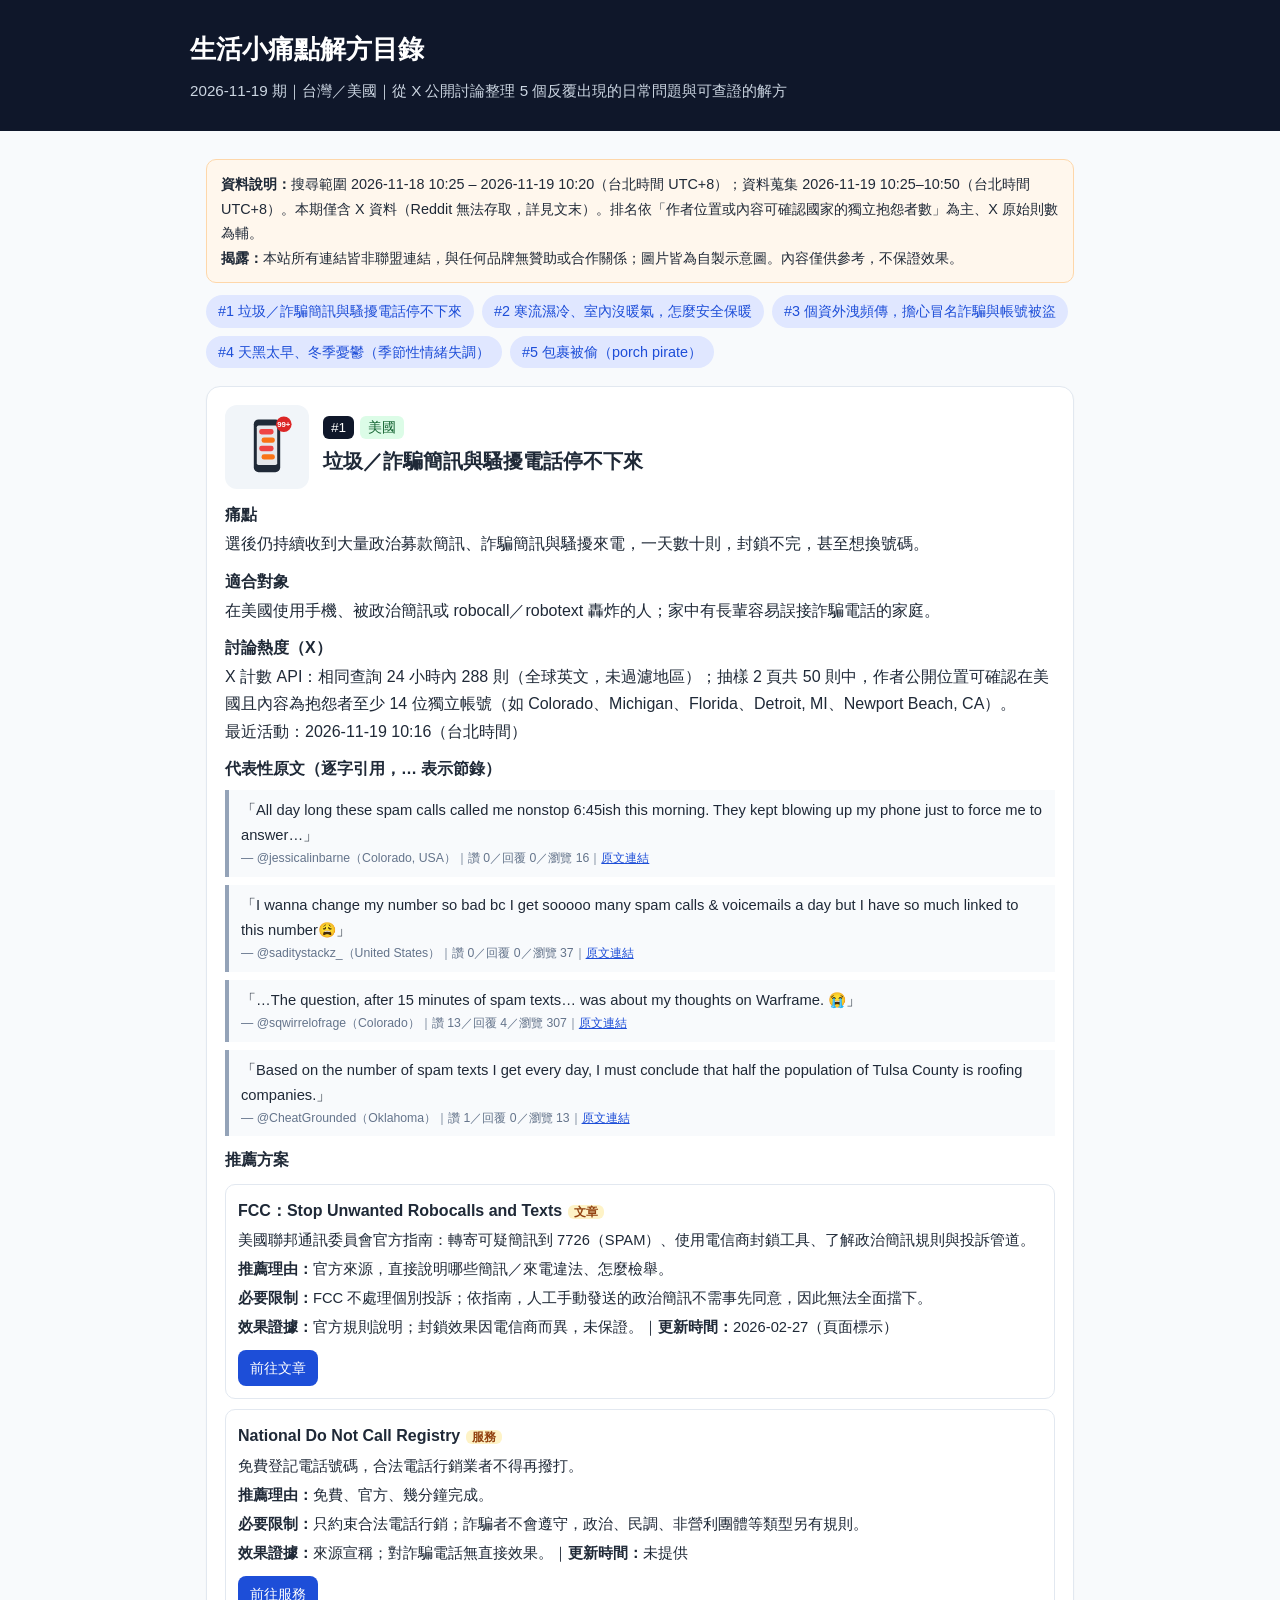
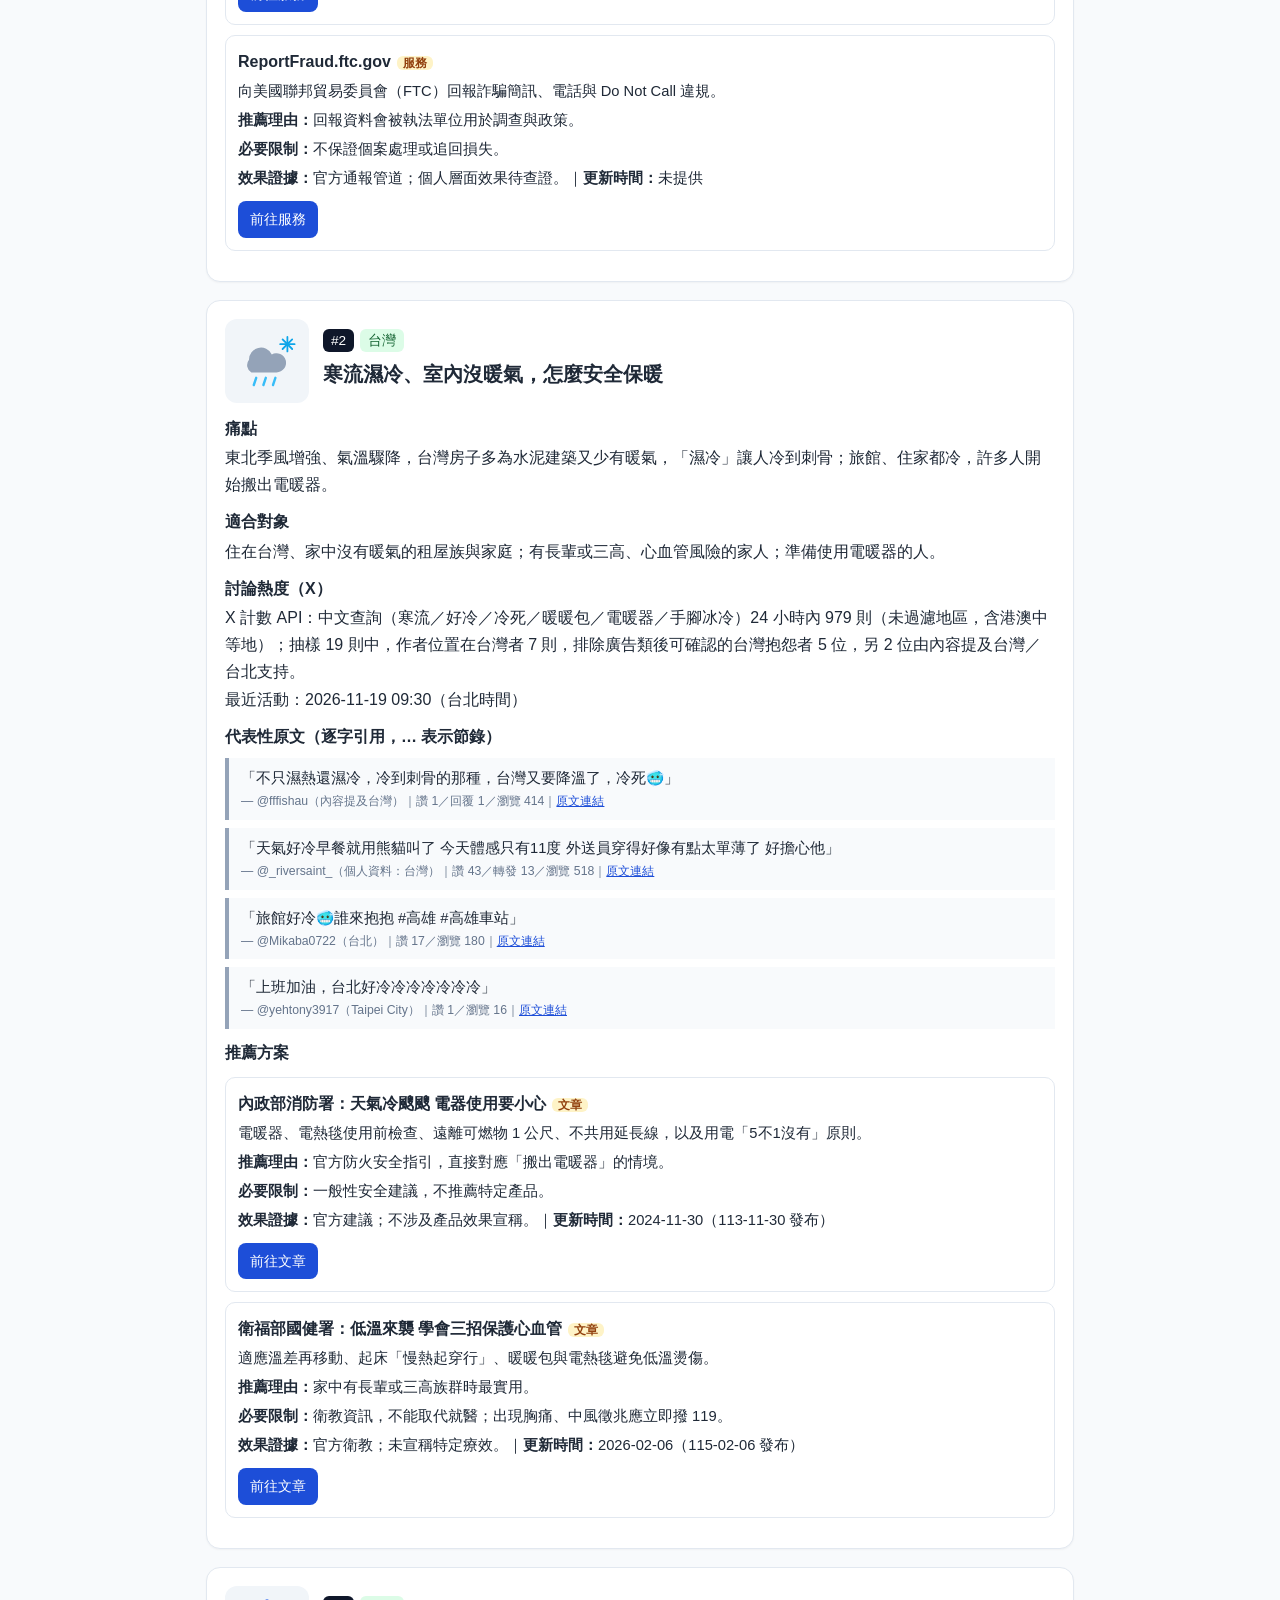
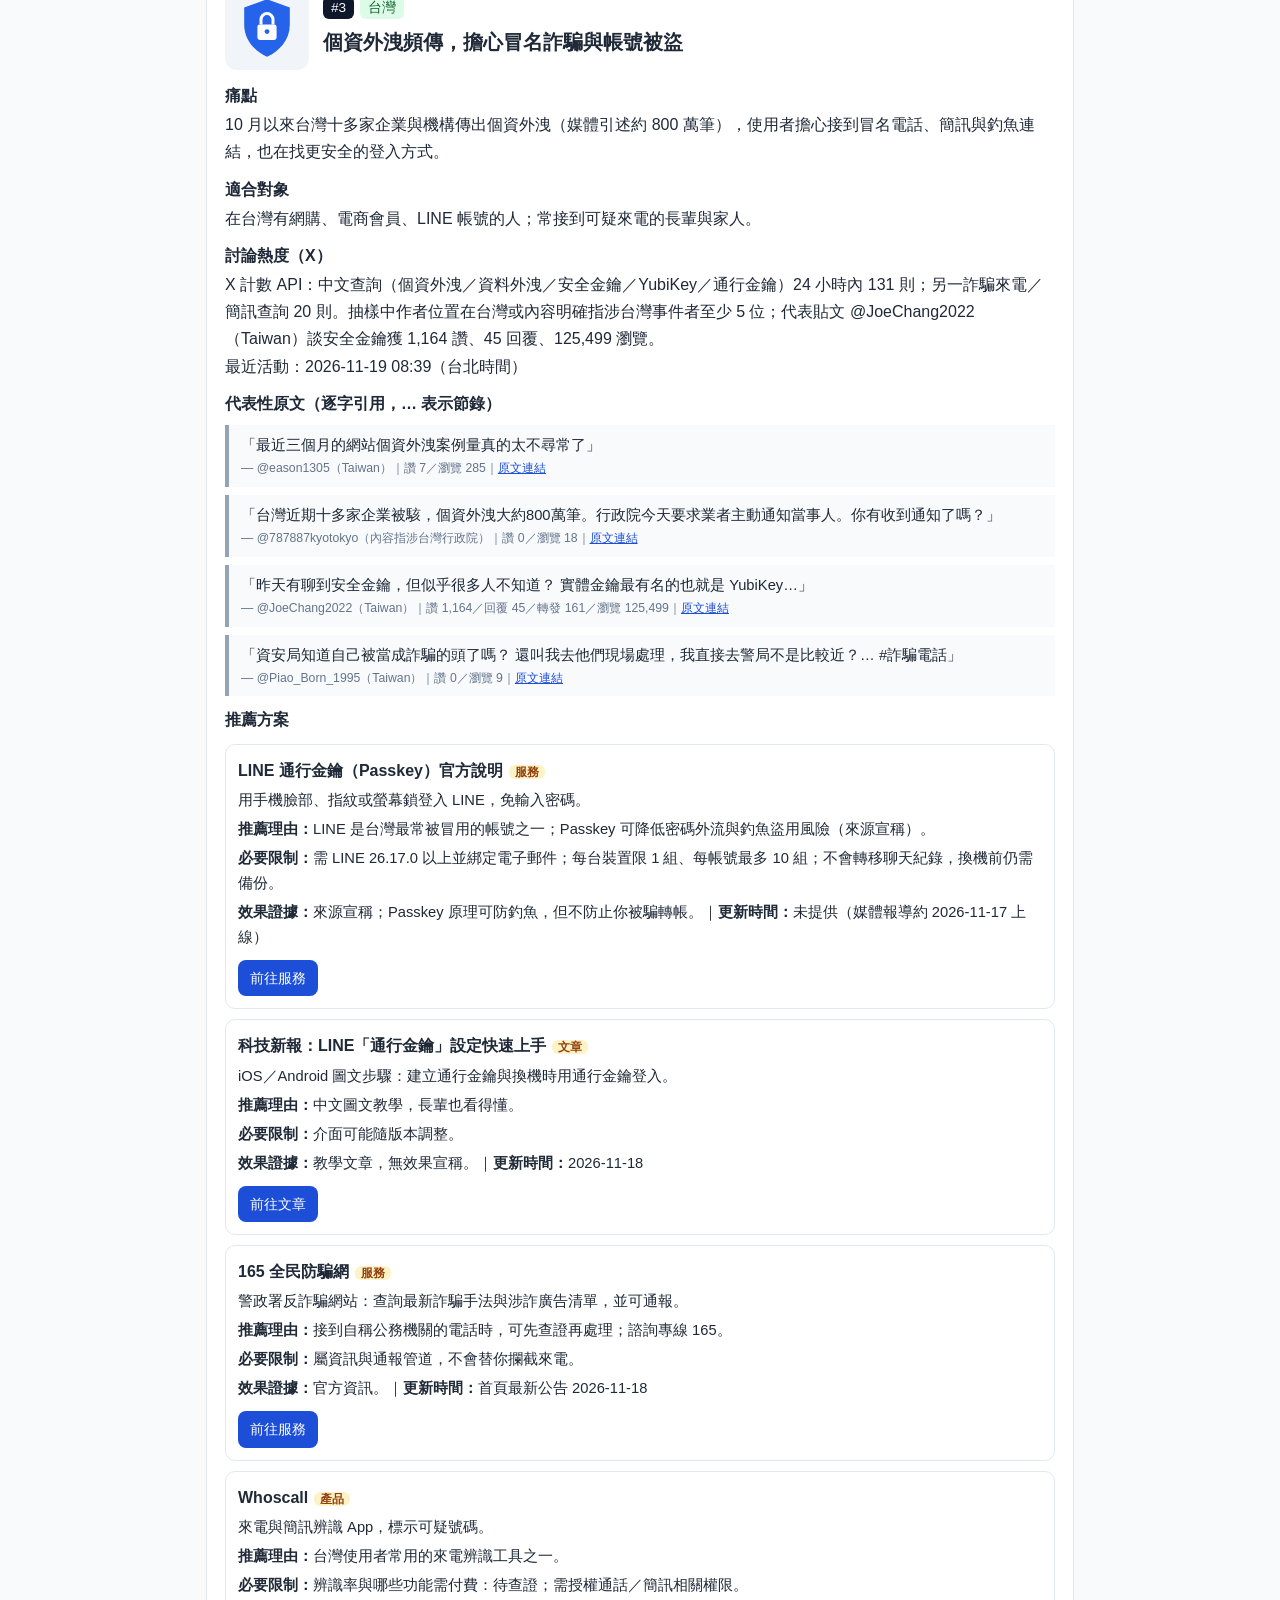
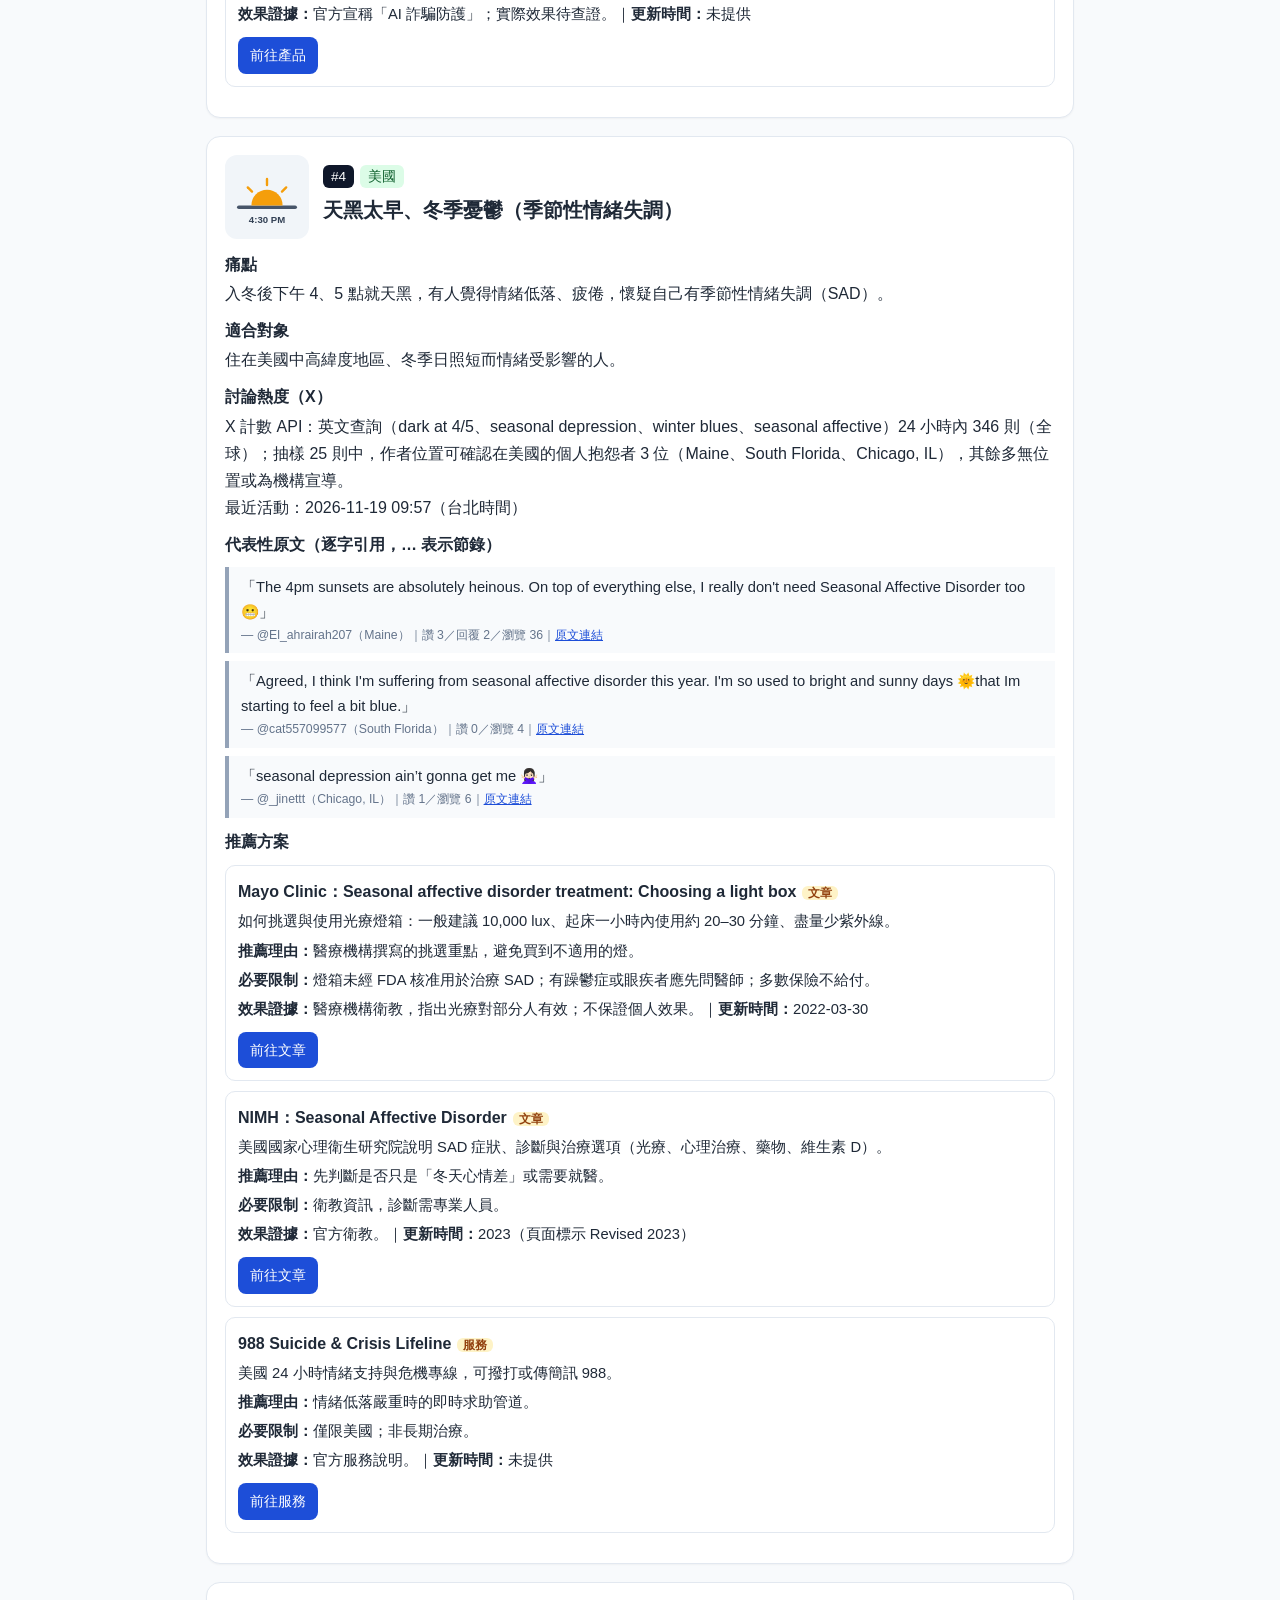
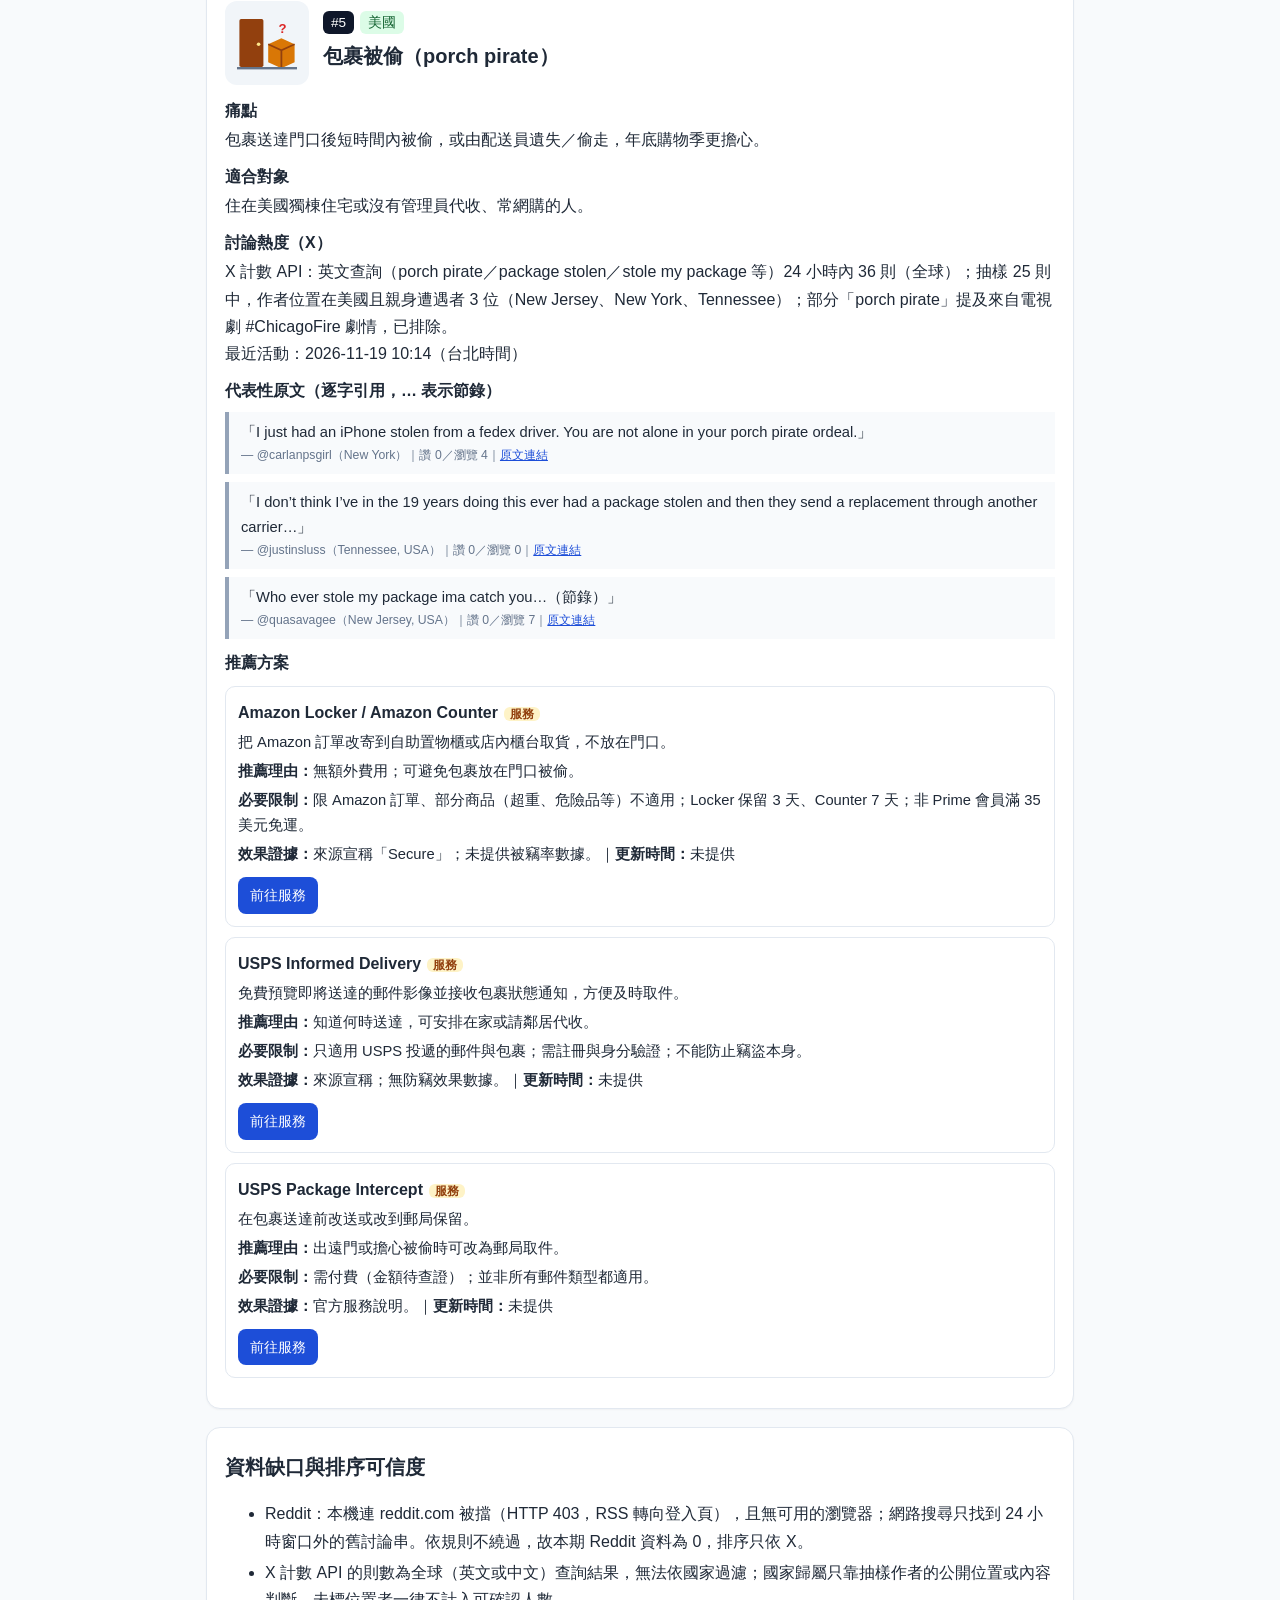
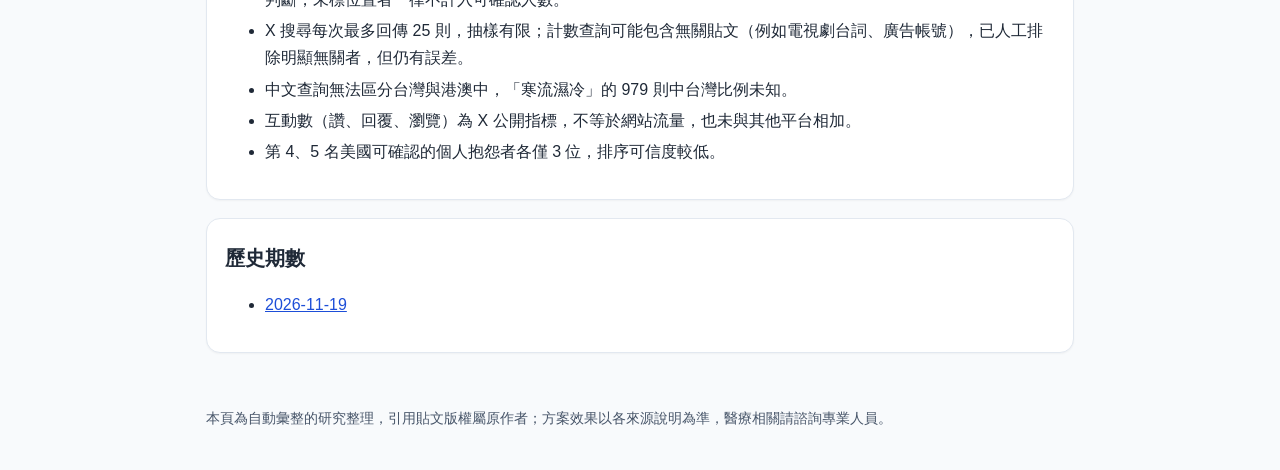
==== issues/2026-11-19.html @ 542825aa "Issue 2026-11-19" ====
<!doctype html><html lang="zh-Hant-TW"><head><meta charset="utf-8"><meta name="viewport" content="width=device-width,initial-scale=1"><title>生活小痛點解方目錄｜2026-11-19</title><meta name="description" content="從 X 討論整理台灣、美國使用者反覆抱怨的生活問題與可查證的解決方案。"><link rel="stylesheet" href="../assets/style.css"></head><body>
<header><div class="w"><h1>生活小痛點解方目錄</h1><p>2026-11-19 期｜台灣／美國｜從 X 公開討論整理 5 個反覆出現的日常問題與可查證的解方</p></div></header><main>
<div class="note"><b>資料說明：</b>搜尋範圍 2026-11-18 10:25 – 2026-11-19 10:20（台北時間 UTC+8）；資料蒐集 2026-11-19 10:25–10:50（台北時間 UTC+8）。本期僅含 X 資料（Reddit 無法存取，詳見文末）。排名依「作者位置或內容可確認國家的獨立抱怨者數」為主、X 原始則數為輔。<br><b>揭露：</b>本站所有連結皆非聯盟連結，與任何品牌無贊助或合作關係；圖片皆為自製示意圖。內容僅供參考，不保證效果。</div>
<nav class="toc"><a href="#spam">#1 垃圾／詐騙簡訊與騷擾電話停不下來</a><a href="#cold">#2 寒流濕冷、室內沒暖氣，怎麼安全保暖</a><a href="#privacy">#3 個資外洩頻傳，擔心冒名詐騙與帳號被盜</a><a href="#sad">#4 天黑太早、冬季憂鬱（季節性情緒失調）</a><a href="#package">#5 包裹被偷（porch pirate）</a></nav>
<section class="card" id="spam"><div class="head"><svg viewBox="0 0 120 120" role="img" aria-label="手機收到大量簡訊示意圖"><rect x="38" y="14" width="44" height="88" rx="8" fill="#1f2937"/><rect x="43" y="24" width="34" height="66" rx="3" fill="#e5e7eb"/><rect x="47" y="30" width="24" height="9" rx="4" fill="#ef4444"/><rect x="51" y="44" width="22" height="9" rx="4" fill="#f97316"/><rect x="47" y="58" width="24" height="9" rx="4" fill="#ef4444"/><rect x="51" y="72" width="22" height="9" rx="4" fill="#f97316"/><circle cx="88" cy="22" r="13" fill="#dc2626"/><text x="88" y="27" font-size="13" text-anchor="middle" fill="#fff" font-family="sans-serif" font-weight="700">99+</text></svg><div><span class="rank">#1</span><span class="tag">美國</span><h2>垃圾／詐騙簡訊與騷擾電話停不下來</h2></div></div><dl>
<dt>痛點</dt><dd>選後仍持續收到大量政治募款簡訊、詐騙簡訊與騷擾來電，一天數十則，封鎖不完，甚至想換號碼。</dd><dt>適合對象</dt><dd>在美國使用手機、被政治簡訊或 robocall／robotext 轟炸的人；家中有長輩容易誤接詐騙電話的家庭。</dd><dt>討論熱度（X）</dt><dd>X 計數 API：相同查詢 24 小時內 288 則（全球英文，未過濾地區）；抽樣 2 頁共 50 則中，作者公開位置可確認在美國且內容為抱怨者至少 14 位獨立帳號（如 Colorado、Michigan、Florida、Detroit, MI、Newport Beach, CA）。<br>最近活動：2026-11-19 10:16（台北時間）</dd><dt>代表性原文（逐字引用，… 表示節錄）</dt><dd>
<blockquote>「All day long these spam calls called me nonstop 6:45ish this morning. They kept blowing up my phone just to force me to answer…」<small>— @jessicalinbarne（Colorado, USA）｜讚 0／回覆 0／瀏覽 16｜<a href="https://x.com/jessicalinbarne/status/2123214141590749269" target="_blank" rel="noopener">原文連結</a></small></blockquote>
<blockquote>「I wanna change my number so bad bc I get sooooo many spam calls &amp; voicemails a day but I have so much linked to this number😩」<small>— @saditystackz_（United States）｜讚 0／回覆 0／瀏覽 37｜<a href="https://x.com/saditystackz_/status/2123210190380253307" target="_blank" rel="noopener">原文連結</a></small></blockquote>
<blockquote>「…The question, after 15 minutes of spam texts… was about my thoughts on Warframe. 😭」<small>— @sqwirrelofrage（Colorado）｜讚 13／回覆 4／瀏覽 307｜<a href="https://x.com/sqwirrelofrage/status/2123141064047632665" target="_blank" rel="noopener">原文連結</a></small></blockquote>
<blockquote>「Based on the number of spam texts I get every day, I must conclude that half the population of Tulsa County is roofing companies.」<small>— @CheatGrounded（Oklahoma）｜讚 1／回覆 0／瀏覽 13｜<a href="https://x.com/CheatGrounded/status/2123092868168335576" target="_blank" rel="noopener">原文連結</a></small></blockquote>
</dd><dt>推薦方案</dt><dd>
<div class="sol"><h4>FCC：Stop Unwanted Robocalls and Texts<span class="cat">文章</span></h4><p>美國聯邦通訊委員會官方指南：轉寄可疑簡訊到 7726（SPAM）、使用電信商封鎖工具、了解政治簡訊規則與投訴管道。</p><p><b>推薦理由：</b>官方來源，直接說明哪些簡訊／來電違法、怎麼檢舉。</p><p><b>必要限制：</b>FCC 不處理個別投訴；依指南，人工手動發送的政治簡訊不需事先同意，因此無法全面擋下。</p><p><b>效果證據：</b>官方規則說明；封鎖效果因電信商而異，未保證。｜<b>更新時間：</b>2026-02-27（頁面標示）</p><a class="btn" href="https://www.fcc.gov/consumers/guides/stop-unwanted-robocalls-and-texts" target="_blank" rel="noopener">前往文章</a></div>
<div class="sol"><h4>National Do Not Call Registry<span class="cat">服務</span></h4><p>免費登記電話號碼，合法電話行銷業者不得再撥打。</p><p><b>推薦理由：</b>免費、官方、幾分鐘完成。</p><p><b>必要限制：</b>只約束合法電話行銷；詐騙者不會遵守，政治、民調、非營利團體等類型另有規則。</p><p><b>效果證據：</b>來源宣稱；對詐騙電話無直接效果。｜<b>更新時間：</b>未提供</p><a class="btn" href="https://www.donotcall.gov/" target="_blank" rel="noopener">前往服務</a></div>
<div class="sol"><h4>ReportFraud.ftc.gov<span class="cat">服務</span></h4><p>向美國聯邦貿易委員會（FTC）回報詐騙簡訊、電話與 Do Not Call 違規。</p><p><b>推薦理由：</b>回報資料會被執法單位用於調查與政策。</p><p><b>必要限制：</b>不保證個案處理或追回損失。</p><p><b>效果證據：</b>官方通報管道；個人層面效果待查證。｜<b>更新時間：</b>未提供</p><a class="btn" href="https://reportfraud.ftc.gov/" target="_blank" rel="noopener">前往服務</a></div>
</dd></dl></section>
<section class="card" id="cold"><div class="head"><svg viewBox="0 0 120 120" role="img" aria-label="濕冷天氣示意圖"><path d="M30 58a20 20 0 0 1 38-9 16 16 0 1 1 8 30H34a14 14 0 0 1-4-21z" fill="#94a3b8"/><g stroke="#38bdf8" stroke-width="4" stroke-linecap="round"><line x1="42" y1="88" x2="38" y2="100"/><line x1="58" y1="88" x2="54" y2="100"/><line x1="74" y1="88" x2="70" y2="100"/></g><g stroke="#0ea5e9" stroke-width="3" stroke-linecap="round"><line x1="94" y1="20" x2="94" y2="44"/><line x1="82" y1="32" x2="106" y2="32"/><line x1="86" y1="24" x2="102" y2="40"/><line x1="102" y1="24" x2="86" y2="40"/></g></svg><div><span class="rank">#2</span><span class="tag">台灣</span><h2>寒流濕冷、室內沒暖氣，怎麼安全保暖</h2></div></div><dl>
<dt>痛點</dt><dd>東北季風增強、氣溫驟降，台灣房子多為水泥建築又少有暖氣，「濕冷」讓人冷到刺骨；旅館、住家都冷，許多人開始搬出電暖器。</dd><dt>適合對象</dt><dd>住在台灣、家中沒有暖氣的租屋族與家庭；有長輩或三高、心血管風險的家人；準備使用電暖器的人。</dd><dt>討論熱度（X）</dt><dd>X 計數 API：中文查詢（寒流／好冷／冷死／暖暖包／電暖器／手腳冰冷）24 小時內 979 則（未過濾地區，含港澳中等地）；抽樣 19 則中，作者位置在台灣者 7 則，排除廣告類後可確認的台灣抱怨者 5 位，另 2 位由內容提及台灣／台北支持。<br>最近活動：2026-11-19 09:30（台北時間）</dd><dt>代表性原文（逐字引用，… 表示節錄）</dt><dd>
<blockquote>「不只濕熱還濕冷，冷到刺骨的那種，台灣又要降溫了，冷死🥶」<small>— @fffishau（內容提及台灣）｜讚 1／回覆 1／瀏覽 414｜<a href="https://x.com/fffishau/status/2122987041529160060" target="_blank" rel="noopener">原文連結</a></small></blockquote>
<blockquote>「天氣好冷早餐就用熊貓叫了 今天體感只有11度 外送員穿得好像有點太單薄了 好擔心他」<small>— @_riversaint_（個人資料：台灣）｜讚 43／轉發 13／瀏覽 518｜<a href="https://x.com/_riversaint_/status/2123227304361177098" target="_blank" rel="noopener">原文連結</a></small></blockquote>
<blockquote>「旅館好冷🥶誰來抱抱 #高雄 #高雄車站」<small>— @Mikaba0722（台北）｜讚 17／瀏覽 180｜<a href="https://x.com/Mikaba0722/status/2123029471771148718" target="_blank" rel="noopener">原文連結</a></small></blockquote>
<blockquote>「上班加油，台北好冷冷冷冷冷冷冷」<small>— @yehtony3917（Taipei City）｜讚 1／瀏覽 16｜<a href="https://x.com/yehtony3917/status/2123225672529346776" target="_blank" rel="noopener">原文連結</a></small></blockquote>
</dd><dt>推薦方案</dt><dd>
<div class="sol"><h4>內政部消防署：天氣冷颼颼 電器使用要小心<span class="cat">文章</span></h4><p>電暖器、電熱毯使用前檢查、遠離可燃物 1 公尺、不共用延長線，以及用電「5不1沒有」原則。</p><p><b>推薦理由：</b>官方防火安全指引，直接對應「搬出電暖器」的情境。</p><p><b>必要限制：</b>一般性安全建議，不推薦特定產品。</p><p><b>效果證據：</b>官方建議；不涉及產品效果宣稱。｜<b>更新時間：</b>2024-11-30（113-11-30 發布）</p><a class="btn" href="https://www.moi.gov.tw/News_Content.aspx?n=2&s=323523" target="_blank" rel="noopener">前往文章</a></div>
<div class="sol"><h4>衛福部國健署：低溫來襲 學會三招保護心血管<span class="cat">文章</span></h4><p>適應溫差再移動、起床「慢熱起穿行」、暖暖包與電熱毯避免低溫燙傷。</p><p><b>推薦理由：</b>家中有長輩或三高族群時最實用。</p><p><b>必要限制：</b>衛教資訊，不能取代就醫；出現胸痛、中風徵兆應立即撥 119。</p><p><b>效果證據：</b>官方衛教；未宣稱特定療效。｜<b>更新時間：</b>2026-02-06（115-02-06 發布）</p><a class="btn" href="https://www.mohw.gov.tw/cp-7396-85368-1.html" target="_blank" rel="noopener">前往文章</a></div>
</dd></dl></section>
<section class="card" id="privacy"><div class="head"><svg viewBox="0 0 120 120" role="img" aria-label="帳號安全示意圖"><path d="M60 12l38 14v28c0 26-17 44-38 54C39 98 22 80 22 54V26z" fill="#2563eb"/><rect x="44" y="54" width="32" height="26" rx="4" fill="#fff"/><path d="M50 54v-8a10 10 0 0 1 20 0v8" fill="none" stroke="#fff" stroke-width="5"/><circle cx="60" cy="66" r="4" fill="#2563eb"/></svg><div><span class="rank">#3</span><span class="tag">台灣</span><h2>個資外洩頻傳，擔心冒名詐騙與帳號被盜</h2></div></div><dl>
<dt>痛點</dt><dd>10 月以來台灣十多家企業與機構傳出個資外洩（媒體引述約 800 萬筆），使用者擔心接到冒名電話、簡訊與釣魚連結，也在找更安全的登入方式。</dd><dt>適合對象</dt><dd>在台灣有網購、電商會員、LINE 帳號的人；常接到可疑來電的長輩與家人。</dd><dt>討論熱度（X）</dt><dd>X 計數 API：中文查詢（個資外洩／資料外洩／安全金鑰／YubiKey／通行金鑰）24 小時內 131 則；另一詐騙來電／簡訊查詢 20 則。抽樣中作者位置在台灣或內容明確指涉台灣事件者至少 5 位；代表貼文 @JoeChang2022（Taiwan）談安全金鑰獲 1,164 讚、45 回覆、125,499 瀏覽。<br>最近活動：2026-11-19 08:39（台北時間）</dd><dt>代表性原文（逐字引用，… 表示節錄）</dt><dd>
<blockquote>「最近三個月的網站個資外洩案例量真的太不尋常了」<small>— @eason1305（Taiwan）｜讚 7／瀏覽 285｜<a href="https://x.com/eason1305/status/2123008826328985823" target="_blank" rel="noopener">原文連結</a></small></blockquote>
<blockquote>「台灣近期十多家企業被駭，個資外洩大約800萬筆。行政院今天要求業者主動通知當事人。你有收到通知了嗎？」<small>— @787887kyotokyo（內容指涉台灣行政院）｜讚 0／瀏覽 18｜<a href="https://x.com/787887kyotokyo/status/2123123494473064543" target="_blank" rel="noopener">原文連結</a></small></blockquote>
<blockquote>「昨天有聊到安全金鑰，但似乎很多人不知道？ 實體金鑰最有名的也就是 YubiKey…」<small>— @JoeChang2022（Taiwan）｜讚 1,164／回覆 45／轉發 161／瀏覽 125,499｜<a href="https://x.com/JoeChang2022/status/2122949650072129883" target="_blank" rel="noopener">原文連結</a></small></blockquote>
<blockquote>「資安局知道自己被當成詐騙的頭了嗎？ 還叫我去他們現場處理，我直接去警局不是比較近？… #詐騙電話」<small>— @Piao_Born_1995（Taiwan）｜讚 0／瀏覽 9｜<a href="https://x.com/Piao_Born_1995/status/2122882151716909269" target="_blank" rel="noopener">原文連結</a></small></blockquote>
</dd><dt>推薦方案</dt><dd>
<div class="sol"><h4>LINE 通行金鑰（Passkey）官方說明<span class="cat">服務</span></h4><p>用手機臉部、指紋或螢幕鎖登入 LINE，免輸入密碼。</p><p><b>推薦理由：</b>LINE 是台灣最常被冒用的帳號之一；Passkey 可降低密碼外流與釣魚盜用風險（來源宣稱）。</p><p><b>必要限制：</b>需 LINE 26.17.0 以上並綁定電子郵件；每台裝置限 1 組、每帳號最多 10 組；不會轉移聊天紀錄，換機前仍需備份。</p><p><b>效果證據：</b>來源宣稱；Passkey 原理可防釣魚，但不防止你被騙轉帳。｜<b>更新時間：</b>未提供（媒體報導約 2026-11-17 上線）</p><a class="btn" href="https://help.line.me/line/smartphone/sp?contentId=200002149&lang=zh-Hant" target="_blank" rel="noopener">前往服務</a></div>
<div class="sol"><h4>科技新報：LINE「通行金鑰」設定快速上手<span class="cat">文章</span></h4><p>iOS／Android 圖文步驟：建立通行金鑰與換機時用通行金鑰登入。</p><p><b>推薦理由：</b>中文圖文教學，長輩也看得懂。</p><p><b>必要限制：</b>介面可能隨版本調整。</p><p><b>效果證據：</b>教學文章，無效果宣稱。｜<b>更新時間：</b>2026-11-18</p><a class="btn" href="https://infosecu.technews.tw/2026/11/18/how-to-register-a-passkey-in-the-line-app/" target="_blank" rel="noopener">前往文章</a></div>
<div class="sol"><h4>165 全民防騙網<span class="cat">服務</span></h4><p>警政署反詐騙網站：查詢最新詐騙手法與涉詐廣告清單，並可通報。</p><p><b>推薦理由：</b>接到自稱公務機關的電話時，可先查證再處理；諮詢專線 165。</p><p><b>必要限制：</b>屬資訊與通報管道，不會替你攔截來電。</p><p><b>效果證據：</b>官方資訊。｜<b>更新時間：</b>首頁最新公告 2026-11-18</p><a class="btn" href="https://165.npa.gov.tw/" target="_blank" rel="noopener">前往服務</a></div>
<div class="sol"><h4>Whoscall<span class="cat">產品</span></h4><p>來電與簡訊辨識 App，標示可疑號碼。</p><p><b>推薦理由：</b>台灣使用者常用的來電辨識工具之一。</p><p><b>必要限制：</b>辨識率與哪些功能需付費：待查證；需授權通話／簡訊相關權限。</p><p><b>效果證據：</b>官方宣稱「AI 詐騙防護」；實際效果待查證。｜<b>更新時間：</b>未提供</p><a class="btn" href="https://whoscall.com/zh-hant" target="_blank" rel="noopener">前往產品</a></div>
</dd></dl></section>
<section class="card" id="sad"><div class="head"><svg viewBox="0 0 120 120" role="img" aria-label="冬季提早日落示意圖"><rect x="10" y="74" width="100" height="6" rx="3" fill="#475569"/><path d="M34 74a26 26 0 0 1 52 0z" fill="#f59e0b"/><g stroke="#f59e0b" stroke-width="4" stroke-linecap="round"><line x1="60" y1="30" x2="60" y2="40"/><line x1="28" y1="44" x2="35" y2="51"/><line x1="92" y1="44" x2="85" y2="51"/></g><text x="60" y="104" font-size="16" text-anchor="middle" fill="#334155" font-family="sans-serif" font-weight="700">4:30 PM</text></svg><div><span class="rank">#4</span><span class="tag">美國</span><h2>天黑太早、冬季憂鬱（季節性情緒失調）</h2></div></div><dl>
<dt>痛點</dt><dd>入冬後下午 4、5 點就天黑，有人覺得情緒低落、疲倦，懷疑自己有季節性情緒失調（SAD）。</dd><dt>適合對象</dt><dd>住在美國中高緯度地區、冬季日照短而情緒受影響的人。</dd><dt>討論熱度（X）</dt><dd>X 計數 API：英文查詢（dark at 4/5、seasonal depression、winter blues、seasonal affective）24 小時內 346 則（全球）；抽樣 25 則中，作者位置可確認在美國的個人抱怨者 3 位（Maine、South Florida、Chicago, IL），其餘多無位置或為機構宣導。<br>最近活動：2026-11-19 09:57（台北時間）</dd><dt>代表性原文（逐字引用，… 表示節錄）</dt><dd>
<blockquote>「The 4pm sunsets are absolutely heinous. On top of everything else, I really don&#x27;t need Seasonal Affective Disorder too 😬」<small>— @El_ahrairah207（Maine）｜讚 3／回覆 2／瀏覽 36｜<a href="https://x.com/El_ahrairah207/status/2123092920446173206" target="_blank" rel="noopener">原文連結</a></small></blockquote>
<blockquote>「Agreed, I think I&#x27;m suffering from seasonal affective disorder this year. I&#x27;m so used to bright and sunny days 🌞that Im starting to feel a bit blue.」<small>— @cat557099577（South Florida）｜讚 0／瀏覽 4｜<a href="https://x.com/cat557099577/status/2123182772403462326" target="_blank" rel="noopener">原文連結</a></small></blockquote>
<blockquote>「seasonal depression ain’t gonna get me 🙅🏻‍♀️」<small>— @_jinettt（Chicago, IL）｜讚 1／瀏覽 6｜<a href="https://x.com/_jinettt/status/2123234280365035751" target="_blank" rel="noopener">原文連結</a></small></blockquote>
</dd><dt>推薦方案</dt><dd>
<div class="sol"><h4>Mayo Clinic：Seasonal affective disorder treatment: Choosing a light box<span class="cat">文章</span></h4><p>如何挑選與使用光療燈箱：一般建議 10,000 lux、起床一小時內使用約 20–30 分鐘、盡量少紫外線。</p><p><b>推薦理由：</b>醫療機構撰寫的挑選重點，避免買到不適用的燈。</p><p><b>必要限制：</b>燈箱未經 FDA 核准用於治療 SAD；有躁鬱症或眼疾者應先問醫師；多數保險不給付。</p><p><b>效果證據：</b>醫療機構衛教，指出光療對部分人有效；不保證個人效果。｜<b>更新時間：</b>2022-03-30</p><a class="btn" href="https://www.mayoclinic.org/diseases-conditions/seasonal-affective-disorder/in-depth/seasonal-affective-disorder-treatment/art-20048298" target="_blank" rel="noopener">前往文章</a></div>
<div class="sol"><h4>NIMH：Seasonal Affective Disorder<span class="cat">文章</span></h4><p>美國國家心理衛生研究院說明 SAD 症狀、診斷與治療選項（光療、心理治療、藥物、維生素 D）。</p><p><b>推薦理由：</b>先判斷是否只是「冬天心情差」或需要就醫。</p><p><b>必要限制：</b>衛教資訊，診斷需專業人員。</p><p><b>效果證據：</b>官方衛教。｜<b>更新時間：</b>2023（頁面標示 Revised 2023）</p><a class="btn" href="https://www.nimh.nih.gov/health/publications/seasonal-affective-disorder" target="_blank" rel="noopener">前往文章</a></div>
<div class="sol"><h4>988 Suicide &amp; Crisis Lifeline<span class="cat">服務</span></h4><p>美國 24 小時情緒支持與危機專線，可撥打或傳簡訊 988。</p><p><b>推薦理由：</b>情緒低落嚴重時的即時求助管道。</p><p><b>必要限制：</b>僅限美國；非長期治療。</p><p><b>效果證據：</b>官方服務說明。｜<b>更新時間：</b>未提供</p><a class="btn" href="https://988lifeline.org/" target="_blank" rel="noopener">前往服務</a></div>
</dd></dl></section>
<section class="card" id="package"><div class="head"><svg viewBox="0 0 120 120" role="img" aria-label="門口包裹示意圖"><rect x="14" y="20" width="40" height="80" rx="3" fill="#92400e"/><circle cx="46" cy="62" r="3" fill="#fde68a"/><path d="M62 62l22-10 22 10v30l-22 10-22-10z" fill="#d97706"/><path d="M62 62l22 10 22-10M84 72v30" fill="none" stroke="#92400e" stroke-width="3"/><text x="86" y="44" font-size="22" text-anchor="middle" fill="#dc2626" font-family="sans-serif" font-weight="700">?</text><rect x="10" y="100" width="100" height="4" fill="#64748b"/></svg><div><span class="rank">#5</span><span class="tag">美國</span><h2>包裹被偷（porch pirate）</h2></div></div><dl>
<dt>痛點</dt><dd>包裹送達門口後短時間內被偷，或由配送員遺失／偷走，年底購物季更擔心。</dd><dt>適合對象</dt><dd>住在美國獨棟住宅或沒有管理員代收、常網購的人。</dd><dt>討論熱度（X）</dt><dd>X 計數 API：英文查詢（porch pirate／package stolen／stole my package 等）24 小時內 36 則（全球）；抽樣 25 則中，作者位置在美國且親身遭遇者 3 位（New Jersey、New York、Tennessee）；部分「porch pirate」提及來自電視劇 #ChicagoFire 劇情，已排除。<br>最近活動：2026-11-19 10:14（台北時間）</dd><dt>代表性原文（逐字引用，… 表示節錄）</dt><dd>
<blockquote>「I just had an iPhone stolen from a fedex driver. You are not alone in your porch pirate ordeal.」<small>— @carlanpsgirl（New York）｜讚 0／瀏覽 4｜<a href="https://x.com/carlanpsgirl/status/2123236913557405898" target="_blank" rel="noopener">原文連結</a></small></blockquote>
<blockquote>「I don’t think I’ve in the 19 years doing this ever had a package stolen and then they send a replacement through another carrier…」<small>— @justinsluss（Tennessee, USA）｜讚 0／瀏覽 0｜<a href="https://x.com/justinsluss/status/2123238490125033931" target="_blank" rel="noopener">原文連結</a></small></blockquote>
<blockquote>「Who ever stole my package ima catch you…（節錄）」<small>— @quasavagee（New Jersey, USA）｜讚 0／瀏覽 7｜<a href="https://x.com/quasavagee/status/2123199547321246158" target="_blank" rel="noopener">原文連結</a></small></blockquote>
</dd><dt>推薦方案</dt><dd>
<div class="sol"><h4>Amazon Locker / Amazon Counter<span class="cat">服務</span></h4><p>把 Amazon 訂單改寄到自助置物櫃或店內櫃台取貨，不放在門口。</p><p><b>推薦理由：</b>無額外費用；可避免包裹放在門口被偷。</p><p><b>必要限制：</b>限 Amazon 訂單、部分商品（超重、危險品等）不適用；Locker 保留 3 天、Counter 7 天；非 Prime 會員滿 35 美元免運。</p><p><b>效果證據：</b>來源宣稱「Secure」；未提供被竊率數據。｜<b>更新時間：</b>未提供</p><a class="btn" href="https://www.amazon.com/b?node=6442600011" target="_blank" rel="noopener">前往服務</a></div>
<div class="sol"><h4>USPS Informed Delivery<span class="cat">服務</span></h4><p>免費預覽即將送達的郵件影像並接收包裹狀態通知，方便及時取件。</p><p><b>推薦理由：</b>知道何時送達，可安排在家或請鄰居代收。</p><p><b>必要限制：</b>只適用 USPS 投遞的郵件與包裹；需註冊與身分驗證；不能防止竊盜本身。</p><p><b>效果證據：</b>來源宣稱；無防竊效果數據。｜<b>更新時間：</b>未提供</p><a class="btn" href="https://www.usps.com/manage/informed-delivery.htm" target="_blank" rel="noopener">前往服務</a></div>
<div class="sol"><h4>USPS Package Intercept<span class="cat">服務</span></h4><p>在包裹送達前改送或改到郵局保留。</p><p><b>推薦理由：</b>出遠門或擔心被偷時可改為郵局取件。</p><p><b>必要限制：</b>需付費（金額待查證）；並非所有郵件類型都適用。</p><p><b>效果證據：</b>官方服務說明。｜<b>更新時間：</b>未提供</p><a class="btn" href="https://www.usps.com/manage/package-intercept.htm" target="_blank" rel="noopener">前往服務</a></div>
</dd></dl></section>
<section class="card"><h2>資料缺口與排序可信度</h2><ul class="gaps"><li>Reddit：本機連 reddit.com 被擋（HTTP 403，RSS 轉向登入頁），且無可用的瀏覽器；網路搜尋只找到 24 小時窗口外的舊討論串。依規則不繞過，故本期 Reddit 資料為 0，排序只依 X。</li><li>X 計數 API 的則數為全球（英文或中文）查詢結果，無法依國家過濾；國家歸屬只靠抽樣作者的公開位置或內容判斷，未標位置者一律不計入可確認人數。</li><li>X 搜尋每次最多回傳 25 則，抽樣有限；計數查詢可能包含無關貼文（例如電視劇台詞、廣告帳號），已人工排除明顯無關者，但仍有誤差。</li><li>中文查詢無法區分台灣與港澳中，「寒流濕冷」的 979 則中台灣比例未知。</li><li>互動數（讚、回覆、瀏覽）為 X 公開指標，不等於網站流量，也未與其他平台相加。</li><li>第 4、5 名美國可確認的個人抱怨者各僅 3 位，排序可信度較低。</li></ul></section>
<section class="card"><h2>歷史期數</h2><ul><li><a href="../issues/2026-11-19.html">2026-11-19</a></li></ul></section>
</main><footer>本頁為自動彙整的研究整理，引用貼文版權屬原作者；方案效果以各來源說明為準，醫療相關請諮詢專業人員。</footer></body></html>
---- assets/style.css ----
*{box-sizing:border-box}body{margin:0;font-family:-apple-system,"Noto Sans TC","PingFang TC","Microsoft JhengHei",sans-serif;color:#1f2937;background:#f8fafc;line-height:1.7}
a{color:#1d4ed8;word-break:break-word}header{background:#0f172a;color:#fff;padding:28px 16px}header .w,main,footer{max-width:900px;margin:0 auto}
header h1{margin:0 0 6px;font-size:1.6rem}header p{margin:0;color:#cbd5e1;font-size:.95rem}main{padding:16px}
.note{background:#fff7ed;border:1px solid #fed7aa;border-radius:10px;padding:12px 14px;font-size:.9rem;margin:12px 0}
.toc{display:flex;flex-wrap:wrap;gap:8px;margin:12px 0}.toc a{background:#e0e7ff;border-radius:999px;padding:4px 12px;text-decoration:none;font-size:.9rem}
.card{background:#fff;border:1px solid #e2e8f0;border-radius:14px;padding:18px;margin:18px 0;box-shadow:0 1px 2px rgba(0,0,0,.04)}
.head{display:flex;gap:14px;align-items:center}.head svg{width:84px;height:84px;flex:none;background:#f1f5f9;border-radius:12px;padding:6px}
.rank{display:inline-block;background:#0f172a;color:#fff;border-radius:6px;padding:0 8px;font-size:.85rem;margin-right:6px}.tag{display:inline-block;background:#dcfce7;color:#166534;border-radius:6px;padding:0 8px;font-size:.85rem}
.card h2{margin:4px 0;font-size:1.25rem}dl{margin:12px 0}dt{font-weight:700;margin-top:10px}dd{margin:2px 0 0}
blockquote{margin:8px 0;padding:8px 12px;border-left:4px solid #94a3b8;background:#f8fafc;font-size:.92rem}blockquote small{display:block;color:#64748b}
.sol{border:1px solid #e2e8f0;border-radius:10px;padding:12px;margin:10px 0}.sol h4{margin:0 0 4px;font-size:1rem}.cat{font-size:.78rem;background:#fef3c7;color:#92400e;border-radius:6px;padding:0 6px;margin-left:6px}
.sol p{margin:4px 0;font-size:.92rem}.btn{display:inline-block;margin-top:6px;background:#1d4ed8;color:#fff;text-decoration:none;border-radius:8px;padding:6px 12px;font-size:.9rem}
footer{padding:20px 16px 40px;font-size:.85rem;color:#475569}ul.gaps li{margin:4px 0}
@media(max-width:560px){header h1{font-size:1.3rem}.head svg{width:64px;height:64px}.card{padding:14px}}
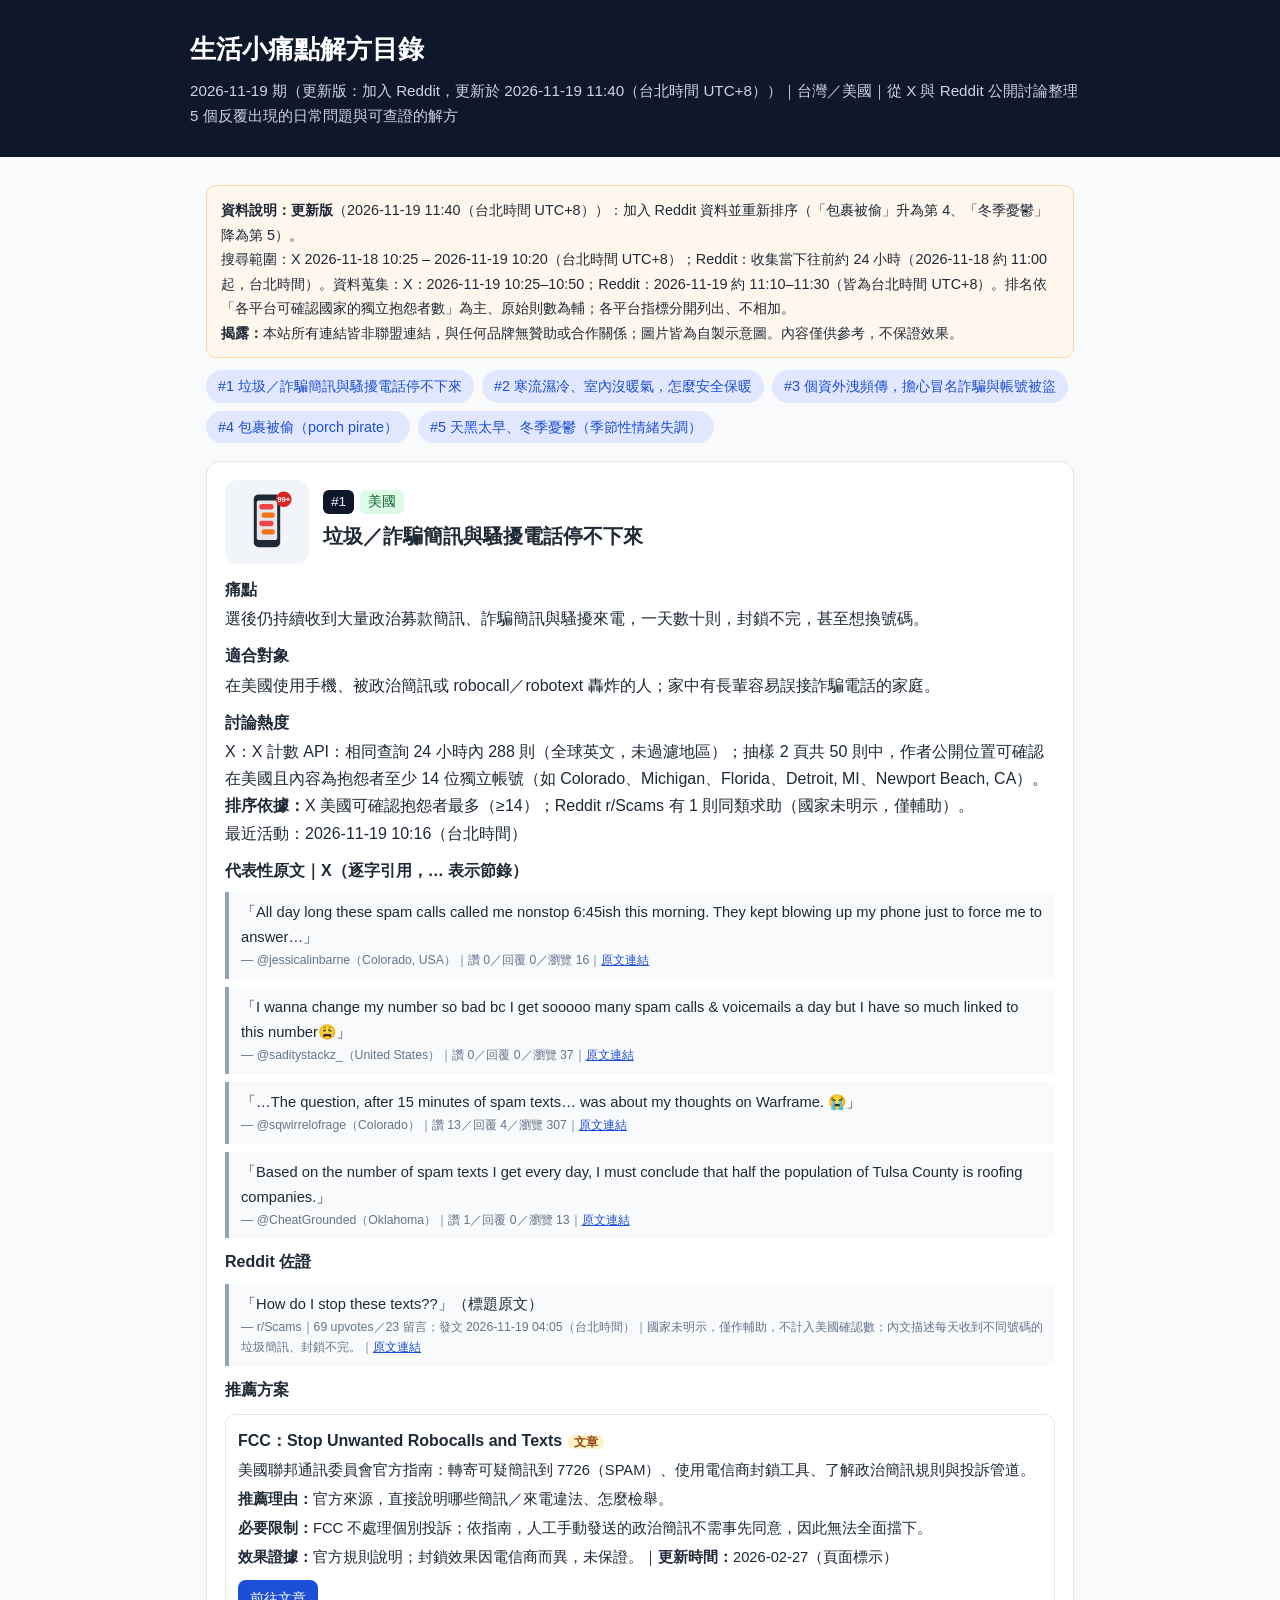
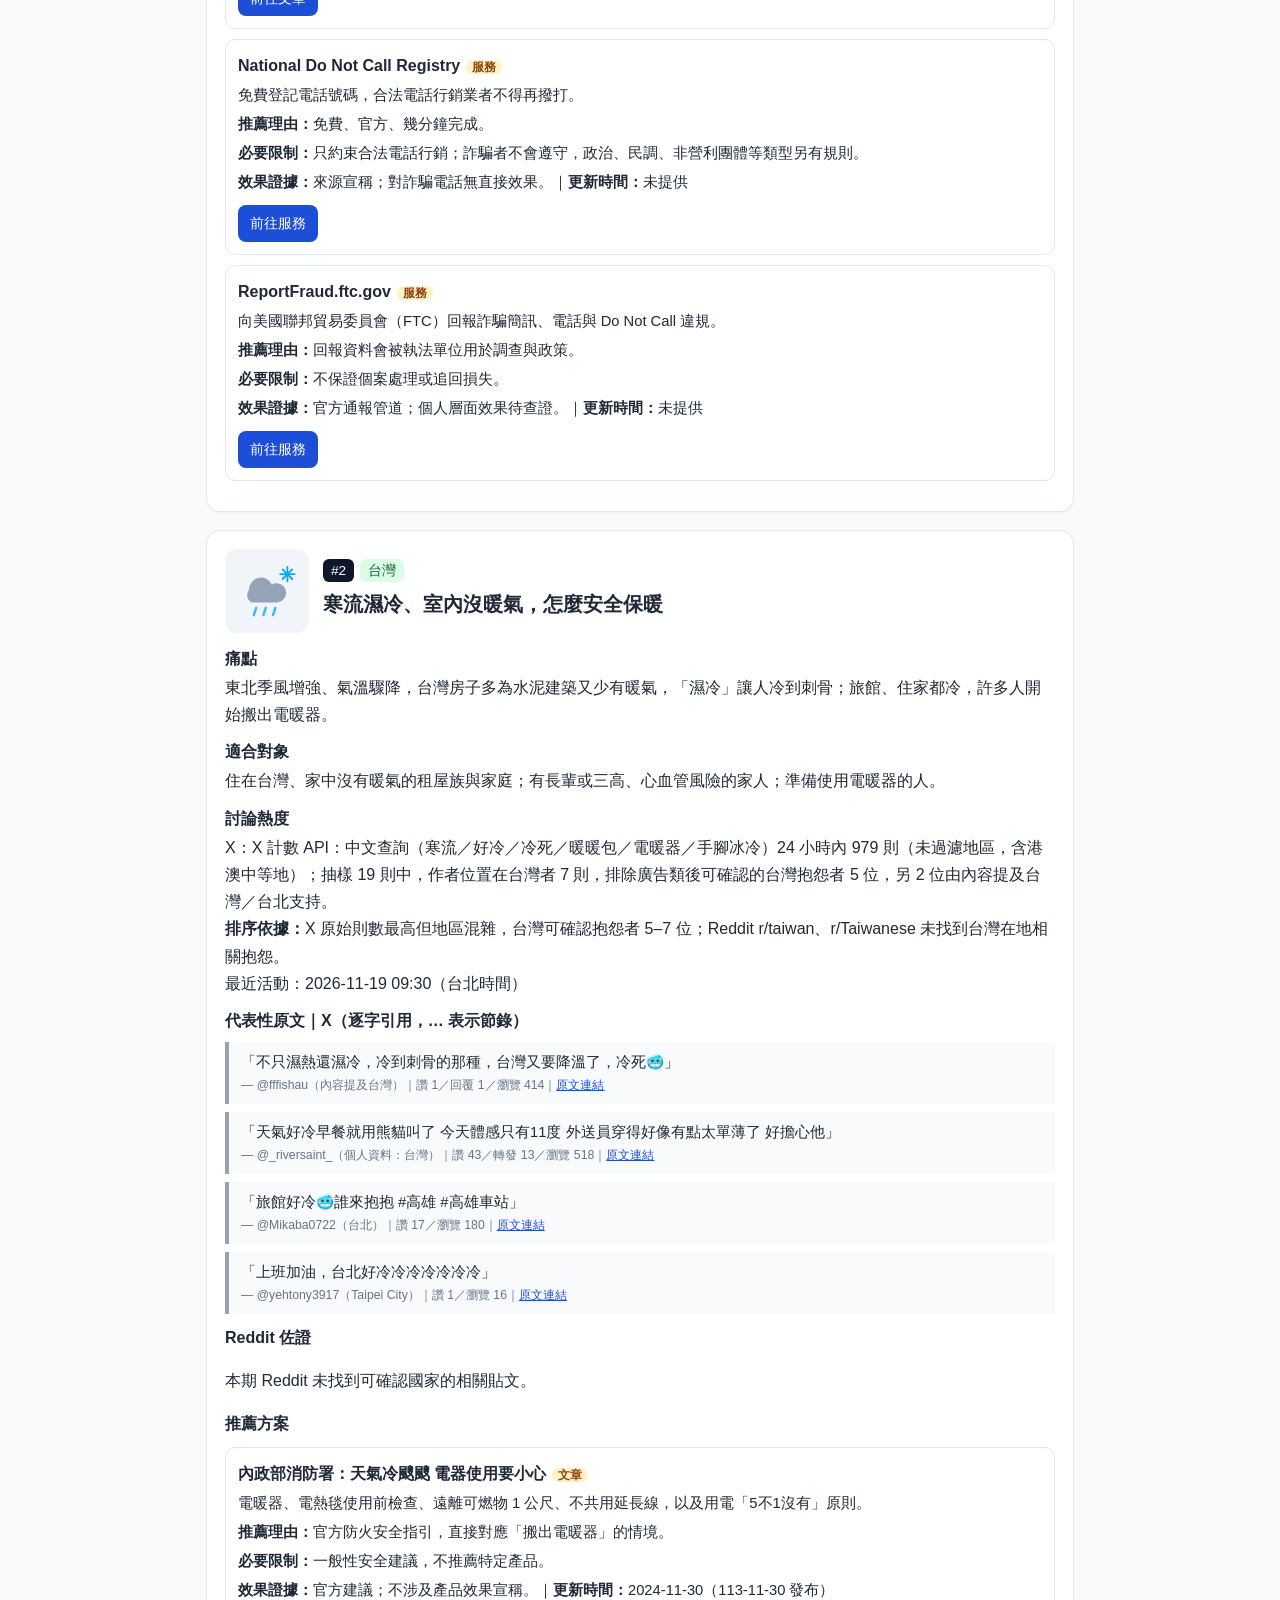
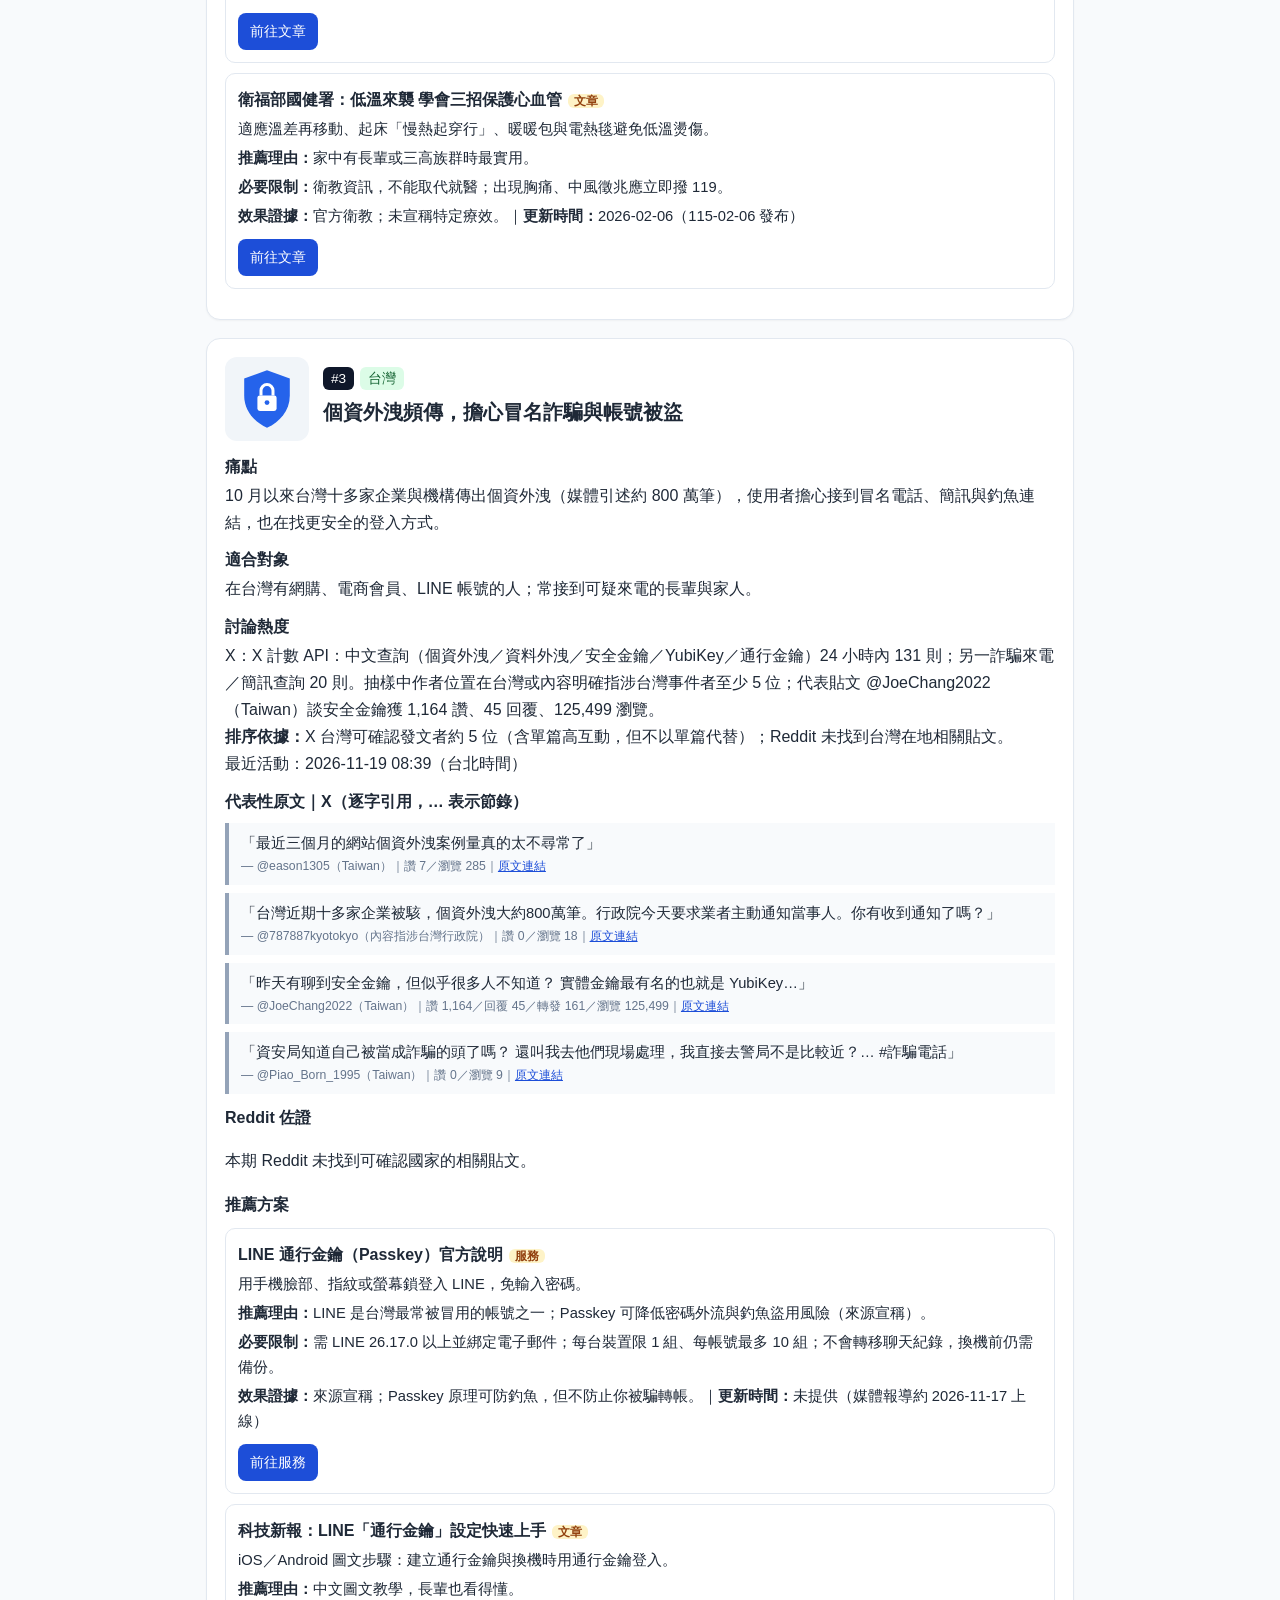
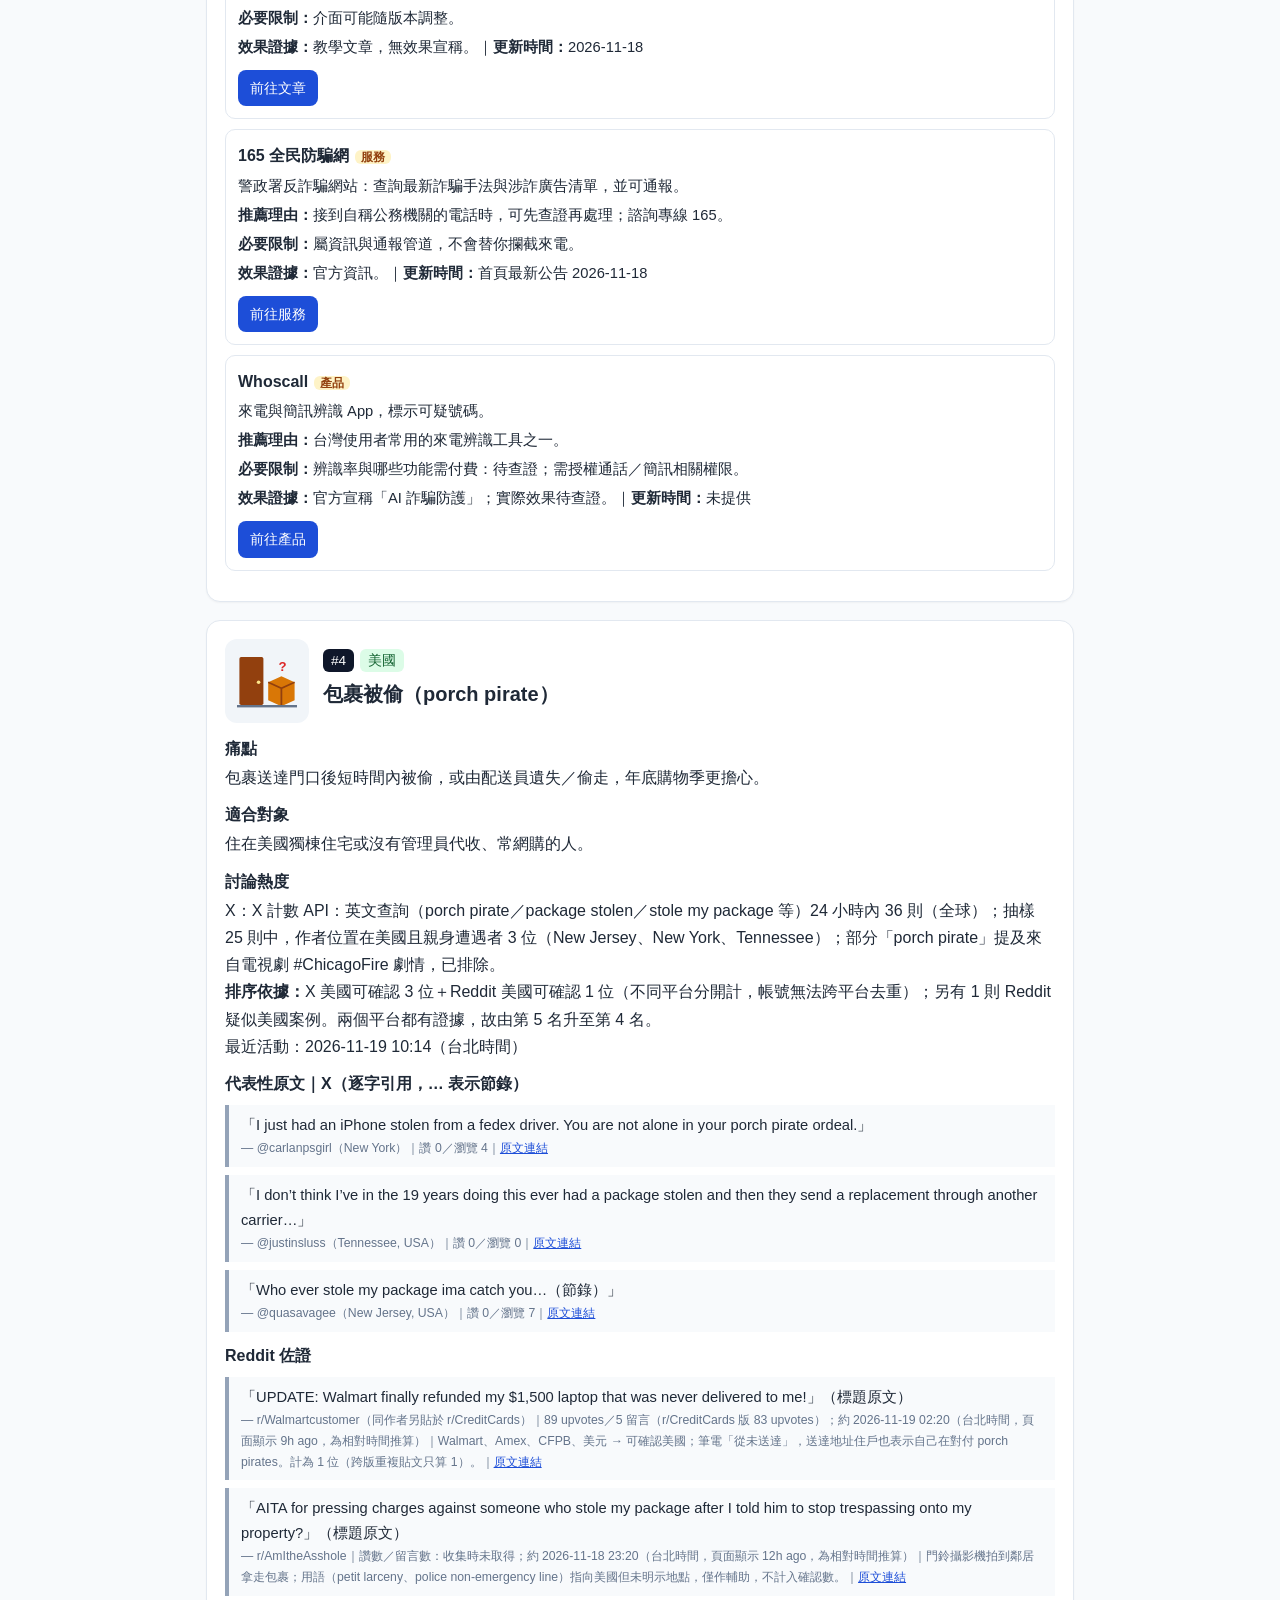
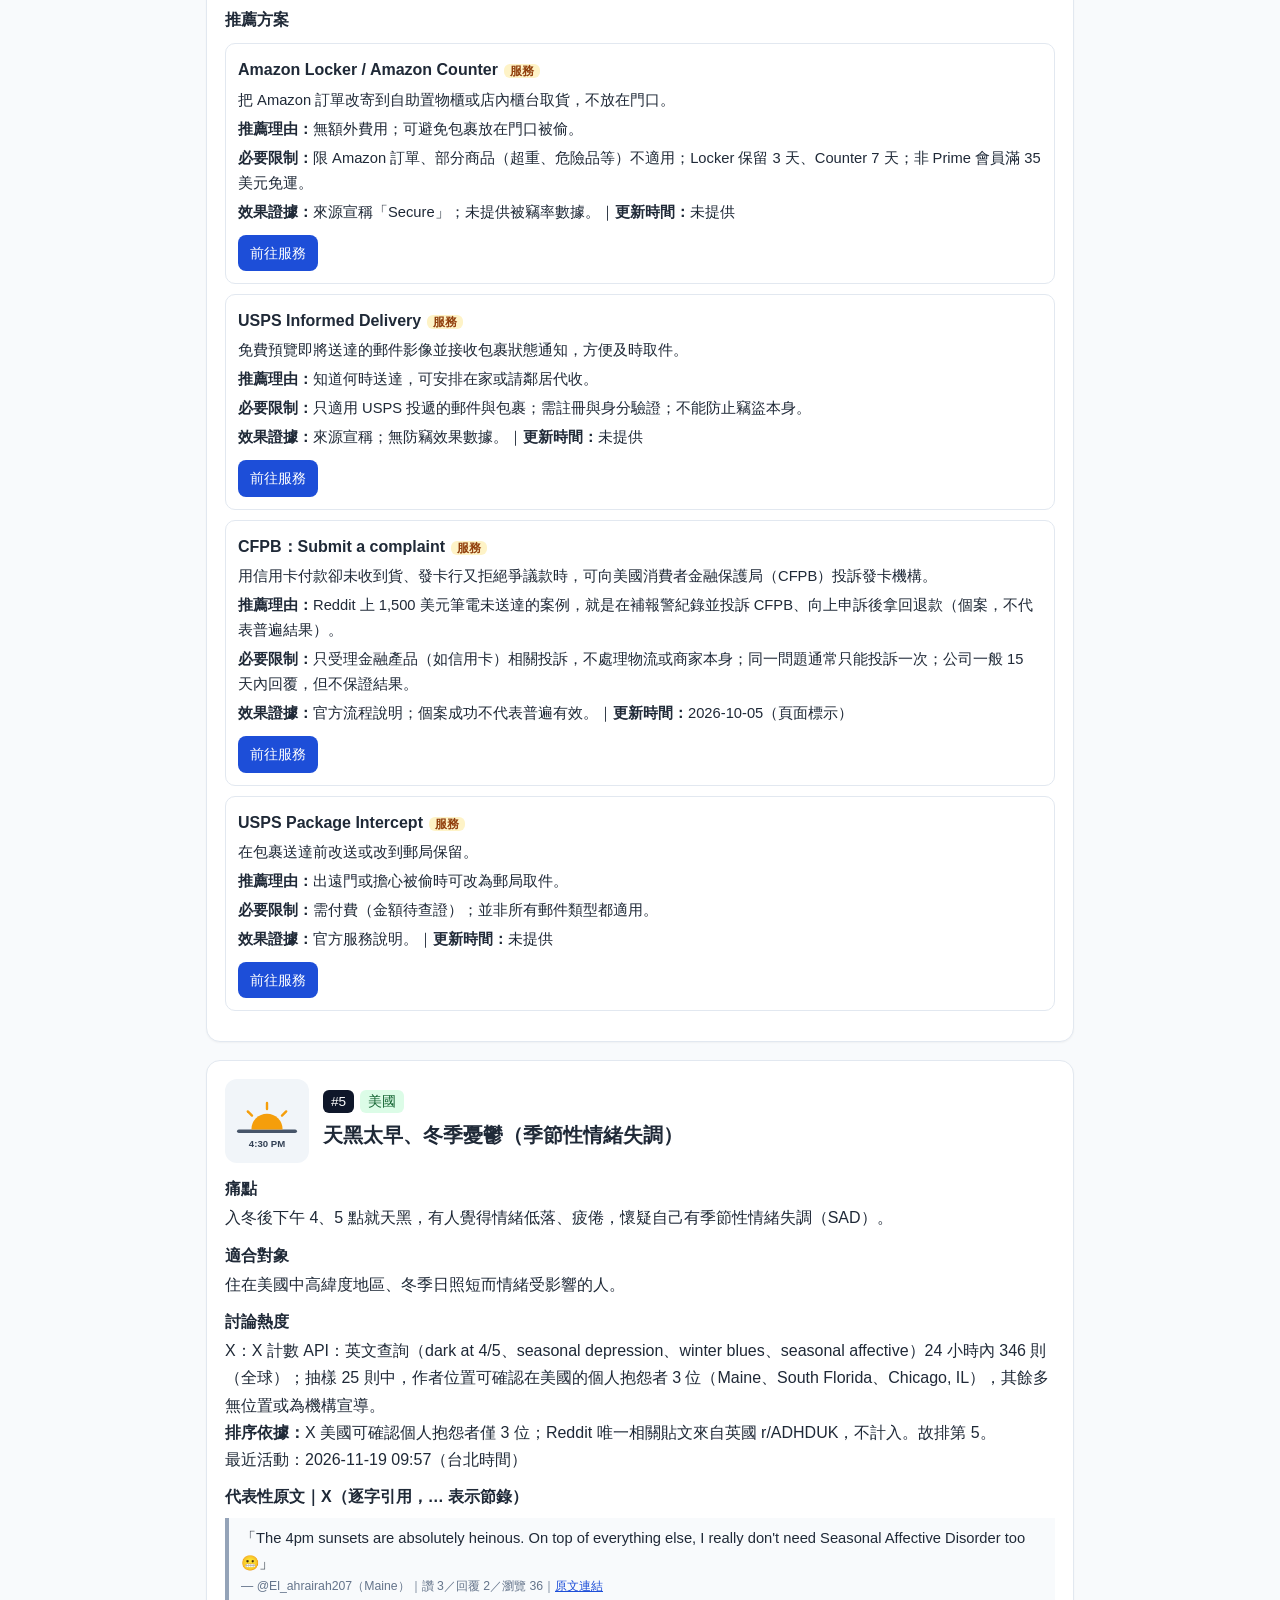
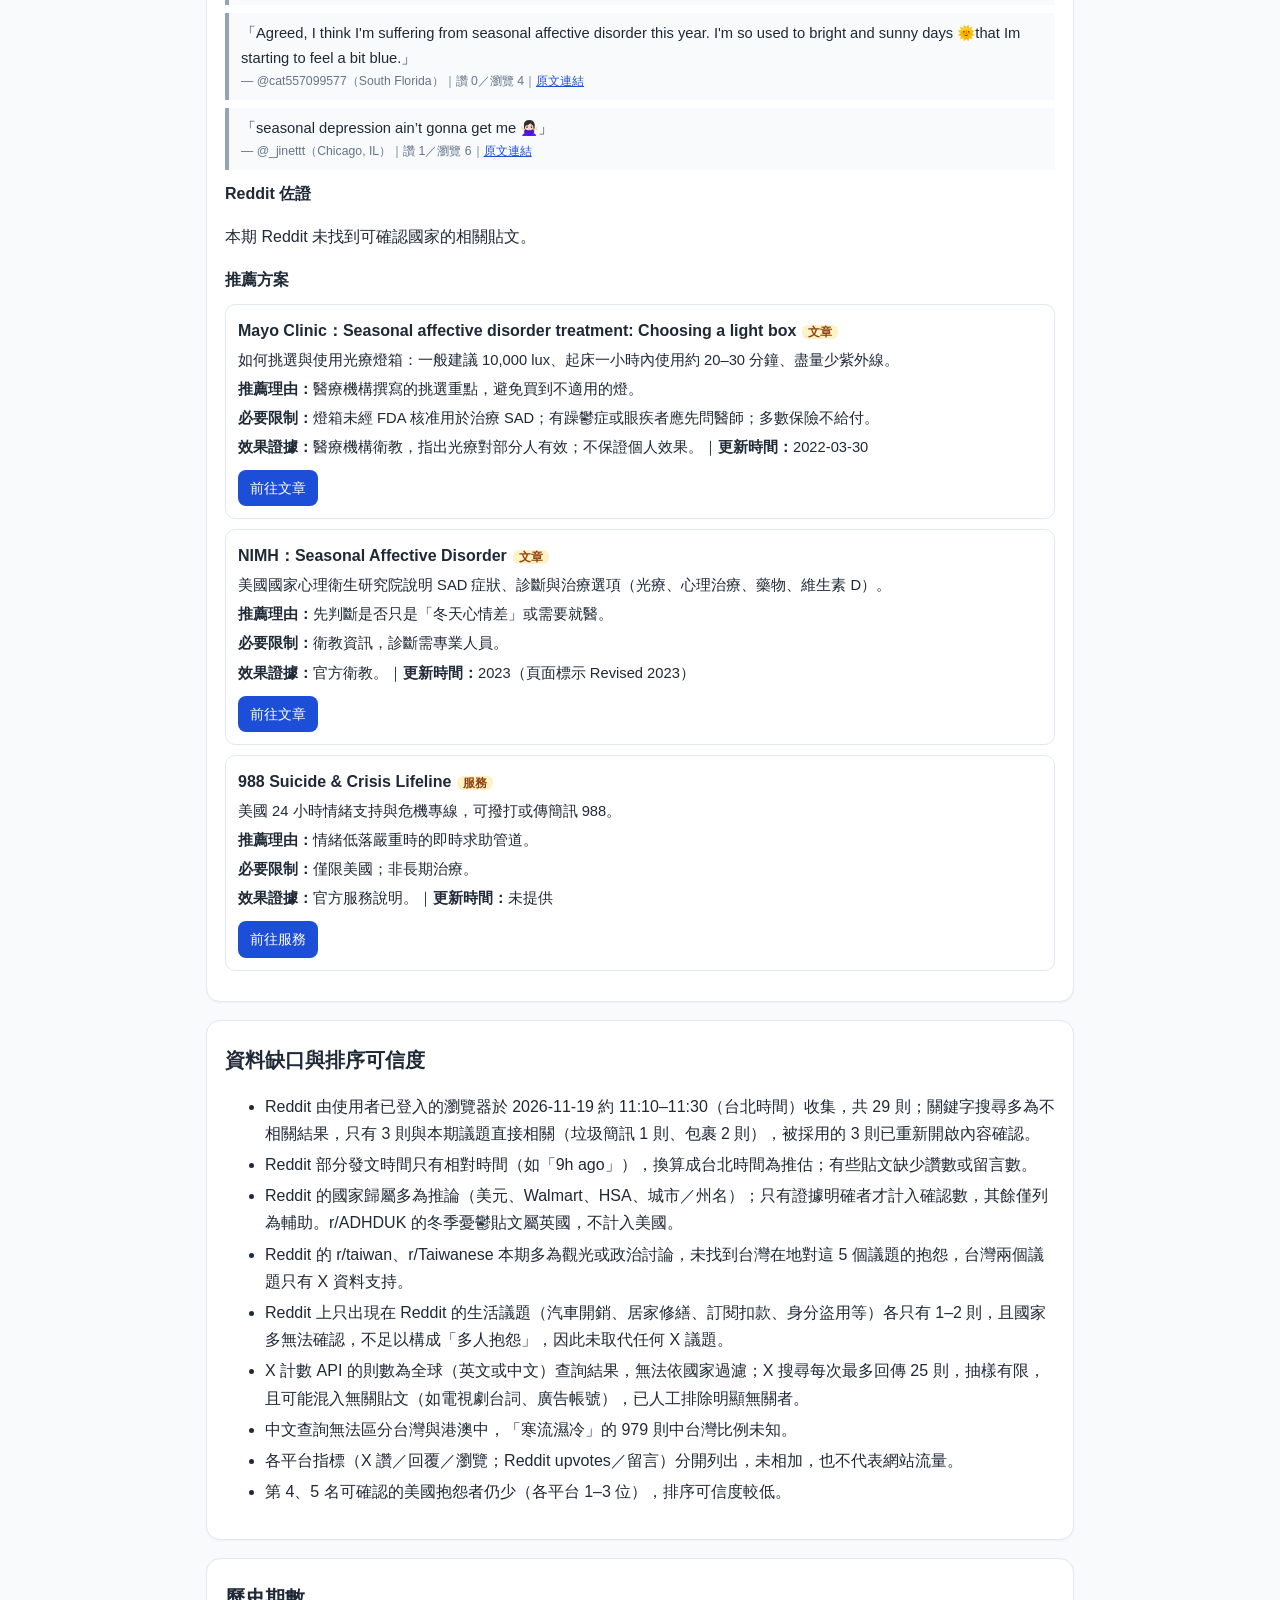
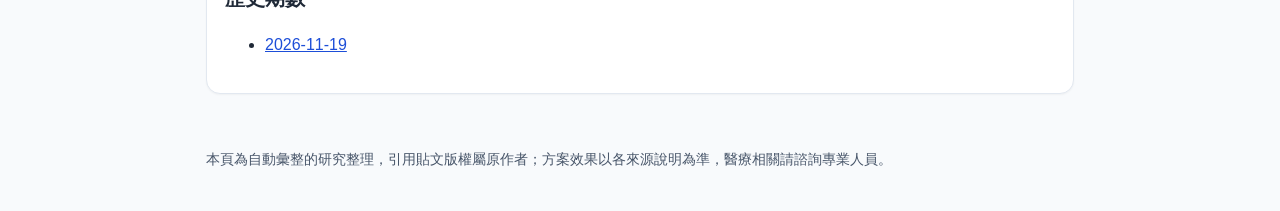
==== commit bc277034: "Issue 2026-11-19 update: add Reddit evidence" ====
--- a/issues/2026-11-19.html
+++ b/issues/2026-11-19.html
@@ -1,60 +1,72 @@
 <!doctype html><html lang="zh-Hant-TW"><head><meta charset="utf-8"><meta name="viewport" content="width=device-width,initial-scale=1"><title>生活小痛點解方目錄｜2026-11-19</title><meta name="description" content="從 X 討論整理台灣、美國使用者反覆抱怨的生活問題與可查證的解決方案。"><link rel="stylesheet" href="../assets/style.css"></head><body>
-<header><div class="w"><h1>生活小痛點解方目錄</h1><p>2026-11-19 期｜台灣／美國｜從 X 公開討論整理 5 個反覆出現的日常問題與可查證的解方</p></div></header><main>
-<div class="note"><b>資料說明：</b>搜尋範圍 2026-11-18 10:25 – 2026-11-19 10:20（台北時間 UTC+8）；資料蒐集 2026-11-19 10:25–10:50（台北時間 UTC+8）。本期僅含 X 資料（Reddit 無法存取，詳見文末）。排名依「作者位置或內容可確認國家的獨立抱怨者數」為主、X 原始則數為輔。<br><b>揭露：</b>本站所有連結皆非聯盟連結，與任何品牌無贊助或合作關係；圖片皆為自製示意圖。內容僅供參考，不保證效果。</div>
-<nav class="toc"><a href="#spam">#1 垃圾／詐騙簡訊與騷擾電話停不下來</a><a href="#cold">#2 寒流濕冷、室內沒暖氣，怎麼安全保暖</a><a href="#privacy">#3 個資外洩頻傳，擔心冒名詐騙與帳號被盜</a><a href="#sad">#4 天黑太早、冬季憂鬱（季節性情緒失調）</a><a href="#package">#5 包裹被偷（porch pirate）</a></nav>
+<header><div class="w"><h1>生活小痛點解方目錄</h1><p>2026-11-19 期（更新版：加入 Reddit，更新於 2026-11-19 11:40（台北時間 UTC+8））｜台灣／美國｜從 X 與 Reddit 公開討論整理 5 個反覆出現的日常問題與可查證的解方</p></div></header><main>
+<div class="note"><b>資料說明：</b><b>更新版</b>（2026-11-19 11:40（台北時間 UTC+8））：加入 Reddit 資料並重新排序（「包裹被偷」升為第 4、「冬季憂鬱」降為第 5）。<br>搜尋範圍：X 2026-11-18 10:25 – 2026-11-19 10:20（台北時間 UTC+8）；Reddit：收集當下往前約 24 小時（2026-11-18 約 11:00 起，台北時間）。資料蒐集：X：2026-11-19 10:25–10:50；Reddit：2026-11-19 約 11:10–11:30（皆為台北時間 UTC+8）。排名依「各平台可確認國家的獨立抱怨者數」為主、原始則數為輔；各平台指標分開列出、不相加。<br><b>揭露：</b>本站所有連結皆非聯盟連結，與任何品牌無贊助或合作關係；圖片皆為自製示意圖。內容僅供參考，不保證效果。</div>
+<nav class="toc"><a href="#spam">#1 垃圾／詐騙簡訊與騷擾電話停不下來</a><a href="#cold">#2 寒流濕冷、室內沒暖氣，怎麼安全保暖</a><a href="#privacy">#3 個資外洩頻傳，擔心冒名詐騙與帳號被盜</a><a href="#package">#4 包裹被偷（porch pirate）</a><a href="#sad">#5 天黑太早、冬季憂鬱（季節性情緒失調）</a></nav>
 <section class="card" id="spam"><div class="head"><svg viewBox="0 0 120 120" role="img" aria-label="手機收到大量簡訊示意圖"><rect x="38" y="14" width="44" height="88" rx="8" fill="#1f2937"/><rect x="43" y="24" width="34" height="66" rx="3" fill="#e5e7eb"/><rect x="47" y="30" width="24" height="9" rx="4" fill="#ef4444"/><rect x="51" y="44" width="22" height="9" rx="4" fill="#f97316"/><rect x="47" y="58" width="24" height="9" rx="4" fill="#ef4444"/><rect x="51" y="72" width="22" height="9" rx="4" fill="#f97316"/><circle cx="88" cy="22" r="13" fill="#dc2626"/><text x="88" y="27" font-size="13" text-anchor="middle" fill="#fff" font-family="sans-serif" font-weight="700">99+</text></svg><div><span class="rank">#1</span><span class="tag">美國</span><h2>垃圾／詐騙簡訊與騷擾電話停不下來</h2></div></div><dl>
-<dt>痛點</dt><dd>選後仍持續收到大量政治募款簡訊、詐騙簡訊與騷擾來電，一天數十則，封鎖不完，甚至想換號碼。</dd><dt>適合對象</dt><dd>在美國使用手機、被政治簡訊或 robocall／robotext 轟炸的人；家中有長輩容易誤接詐騙電話的家庭。</dd><dt>討論熱度（X）</dt><dd>X 計數 API：相同查詢 24 小時內 288 則（全球英文，未過濾地區）；抽樣 2 頁共 50 則中，作者公開位置可確認在美國且內容為抱怨者至少 14 位獨立帳號（如 Colorado、Michigan、Florida、Detroit, MI、Newport Beach, CA）。<br>最近活動：2026-11-19 10:16（台北時間）</dd><dt>代表性原文（逐字引用，… 表示節錄）</dt><dd>
+<dt>痛點</dt><dd>選後仍持續收到大量政治募款簡訊、詐騙簡訊與騷擾來電，一天數十則，封鎖不完，甚至想換號碼。</dd><dt>適合對象</dt><dd>在美國使用手機、被政治簡訊或 robocall／robotext 轟炸的人；家中有長輩容易誤接詐騙電話的家庭。</dd><dt>討論熱度</dt><dd>X：X 計數 API：相同查詢 24 小時內 288 則（全球英文，未過濾地區）；抽樣 2 頁共 50 則中，作者公開位置可確認在美國且內容為抱怨者至少 14 位獨立帳號（如 Colorado、Michigan、Florida、Detroit, MI、Newport Beach, CA）。<br><b>排序依據：</b>X 美國可確認抱怨者最多（≥14）；Reddit r/Scams 有 1 則同類求助（國家未明示，僅輔助）。<br>最近活動：2026-11-19 10:16（台北時間）</dd><dt>代表性原文｜X（逐字引用，… 表示節錄）</dt><dd>
 <blockquote>「All day long these spam calls called me nonstop 6:45ish this morning. They kept blowing up my phone just to force me to answer…」<small>— @jessicalinbarne（Colorado, USA）｜讚 0／回覆 0／瀏覽 16｜<a href="https://x.com/jessicalinbarne/status/2123214141590749269" target="_blank" rel="noopener">原文連結</a></small></blockquote>
 <blockquote>「I wanna change my number so bad bc I get sooooo many spam calls &amp; voicemails a day but I have so much linked to this number😩」<small>— @saditystackz_（United States）｜讚 0／回覆 0／瀏覽 37｜<a href="https://x.com/saditystackz_/status/2123210190380253307" target="_blank" rel="noopener">原文連結</a></small></blockquote>
 <blockquote>「…The question, after 15 minutes of spam texts… was about my thoughts on Warframe. 😭」<small>— @sqwirrelofrage（Colorado）｜讚 13／回覆 4／瀏覽 307｜<a href="https://x.com/sqwirrelofrage/status/2123141064047632665" target="_blank" rel="noopener">原文連結</a></small></blockquote>
 <blockquote>「Based on the number of spam texts I get every day, I must conclude that half the population of Tulsa County is roofing companies.」<small>— @CheatGrounded（Oklahoma）｜讚 1／回覆 0／瀏覽 13｜<a href="https://x.com/CheatGrounded/status/2123092868168335576" target="_blank" rel="noopener">原文連結</a></small></blockquote>
+</dd><dt>Reddit 佐證</dt><dd>
+<blockquote>「How do I stop these texts??」（標題原文）<small>— r/Scams｜69 upvotes／23 留言；發文 2026-11-19 04:05（台北時間）｜國家未明示，僅作輔助，不計入美國確認數；內文描述每天收到不同號碼的垃圾簡訊、封鎖不完。｜<a href="https://www.reddit.com/r/Scams/comments/1xzpbbs/how_do_i_stop_these_texts/" target="_blank" rel="noopener">原文連結</a></small></blockquote>
 </dd><dt>推薦方案</dt><dd>
 <div class="sol"><h4>FCC：Stop Unwanted Robocalls and Texts<span class="cat">文章</span></h4><p>美國聯邦通訊委員會官方指南：轉寄可疑簡訊到 7726（SPAM）、使用電信商封鎖工具、了解政治簡訊規則與投訴管道。</p><p><b>推薦理由：</b>官方來源，直接說明哪些簡訊／來電違法、怎麼檢舉。</p><p><b>必要限制：</b>FCC 不處理個別投訴；依指南，人工手動發送的政治簡訊不需事先同意，因此無法全面擋下。</p><p><b>效果證據：</b>官方規則說明；封鎖效果因電信商而異，未保證。｜<b>更新時間：</b>2026-02-27（頁面標示）</p><a class="btn" href="https://www.fcc.gov/consumers/guides/stop-unwanted-robocalls-and-texts" target="_blank" rel="noopener">前往文章</a></div>
 <div class="sol"><h4>National Do Not Call Registry<span class="cat">服務</span></h4><p>免費登記電話號碼，合法電話行銷業者不得再撥打。</p><p><b>推薦理由：</b>免費、官方、幾分鐘完成。</p><p><b>必要限制：</b>只約束合法電話行銷；詐騙者不會遵守，政治、民調、非營利團體等類型另有規則。</p><p><b>效果證據：</b>來源宣稱；對詐騙電話無直接效果。｜<b>更新時間：</b>未提供</p><a class="btn" href="https://www.donotcall.gov/" target="_blank" rel="noopener">前往服務</a></div>
 <div class="sol"><h4>ReportFraud.ftc.gov<span class="cat">服務</span></h4><p>向美國聯邦貿易委員會（FTC）回報詐騙簡訊、電話與 Do Not Call 違規。</p><p><b>推薦理由：</b>回報資料會被執法單位用於調查與政策。</p><p><b>必要限制：</b>不保證個案處理或追回損失。</p><p><b>效果證據：</b>官方通報管道；個人層面效果待查證。｜<b>更新時間：</b>未提供</p><a class="btn" href="https://reportfraud.ftc.gov/" target="_blank" rel="noopener">前往服務</a></div>
 </dd></dl></section>
 <section class="card" id="cold"><div class="head"><svg viewBox="0 0 120 120" role="img" aria-label="濕冷天氣示意圖"><path d="M30 58a20 20 0 0 1 38-9 16 16 0 1 1 8 30H34a14 14 0 0 1-4-21z" fill="#94a3b8"/><g stroke="#38bdf8" stroke-width="4" stroke-linecap="round"><line x1="42" y1="88" x2="38" y2="100"/><line x1="58" y1="88" x2="54" y2="100"/><line x1="74" y1="88" x2="70" y2="100"/></g><g stroke="#0ea5e9" stroke-width="3" stroke-linecap="round"><line x1="94" y1="20" x2="94" y2="44"/><line x1="82" y1="32" x2="106" y2="32"/><line x1="86" y1="24" x2="102" y2="40"/><line x1="102" y1="24" x2="86" y2="40"/></g></svg><div><span class="rank">#2</span><span class="tag">台灣</span><h2>寒流濕冷、室內沒暖氣，怎麼安全保暖</h2></div></div><dl>
-<dt>痛點</dt><dd>東北季風增強、氣溫驟降，台灣房子多為水泥建築又少有暖氣，「濕冷」讓人冷到刺骨；旅館、住家都冷，許多人開始搬出電暖器。</dd><dt>適合對象</dt><dd>住在台灣、家中沒有暖氣的租屋族與家庭；有長輩或三高、心血管風險的家人；準備使用電暖器的人。</dd><dt>討論熱度（X）</dt><dd>X 計數 API：中文查詢（寒流／好冷／冷死／暖暖包／電暖器／手腳冰冷）24 小時內 979 則（未過濾地區，含港澳中等地）；抽樣 19 則中，作者位置在台灣者 7 則，排除廣告類後可確認的台灣抱怨者 5 位，另 2 位由內容提及台灣／台北支持。<br>最近活動：2026-11-19 09:30（台北時間）</dd><dt>代表性原文（逐字引用，… 表示節錄）</dt><dd>
+<dt>痛點</dt><dd>東北季風增強、氣溫驟降，台灣房子多為水泥建築又少有暖氣，「濕冷」讓人冷到刺骨；旅館、住家都冷，許多人開始搬出電暖器。</dd><dt>適合對象</dt><dd>住在台灣、家中沒有暖氣的租屋族與家庭；有長輩或三高、心血管風險的家人；準備使用電暖器的人。</dd><dt>討論熱度</dt><dd>X：X 計數 API：中文查詢（寒流／好冷／冷死／暖暖包／電暖器／手腳冰冷）24 小時內 979 則（未過濾地區，含港澳中等地）；抽樣 19 則中，作者位置在台灣者 7 則，排除廣告類後可確認的台灣抱怨者 5 位，另 2 位由內容提及台灣／台北支持。<br><b>排序依據：</b>X 原始則數最高但地區混雜，台灣可確認抱怨者 5–7 位；Reddit r/taiwan、r/Taiwanese 未找到台灣在地相關抱怨。<br>最近活動：2026-11-19 09:30（台北時間）</dd><dt>代表性原文｜X（逐字引用，… 表示節錄）</dt><dd>
 <blockquote>「不只濕熱還濕冷，冷到刺骨的那種，台灣又要降溫了，冷死🥶」<small>— @fffishau（內容提及台灣）｜讚 1／回覆 1／瀏覽 414｜<a href="https://x.com/fffishau/status/2122987041529160060" target="_blank" rel="noopener">原文連結</a></small></blockquote>
 <blockquote>「天氣好冷早餐就用熊貓叫了 今天體感只有11度 外送員穿得好像有點太單薄了 好擔心他」<small>— @_riversaint_（個人資料：台灣）｜讚 43／轉發 13／瀏覽 518｜<a href="https://x.com/_riversaint_/status/2123227304361177098" target="_blank" rel="noopener">原文連結</a></small></blockquote>
 <blockquote>「旅館好冷🥶誰來抱抱 #高雄 #高雄車站」<small>— @Mikaba0722（台北）｜讚 17／瀏覽 180｜<a href="https://x.com/Mikaba0722/status/2123029471771148718" target="_blank" rel="noopener">原文連結</a></small></blockquote>
 <blockquote>「上班加油，台北好冷冷冷冷冷冷冷」<small>— @yehtony3917（Taipei City）｜讚 1／瀏覽 16｜<a href="https://x.com/yehtony3917/status/2123225672529346776" target="_blank" rel="noopener">原文連結</a></small></blockquote>
+</dd><dt>Reddit 佐證</dt><dd>
+<p>本期 Reddit 未找到可確認國家的相關貼文。</p>
 </dd><dt>推薦方案</dt><dd>
 <div class="sol"><h4>內政部消防署：天氣冷颼颼 電器使用要小心<span class="cat">文章</span></h4><p>電暖器、電熱毯使用前檢查、遠離可燃物 1 公尺、不共用延長線，以及用電「5不1沒有」原則。</p><p><b>推薦理由：</b>官方防火安全指引，直接對應「搬出電暖器」的情境。</p><p><b>必要限制：</b>一般性安全建議，不推薦特定產品。</p><p><b>效果證據：</b>官方建議；不涉及產品效果宣稱。｜<b>更新時間：</b>2024-11-30（113-11-30 發布）</p><a class="btn" href="https://www.moi.gov.tw/News_Content.aspx?n=2&s=323523" target="_blank" rel="noopener">前往文章</a></div>
 <div class="sol"><h4>衛福部國健署：低溫來襲 學會三招保護心血管<span class="cat">文章</span></h4><p>適應溫差再移動、起床「慢熱起穿行」、暖暖包與電熱毯避免低溫燙傷。</p><p><b>推薦理由：</b>家中有長輩或三高族群時最實用。</p><p><b>必要限制：</b>衛教資訊，不能取代就醫；出現胸痛、中風徵兆應立即撥 119。</p><p><b>效果證據：</b>官方衛教；未宣稱特定療效。｜<b>更新時間：</b>2026-02-06（115-02-06 發布）</p><a class="btn" href="https://www.mohw.gov.tw/cp-7396-85368-1.html" target="_blank" rel="noopener">前往文章</a></div>
 </dd></dl></section>
 <section class="card" id="privacy"><div class="head"><svg viewBox="0 0 120 120" role="img" aria-label="帳號安全示意圖"><path d="M60 12l38 14v28c0 26-17 44-38 54C39 98 22 80 22 54V26z" fill="#2563eb"/><rect x="44" y="54" width="32" height="26" rx="4" fill="#fff"/><path d="M50 54v-8a10 10 0 0 1 20 0v8" fill="none" stroke="#fff" stroke-width="5"/><circle cx="60" cy="66" r="4" fill="#2563eb"/></svg><div><span class="rank">#3</span><span class="tag">台灣</span><h2>個資外洩頻傳，擔心冒名詐騙與帳號被盜</h2></div></div><dl>
-<dt>痛點</dt><dd>10 月以來台灣十多家企業與機構傳出個資外洩（媒體引述約 800 萬筆），使用者擔心接到冒名電話、簡訊與釣魚連結，也在找更安全的登入方式。</dd><dt>適合對象</dt><dd>在台灣有網購、電商會員、LINE 帳號的人；常接到可疑來電的長輩與家人。</dd><dt>討論熱度（X）</dt><dd>X 計數 API：中文查詢（個資外洩／資料外洩／安全金鑰／YubiKey／通行金鑰）24 小時內 131 則；另一詐騙來電／簡訊查詢 20 則。抽樣中作者位置在台灣或內容明確指涉台灣事件者至少 5 位；代表貼文 @JoeChang2022（Taiwan）談安全金鑰獲 1,164 讚、45 回覆、125,499 瀏覽。<br>最近活動：2026-11-19 08:39（台北時間）</dd><dt>代表性原文（逐字引用，… 表示節錄）</dt><dd>
+<dt>痛點</dt><dd>10 月以來台灣十多家企業與機構傳出個資外洩（媒體引述約 800 萬筆），使用者擔心接到冒名電話、簡訊與釣魚連結，也在找更安全的登入方式。</dd><dt>適合對象</dt><dd>在台灣有網購、電商會員、LINE 帳號的人；常接到可疑來電的長輩與家人。</dd><dt>討論熱度</dt><dd>X：X 計數 API：中文查詢（個資外洩／資料外洩／安全金鑰／YubiKey／通行金鑰）24 小時內 131 則；另一詐騙來電／簡訊查詢 20 則。抽樣中作者位置在台灣或內容明確指涉台灣事件者至少 5 位；代表貼文 @JoeChang2022（Taiwan）談安全金鑰獲 1,164 讚、45 回覆、125,499 瀏覽。<br><b>排序依據：</b>X 台灣可確認發文者約 5 位（含單篇高互動，但不以單篇代替）；Reddit 未找到台灣在地相關貼文。<br>最近活動：2026-11-19 08:39（台北時間）</dd><dt>代表性原文｜X（逐字引用，… 表示節錄）</dt><dd>
 <blockquote>「最近三個月的網站個資外洩案例量真的太不尋常了」<small>— @eason1305（Taiwan）｜讚 7／瀏覽 285｜<a href="https://x.com/eason1305/status/2123008826328985823" target="_blank" rel="noopener">原文連結</a></small></blockquote>
 <blockquote>「台灣近期十多家企業被駭，個資外洩大約800萬筆。行政院今天要求業者主動通知當事人。你有收到通知了嗎？」<small>— @787887kyotokyo（內容指涉台灣行政院）｜讚 0／瀏覽 18｜<a href="https://x.com/787887kyotokyo/status/2123123494473064543" target="_blank" rel="noopener">原文連結</a></small></blockquote>
 <blockquote>「昨天有聊到安全金鑰，但似乎很多人不知道？ 實體金鑰最有名的也就是 YubiKey…」<small>— @JoeChang2022（Taiwan）｜讚 1,164／回覆 45／轉發 161／瀏覽 125,499｜<a href="https://x.com/JoeChang2022/status/2122949650072129883" target="_blank" rel="noopener">原文連結</a></small></blockquote>
 <blockquote>「資安局知道自己被當成詐騙的頭了嗎？ 還叫我去他們現場處理，我直接去警局不是比較近？… #詐騙電話」<small>— @Piao_Born_1995（Taiwan）｜讚 0／瀏覽 9｜<a href="https://x.com/Piao_Born_1995/status/2122882151716909269" target="_blank" rel="noopener">原文連結</a></small></blockquote>
+</dd><dt>Reddit 佐證</dt><dd>
+<p>本期 Reddit 未找到可確認國家的相關貼文。</p>
 </dd><dt>推薦方案</dt><dd>
 <div class="sol"><h4>LINE 通行金鑰（Passkey）官方說明<span class="cat">服務</span></h4><p>用手機臉部、指紋或螢幕鎖登入 LINE，免輸入密碼。</p><p><b>推薦理由：</b>LINE 是台灣最常被冒用的帳號之一；Passkey 可降低密碼外流與釣魚盜用風險（來源宣稱）。</p><p><b>必要限制：</b>需 LINE 26.17.0 以上並綁定電子郵件；每台裝置限 1 組、每帳號最多 10 組；不會轉移聊天紀錄，換機前仍需備份。</p><p><b>效果證據：</b>來源宣稱；Passkey 原理可防釣魚，但不防止你被騙轉帳。｜<b>更新時間：</b>未提供（媒體報導約 2026-11-17 上線）</p><a class="btn" href="https://help.line.me/line/smartphone/sp?contentId=200002149&lang=zh-Hant" target="_blank" rel="noopener">前往服務</a></div>
 <div class="sol"><h4>科技新報：LINE「通行金鑰」設定快速上手<span class="cat">文章</span></h4><p>iOS／Android 圖文步驟：建立通行金鑰與換機時用通行金鑰登入。</p><p><b>推薦理由：</b>中文圖文教學，長輩也看得懂。</p><p><b>必要限制：</b>介面可能隨版本調整。</p><p><b>效果證據：</b>教學文章，無效果宣稱。｜<b>更新時間：</b>2026-11-18</p><a class="btn" href="https://infosecu.technews.tw/2026/11/18/how-to-register-a-passkey-in-the-line-app/" target="_blank" rel="noopener">前往文章</a></div>
 <div class="sol"><h4>165 全民防騙網<span class="cat">服務</span></h4><p>警政署反詐騙網站：查詢最新詐騙手法與涉詐廣告清單，並可通報。</p><p><b>推薦理由：</b>接到自稱公務機關的電話時，可先查證再處理；諮詢專線 165。</p><p><b>必要限制：</b>屬資訊與通報管道，不會替你攔截來電。</p><p><b>效果證據：</b>官方資訊。｜<b>更新時間：</b>首頁最新公告 2026-11-18</p><a class="btn" href="https://165.npa.gov.tw/" target="_blank" rel="noopener">前往服務</a></div>
 <div class="sol"><h4>Whoscall<span class="cat">產品</span></h4><p>來電與簡訊辨識 App，標示可疑號碼。</p><p><b>推薦理由：</b>台灣使用者常用的來電辨識工具之一。</p><p><b>必要限制：</b>辨識率與哪些功能需付費：待查證；需授權通話／簡訊相關權限。</p><p><b>效果證據：</b>官方宣稱「AI 詐騙防護」；實際效果待查證。｜<b>更新時間：</b>未提供</p><a class="btn" href="https://whoscall.com/zh-hant" target="_blank" rel="noopener">前往產品</a></div>
 </dd></dl></section>
-<section class="card" id="sad"><div class="head"><svg viewBox="0 0 120 120" role="img" aria-label="冬季提早日落示意圖"><rect x="10" y="74" width="100" height="6" rx="3" fill="#475569"/><path d="M34 74a26 26 0 0 1 52 0z" fill="#f59e0b"/><g stroke="#f59e0b" stroke-width="4" stroke-linecap="round"><line x1="60" y1="30" x2="60" y2="40"/><line x1="28" y1="44" x2="35" y2="51"/><line x1="92" y1="44" x2="85" y2="51"/></g><text x="60" y="104" font-size="16" text-anchor="middle" fill="#334155" font-family="sans-serif" font-weight="700">4:30 PM</text></svg><div><span class="rank">#4</span><span class="tag">美國</span><h2>天黑太早、冬季憂鬱（季節性情緒失調）</h2></div></div><dl>
-<dt>痛點</dt><dd>入冬後下午 4、5 點就天黑，有人覺得情緒低落、疲倦，懷疑自己有季節性情緒失調（SAD）。</dd><dt>適合對象</dt><dd>住在美國中高緯度地區、冬季日照短而情緒受影響的人。</dd><dt>討論熱度（X）</dt><dd>X 計數 API：英文查詢（dark at 4/5、seasonal depression、winter blues、seasonal affective）24 小時內 346 則（全球）；抽樣 25 則中，作者位置可確認在美國的個人抱怨者 3 位（Maine、South Florida、Chicago, IL），其餘多無位置或為機構宣導。<br>最近活動：2026-11-19 09:57（台北時間）</dd><dt>代表性原文（逐字引用，… 表示節錄）</dt><dd>
+<section class="card" id="package"><div class="head"><svg viewBox="0 0 120 120" role="img" aria-label="門口包裹示意圖"><rect x="14" y="20" width="40" height="80" rx="3" fill="#92400e"/><circle cx="46" cy="62" r="3" fill="#fde68a"/><path d="M62 62l22-10 22 10v30l-22 10-22-10z" fill="#d97706"/><path d="M62 62l22 10 22-10M84 72v30" fill="none" stroke="#92400e" stroke-width="3"/><text x="86" y="44" font-size="22" text-anchor="middle" fill="#dc2626" font-family="sans-serif" font-weight="700">?</text><rect x="10" y="100" width="100" height="4" fill="#64748b"/></svg><div><span class="rank">#4</span><span class="tag">美國</span><h2>包裹被偷（porch pirate）</h2></div></div><dl>
+<dt>痛點</dt><dd>包裹送達門口後短時間內被偷，或由配送員遺失／偷走，年底購物季更擔心。</dd><dt>適合對象</dt><dd>住在美國獨棟住宅或沒有管理員代收、常網購的人。</dd><dt>討論熱度</dt><dd>X：X 計數 API：英文查詢（porch pirate／package stolen／stole my package 等）24 小時內 36 則（全球）；抽樣 25 則中，作者位置在美國且親身遭遇者 3 位（New Jersey、New York、Tennessee）；部分「porch pirate」提及來自電視劇 #ChicagoFire 劇情，已排除。<br><b>排序依據：</b>X 美國可確認 3 位＋Reddit 美國可確認 1 位（不同平台分開計，帳號無法跨平台去重）；另有 1 則 Reddit 疑似美國案例。兩個平台都有證據，故由第 5 名升至第 4 名。<br>最近活動：2026-11-19 10:14（台北時間）</dd><dt>代表性原文｜X（逐字引用，… 表示節錄）</dt><dd>
+<blockquote>「I just had an iPhone stolen from a fedex driver. You are not alone in your porch pirate ordeal.」<small>— @carlanpsgirl（New York）｜讚 0／瀏覽 4｜<a href="https://x.com/carlanpsgirl/status/2123236913557405898" target="_blank" rel="noopener">原文連結</a></small></blockquote>
+<blockquote>「I don’t think I’ve in the 19 years doing this ever had a package stolen and then they send a replacement through another carrier…」<small>— @justinsluss（Tennessee, USA）｜讚 0／瀏覽 0｜<a href="https://x.com/justinsluss/status/2123238490125033931" target="_blank" rel="noopener">原文連結</a></small></blockquote>
+<blockquote>「Who ever stole my package ima catch you…（節錄）」<small>— @quasavagee（New Jersey, USA）｜讚 0／瀏覽 7｜<a href="https://x.com/quasavagee/status/2123199547321246158" target="_blank" rel="noopener">原文連結</a></small></blockquote>
+</dd><dt>Reddit 佐證</dt><dd>
+<blockquote>「UPDATE: Walmart finally refunded my $1,500 laptop that was never delivered to me!」（標題原文）<small>— r/Walmartcustomer（同作者另貼於 r/CreditCards）｜89 upvotes／5 留言（r/CreditCards 版 83 upvotes）；約 2026-11-19 02:20（台北時間，頁面顯示 9h ago，為相對時間推算）｜Walmart、Amex、CFPB、美元 → 可確認美國；筆電「從未送達」，送達地址住戶也表示自己在對付 porch pirates。計為 1 位（跨版重複貼文只算 1）。｜<a href="https://www.reddit.com/r/Walmartcustomer/comments/1xzlvs6/update_walmart_finally_refunded_my_1500_laptop/" target="_blank" rel="noopener">原文連結</a></small></blockquote>
+<blockquote>「AITA for pressing charges against someone who stole my package after I told him to stop trespassing onto my property?」（標題原文）<small>— r/AmItheAsshole｜讚數／留言數：收集時未取得；約 2026-11-18 23:20（台北時間，頁面顯示 12h ago，為相對時間推算）｜門鈴攝影機拍到鄰居拿走包裹；用語（petit larceny、police non-emergency line）指向美國但未明示地點，僅作輔助，不計入確認數。｜<a href="https://www.reddit.com/r/AmItheAsshole/comments/1xzhrj9/aita_for_pressing_charges_against_someone_who/" target="_blank" rel="noopener">原文連結</a></small></blockquote>
+</dd><dt>推薦方案</dt><dd>
+<div class="sol"><h4>Amazon Locker / Amazon Counter<span class="cat">服務</span></h4><p>把 Amazon 訂單改寄到自助置物櫃或店內櫃台取貨，不放在門口。</p><p><b>推薦理由：</b>無額外費用；可避免包裹放在門口被偷。</p><p><b>必要限制：</b>限 Amazon 訂單、部分商品（超重、危險品等）不適用；Locker 保留 3 天、Counter 7 天；非 Prime 會員滿 35 美元免運。</p><p><b>效果證據：</b>來源宣稱「Secure」；未提供被竊率數據。｜<b>更新時間：</b>未提供</p><a class="btn" href="https://www.amazon.com/b?node=6442600011" target="_blank" rel="noopener">前往服務</a></div>
+<div class="sol"><h4>USPS Informed Delivery<span class="cat">服務</span></h4><p>免費預覽即將送達的郵件影像並接收包裹狀態通知，方便及時取件。</p><p><b>推薦理由：</b>知道何時送達，可安排在家或請鄰居代收。</p><p><b>必要限制：</b>只適用 USPS 投遞的郵件與包裹；需註冊與身分驗證；不能防止竊盜本身。</p><p><b>效果證據：</b>來源宣稱；無防竊效果數據。｜<b>更新時間：</b>未提供</p><a class="btn" href="https://www.usps.com/manage/informed-delivery.htm" target="_blank" rel="noopener">前往服務</a></div>
+<div class="sol"><h4>CFPB：Submit a complaint<span class="cat">服務</span></h4><p>用信用卡付款卻未收到貨、發卡行又拒絕爭議款時，可向美國消費者金融保護局（CFPB）投訴發卡機構。</p><p><b>推薦理由：</b>Reddit 上 1,500 美元筆電未送達的案例，就是在補報警紀錄並投訴 CFPB、向上申訴後拿回退款（個案，不代表普遍結果）。</p><p><b>必要限制：</b>只受理金融產品（如信用卡）相關投訴，不處理物流或商家本身；同一問題通常只能投訴一次；公司一般 15 天內回覆，但不保證結果。</p><p><b>效果證據：</b>官方流程說明；個案成功不代表普遍有效。｜<b>更新時間：</b>2026-10-05（頁面標示）</p><a class="btn" href="https://www.consumerfinance.gov/complaint/" target="_blank" rel="noopener">前往服務</a></div>
+<div class="sol"><h4>USPS Package Intercept<span class="cat">服務</span></h4><p>在包裹送達前改送或改到郵局保留。</p><p><b>推薦理由：</b>出遠門或擔心被偷時可改為郵局取件。</p><p><b>必要限制：</b>需付費（金額待查證）；並非所有郵件類型都適用。</p><p><b>效果證據：</b>官方服務說明。｜<b>更新時間：</b>未提供</p><a class="btn" href="https://www.usps.com/manage/package-intercept.htm" target="_blank" rel="noopener">前往服務</a></div>
+</dd></dl></section>
+<section class="card" id="sad"><div class="head"><svg viewBox="0 0 120 120" role="img" aria-label="冬季提早日落示意圖"><rect x="10" y="74" width="100" height="6" rx="3" fill="#475569"/><path d="M34 74a26 26 0 0 1 52 0z" fill="#f59e0b"/><g stroke="#f59e0b" stroke-width="4" stroke-linecap="round"><line x1="60" y1="30" x2="60" y2="40"/><line x1="28" y1="44" x2="35" y2="51"/><line x1="92" y1="44" x2="85" y2="51"/></g><text x="60" y="104" font-size="16" text-anchor="middle" fill="#334155" font-family="sans-serif" font-weight="700">4:30 PM</text></svg><div><span class="rank">#5</span><span class="tag">美國</span><h2>天黑太早、冬季憂鬱（季節性情緒失調）</h2></div></div><dl>
+<dt>痛點</dt><dd>入冬後下午 4、5 點就天黑，有人覺得情緒低落、疲倦，懷疑自己有季節性情緒失調（SAD）。</dd><dt>適合對象</dt><dd>住在美國中高緯度地區、冬季日照短而情緒受影響的人。</dd><dt>討論熱度</dt><dd>X：X 計數 API：英文查詢（dark at 4/5、seasonal depression、winter blues、seasonal affective）24 小時內 346 則（全球）；抽樣 25 則中，作者位置可確認在美國的個人抱怨者 3 位（Maine、South Florida、Chicago, IL），其餘多無位置或為機構宣導。<br><b>排序依據：</b>X 美國可確認個人抱怨者僅 3 位；Reddit 唯一相關貼文來自英國 r/ADHDUK，不計入。故排第 5。<br>最近活動：2026-11-19 09:57（台北時間）</dd><dt>代表性原文｜X（逐字引用，… 表示節錄）</dt><dd>
 <blockquote>「The 4pm sunsets are absolutely heinous. On top of everything else, I really don&#x27;t need Seasonal Affective Disorder too 😬」<small>— @El_ahrairah207（Maine）｜讚 3／回覆 2／瀏覽 36｜<a href="https://x.com/El_ahrairah207/status/2123092920446173206" target="_blank" rel="noopener">原文連結</a></small></blockquote>
 <blockquote>「Agreed, I think I&#x27;m suffering from seasonal affective disorder this year. I&#x27;m so used to bright and sunny days 🌞that Im starting to feel a bit blue.」<small>— @cat557099577（South Florida）｜讚 0／瀏覽 4｜<a href="https://x.com/cat557099577/status/2123182772403462326" target="_blank" rel="noopener">原文連結</a></small></blockquote>
 <blockquote>「seasonal depression ain’t gonna get me 🙅🏻‍♀️」<small>— @_jinettt（Chicago, IL）｜讚 1／瀏覽 6｜<a href="https://x.com/_jinettt/status/2123234280365035751" target="_blank" rel="noopener">原文連結</a></small></blockquote>
+</dd><dt>Reddit 佐證</dt><dd>
+<p>本期 Reddit 未找到可確認國家的相關貼文。</p>
 </dd><dt>推薦方案</dt><dd>
 <div class="sol"><h4>Mayo Clinic：Seasonal affective disorder treatment: Choosing a light box<span class="cat">文章</span></h4><p>如何挑選與使用光療燈箱：一般建議 10,000 lux、起床一小時內使用約 20–30 分鐘、盡量少紫外線。</p><p><b>推薦理由：</b>醫療機構撰寫的挑選重點，避免買到不適用的燈。</p><p><b>必要限制：</b>燈箱未經 FDA 核准用於治療 SAD；有躁鬱症或眼疾者應先問醫師；多數保險不給付。</p><p><b>效果證據：</b>醫療機構衛教，指出光療對部分人有效；不保證個人效果。｜<b>更新時間：</b>2022-03-30</p><a class="btn" href="https://www.mayoclinic.org/diseases-conditions/seasonal-affective-disorder/in-depth/seasonal-affective-disorder-treatment/art-20048298" target="_blank" rel="noopener">前往文章</a></div>
 <div class="sol"><h4>NIMH：Seasonal Affective Disorder<span class="cat">文章</span></h4><p>美國國家心理衛生研究院說明 SAD 症狀、診斷與治療選項（光療、心理治療、藥物、維生素 D）。</p><p><b>推薦理由：</b>先判斷是否只是「冬天心情差」或需要就醫。</p><p><b>必要限制：</b>衛教資訊，診斷需專業人員。</p><p><b>效果證據：</b>官方衛教。｜<b>更新時間：</b>2023（頁面標示 Revised 2023）</p><a class="btn" href="https://www.nimh.nih.gov/health/publications/seasonal-affective-disorder" target="_blank" rel="noopener">前往文章</a></div>
 <div class="sol"><h4>988 Suicide &amp; Crisis Lifeline<span class="cat">服務</span></h4><p>美國 24 小時情緒支持與危機專線，可撥打或傳簡訊 988。</p><p><b>推薦理由：</b>情緒低落嚴重時的即時求助管道。</p><p><b>必要限制：</b>僅限美國；非長期治療。</p><p><b>效果證據：</b>官方服務說明。｜<b>更新時間：</b>未提供</p><a class="btn" href="https://988lifeline.org/" target="_blank" rel="noopener">前往服務</a></div>
 </dd></dl></section>
-<section class="card" id="package"><div class="head"><svg viewBox="0 0 120 120" role="img" aria-label="門口包裹示意圖"><rect x="14" y="20" width="40" height="80" rx="3" fill="#92400e"/><circle cx="46" cy="62" r="3" fill="#fde68a"/><path d="M62 62l22-10 22 10v30l-22 10-22-10z" fill="#d97706"/><path d="M62 62l22 10 22-10M84 72v30" fill="none" stroke="#92400e" stroke-width="3"/><text x="86" y="44" font-size="22" text-anchor="middle" fill="#dc2626" font-family="sans-serif" font-weight="700">?</text><rect x="10" y="100" width="100" height="4" fill="#64748b"/></svg><div><span class="rank">#5</span><span class="tag">美國</span><h2>包裹被偷（porch pirate）</h2></div></div><dl>
-<dt>痛點</dt><dd>包裹送達門口後短時間內被偷，或由配送員遺失／偷走，年底購物季更擔心。</dd><dt>適合對象</dt><dd>住在美國獨棟住宅或沒有管理員代收、常網購的人。</dd><dt>討論熱度（X）</dt><dd>X 計數 API：英文查詢（porch pirate／package stolen／stole my package 等）24 小時內 36 則（全球）；抽樣 25 則中，作者位置在美國且親身遭遇者 3 位（New Jersey、New York、Tennessee）；部分「porch pirate」提及來自電視劇 #ChicagoFire 劇情，已排除。<br>最近活動：2026-11-19 10:14（台北時間）</dd><dt>代表性原文（逐字引用，… 表示節錄）</dt><dd>
-<blockquote>「I just had an iPhone stolen from a fedex driver. You are not alone in your porch pirate ordeal.」<small>— @carlanpsgirl（New York）｜讚 0／瀏覽 4｜<a href="https://x.com/carlanpsgirl/status/2123236913557405898" target="_blank" rel="noopener">原文連結</a></small></blockquote>
-<blockquote>「I don’t think I’ve in the 19 years doing this ever had a package stolen and then they send a replacement through another carrier…」<small>— @justinsluss（Tennessee, USA）｜讚 0／瀏覽 0｜<a href="https://x.com/justinsluss/status/2123238490125033931" target="_blank" rel="noopener">原文連結</a></small></blockquote>
-<blockquote>「Who ever stole my package ima catch you…（節錄）」<small>— @quasavagee（New Jersey, USA）｜讚 0／瀏覽 7｜<a href="https://x.com/quasavagee/status/2123199547321246158" target="_blank" rel="noopener">原文連結</a></small></blockquote>
-</dd><dt>推薦方案</dt><dd>
-<div class="sol"><h4>Amazon Locker / Amazon Counter<span class="cat">服務</span></h4><p>把 Amazon 訂單改寄到自助置物櫃或店內櫃台取貨，不放在門口。</p><p><b>推薦理由：</b>無額外費用；可避免包裹放在門口被偷。</p><p><b>必要限制：</b>限 Amazon 訂單、部分商品（超重、危險品等）不適用；Locker 保留 3 天、Counter 7 天；非 Prime 會員滿 35 美元免運。</p><p><b>效果證據：</b>來源宣稱「Secure」；未提供被竊率數據。｜<b>更新時間：</b>未提供</p><a class="btn" href="https://www.amazon.com/b?node=6442600011" target="_blank" rel="noopener">前往服務</a></div>
-<div class="sol"><h4>USPS Informed Delivery<span class="cat">服務</span></h4><p>免費預覽即將送達的郵件影像並接收包裹狀態通知，方便及時取件。</p><p><b>推薦理由：</b>知道何時送達，可安排在家或請鄰居代收。</p><p><b>必要限制：</b>只適用 USPS 投遞的郵件與包裹；需註冊與身分驗證；不能防止竊盜本身。</p><p><b>效果證據：</b>來源宣稱；無防竊效果數據。｜<b>更新時間：</b>未提供</p><a class="btn" href="https://www.usps.com/manage/informed-delivery.htm" target="_blank" rel="noopener">前往服務</a></div>
-<div class="sol"><h4>USPS Package Intercept<span class="cat">服務</span></h4><p>在包裹送達前改送或改到郵局保留。</p><p><b>推薦理由：</b>出遠門或擔心被偷時可改為郵局取件。</p><p><b>必要限制：</b>需付費（金額待查證）；並非所有郵件類型都適用。</p><p><b>效果證據：</b>官方服務說明。｜<b>更新時間：</b>未提供</p><a class="btn" href="https://www.usps.com/manage/package-intercept.htm" target="_blank" rel="noopener">前往服務</a></div>
-</dd></dl></section>
-<section class="card"><h2>資料缺口與排序可信度</h2><ul class="gaps"><li>Reddit：本機連 reddit.com 被擋（HTTP 403，RSS 轉向登入頁），且無可用的瀏覽器；網路搜尋只找到 24 小時窗口外的舊討論串。依規則不繞過，故本期 Reddit 資料為 0，排序只依 X。</li><li>X 計數 API 的則數為全球（英文或中文）查詢結果，無法依國家過濾；國家歸屬只靠抽樣作者的公開位置或內容判斷，未標位置者一律不計入可確認人數。</li><li>X 搜尋每次最多回傳 25 則，抽樣有限；計數查詢可能包含無關貼文（例如電視劇台詞、廣告帳號），已人工排除明顯無關者，但仍有誤差。</li><li>中文查詢無法區分台灣與港澳中，「寒流濕冷」的 979 則中台灣比例未知。</li><li>互動數（讚、回覆、瀏覽）為 X 公開指標，不等於網站流量，也未與其他平台相加。</li><li>第 4、5 名美國可確認的個人抱怨者各僅 3 位，排序可信度較低。</li></ul></section>
+<section class="card"><h2>資料缺口與排序可信度</h2><ul class="gaps"><li>Reddit 由使用者已登入的瀏覽器於 2026-11-19 約 11:10–11:30（台北時間）收集，共 29 則；關鍵字搜尋多為不相關結果，只有 3 則與本期議題直接相關（垃圾簡訊 1 則、包裹 2 則），被採用的 3 則已重新開啟內容確認。</li><li>Reddit 部分發文時間只有相對時間（如「9h ago」），換算成台北時間為推估；有些貼文缺少讚數或留言數。</li><li>Reddit 的國家歸屬多為推論（美元、Walmart、HSA、城市／州名）；只有證據明確者才計入確認數，其餘僅列為輔助。r/ADHDUK 的冬季憂鬱貼文屬英國，不計入美國。</li><li>Reddit 的 r/taiwan、r/Taiwanese 本期多為觀光或政治討論，未找到台灣在地對這 5 個議題的抱怨，台灣兩個議題只有 X 資料支持。</li><li>Reddit 上只出現在 Reddit 的生活議題（汽車開銷、居家修繕、訂閱扣款、身分盜用等）各只有 1–2 則，且國家多無法確認，不足以構成「多人抱怨」，因此未取代任何 X 議題。</li><li>X 計數 API 的則數為全球（英文或中文）查詢結果，無法依國家過濾；X 搜尋每次最多回傳 25 則，抽樣有限，且可能混入無關貼文（如電視劇台詞、廣告帳號），已人工排除明顯無關者。</li><li>中文查詢無法區分台灣與港澳中，「寒流濕冷」的 979 則中台灣比例未知。</li><li>各平台指標（X 讚／回覆／瀏覽；Reddit upvotes／留言）分開列出，未相加，也不代表網站流量。</li><li>第 4、5 名可確認的美國抱怨者仍少（各平台 1–3 位），排序可信度較低。</li></ul></section>
 <section class="card"><h2>歷史期數</h2><ul><li><a href="../issues/2026-11-19.html">2026-11-19</a></li></ul></section>
 </main><footer>本頁為自動彙整的研究整理，引用貼文版權屬原作者；方案效果以各來源說明為準，醫療相關請諮詢專業人員。</footer></body></html>
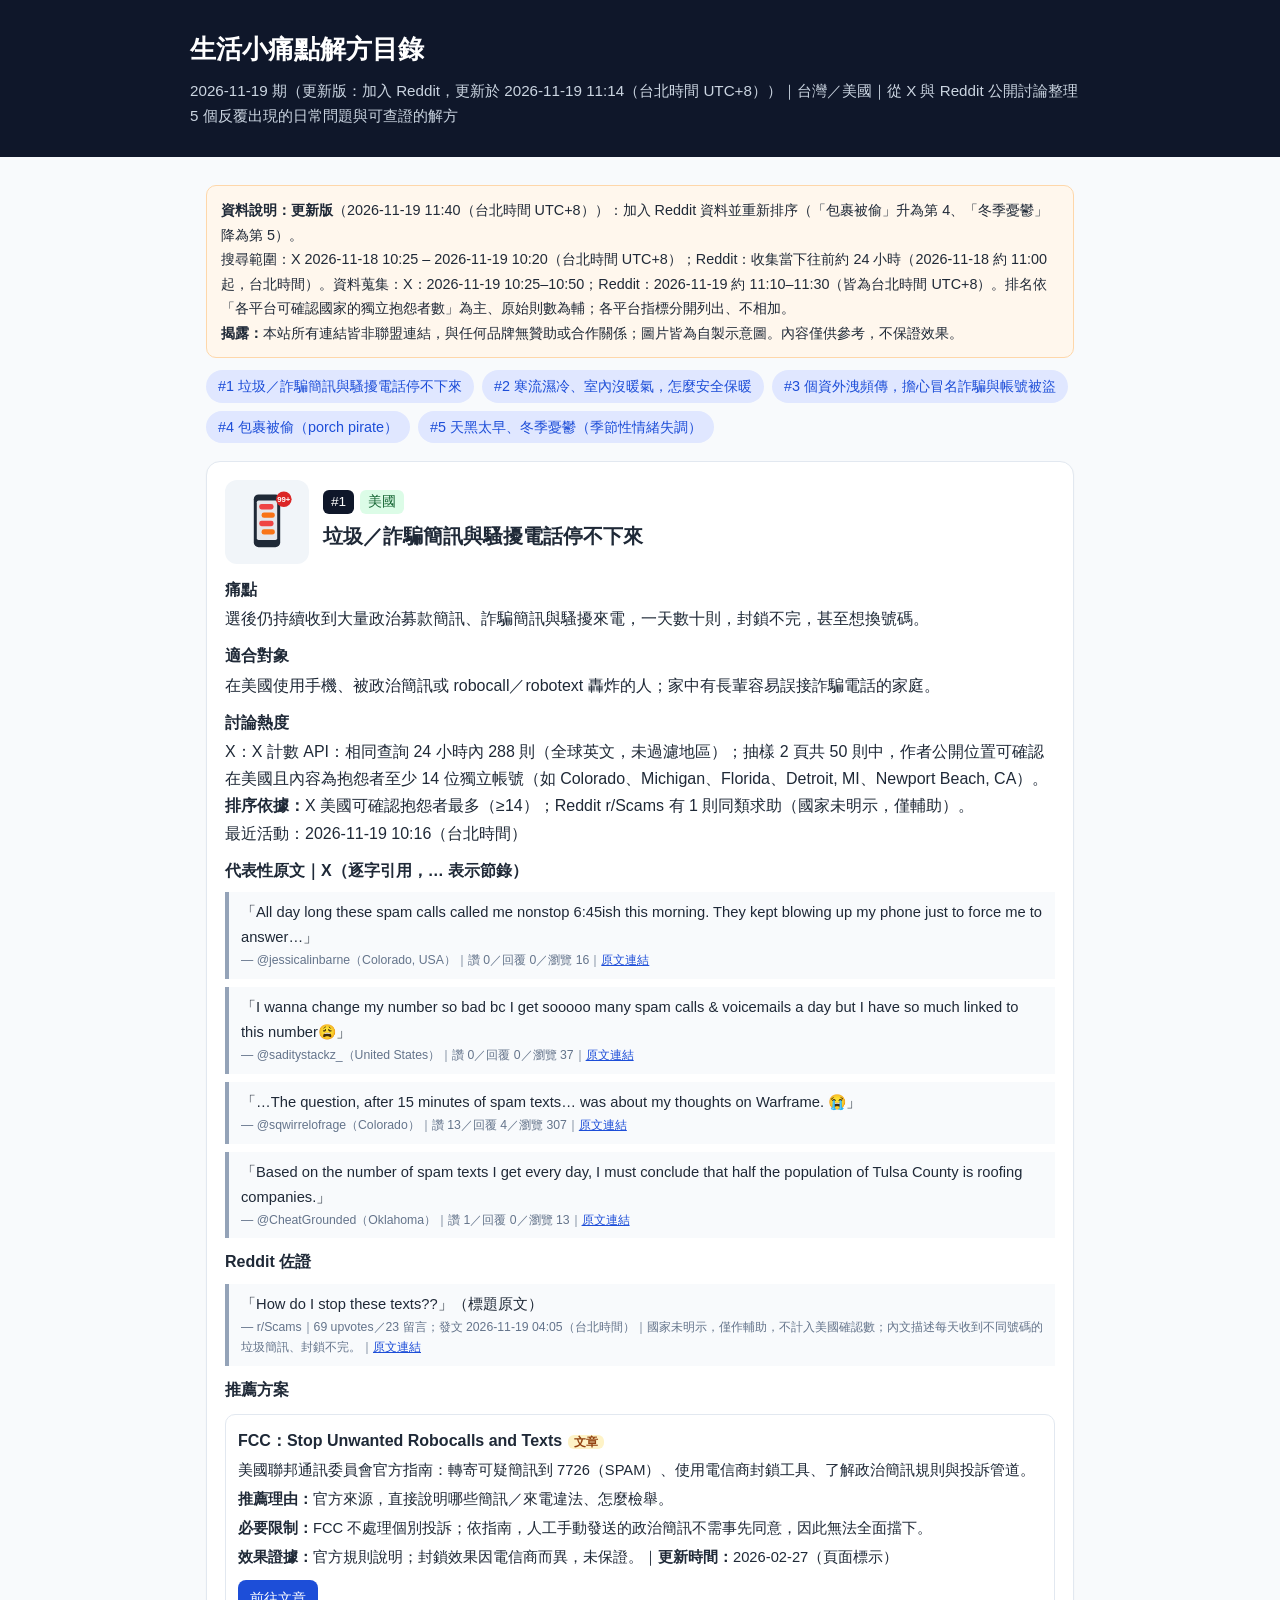
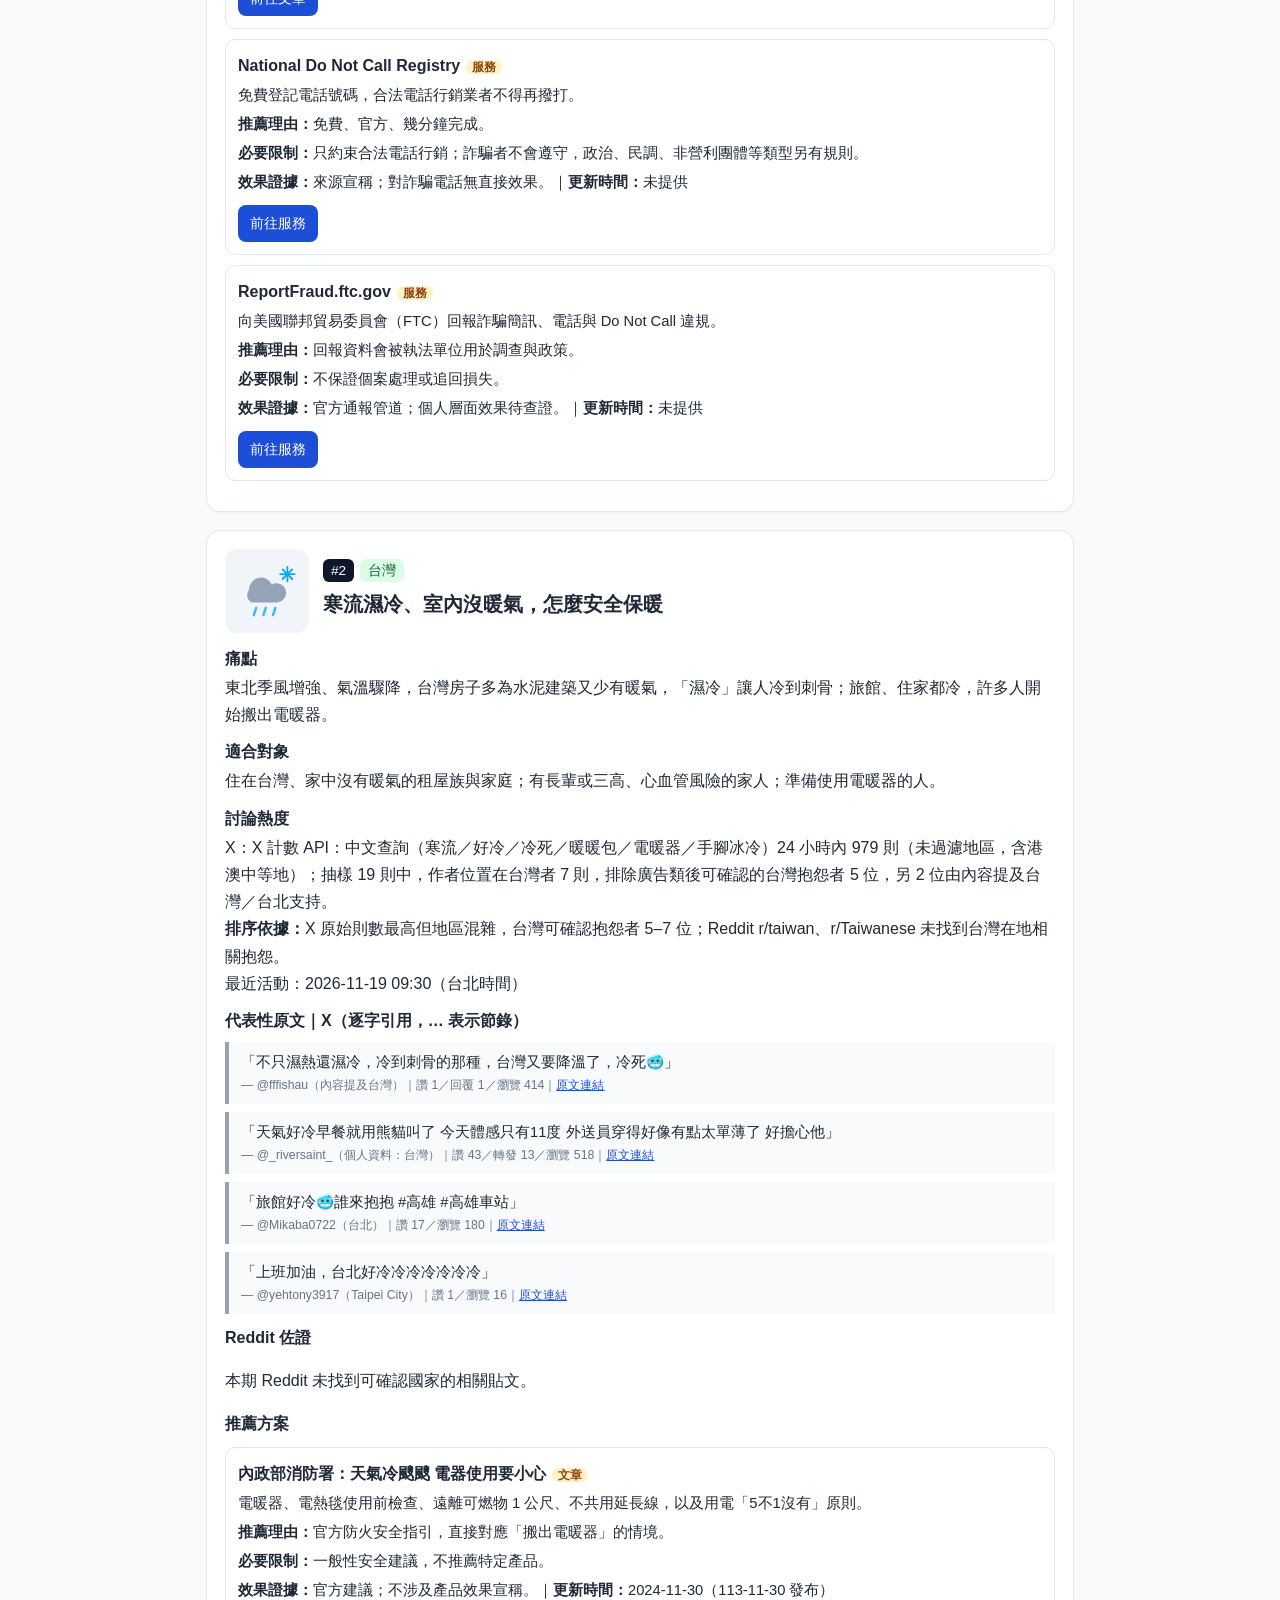
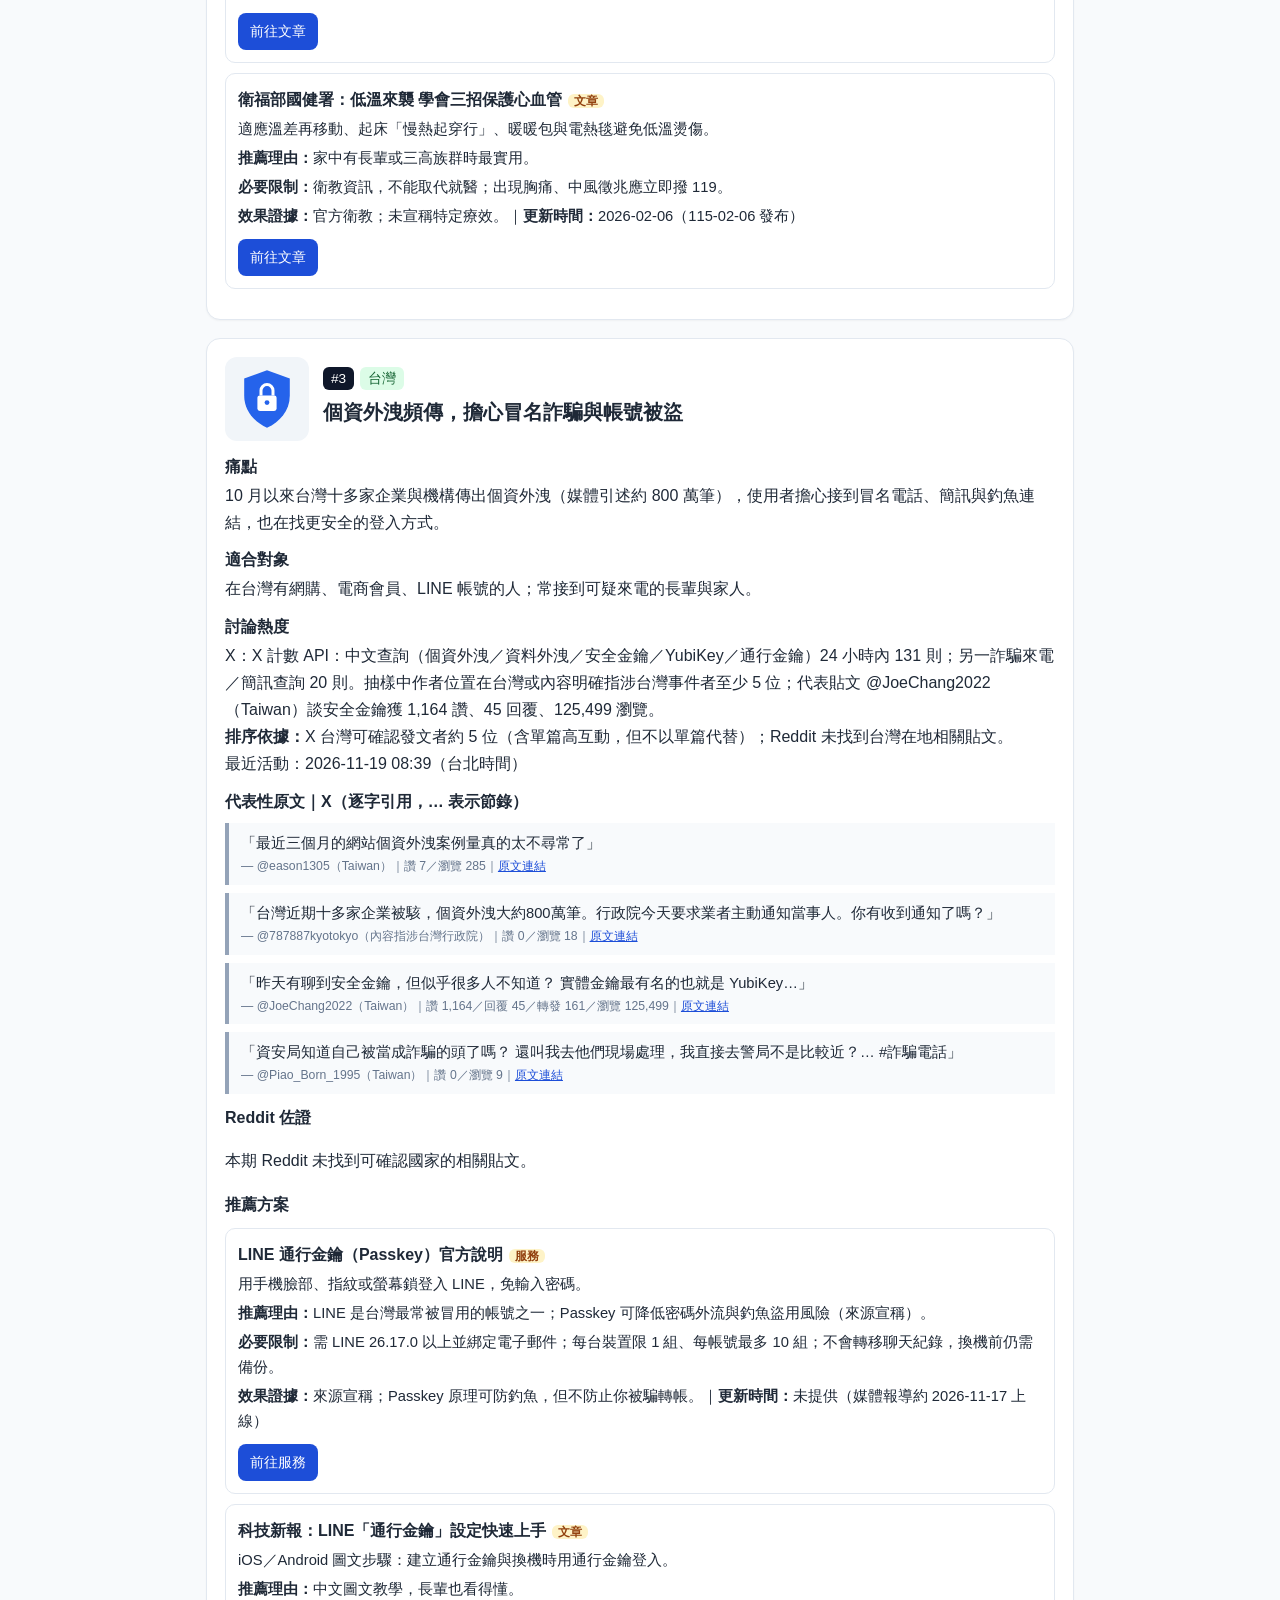
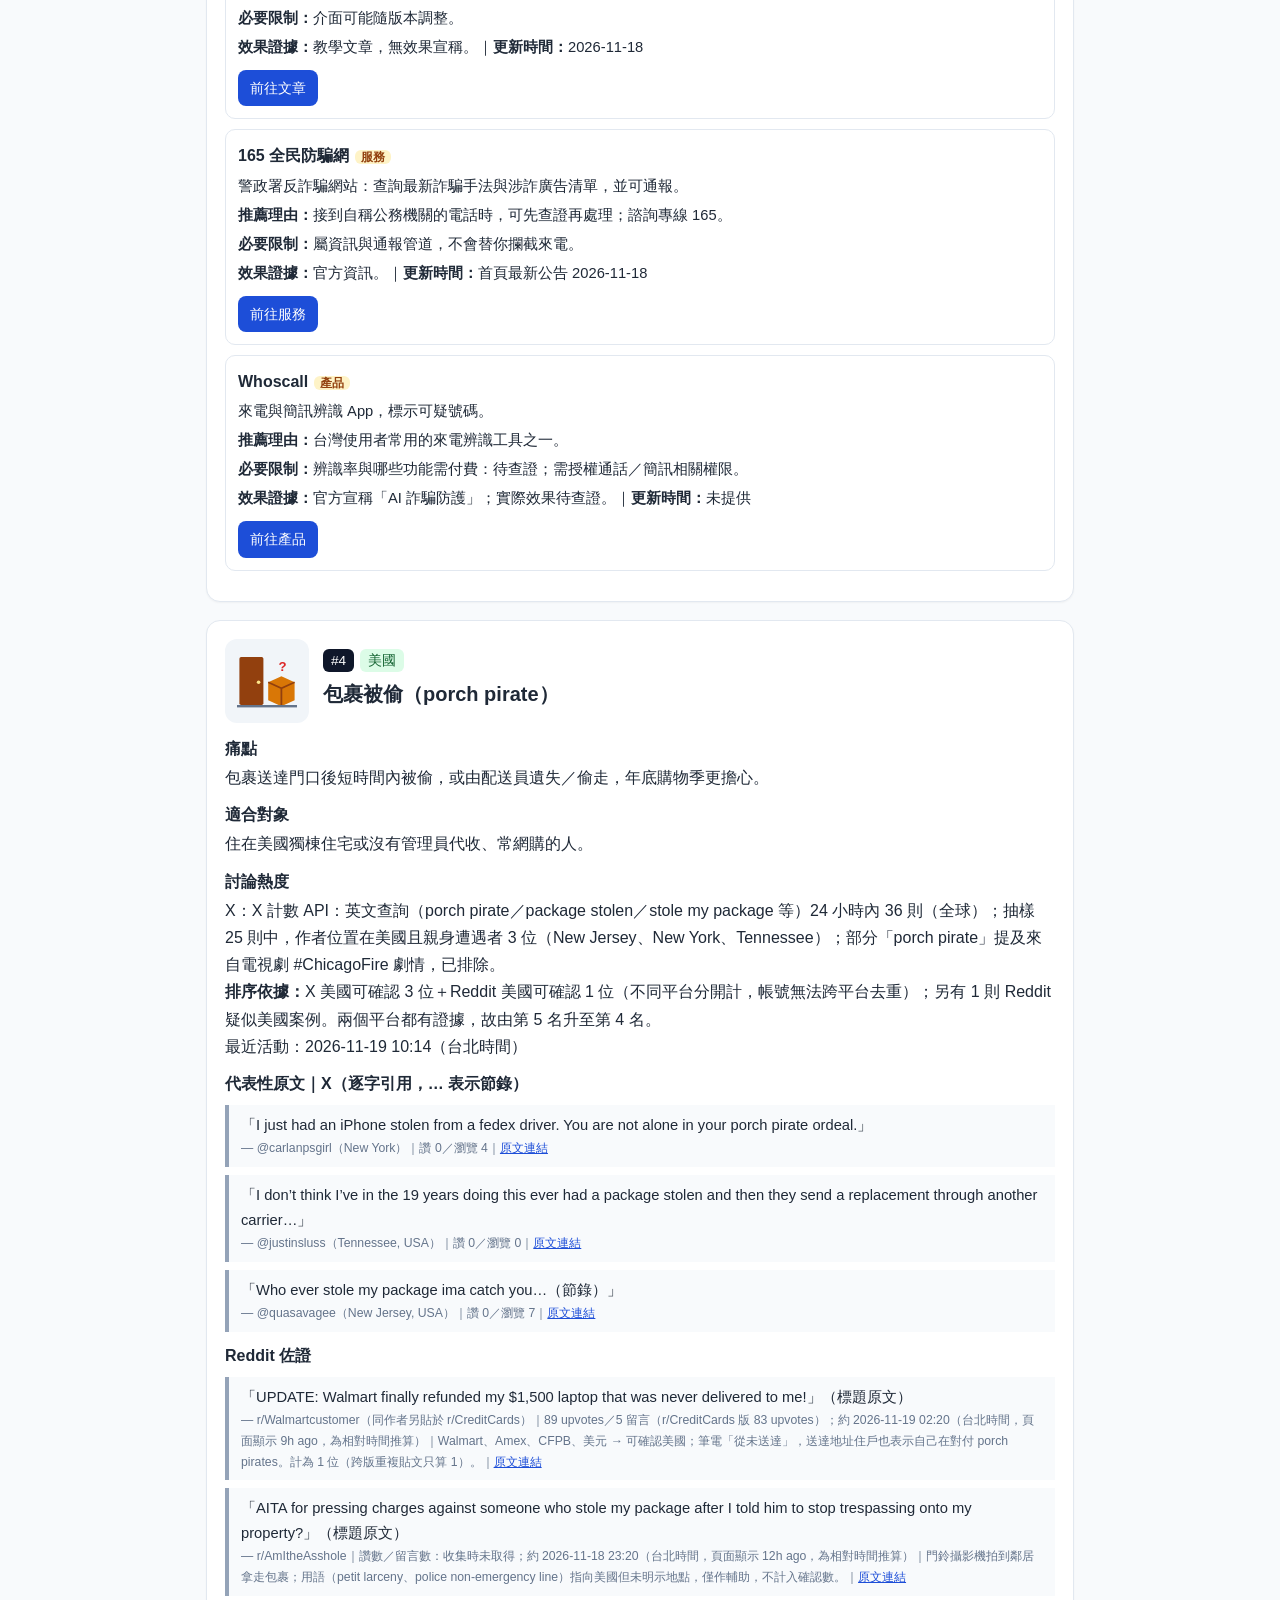
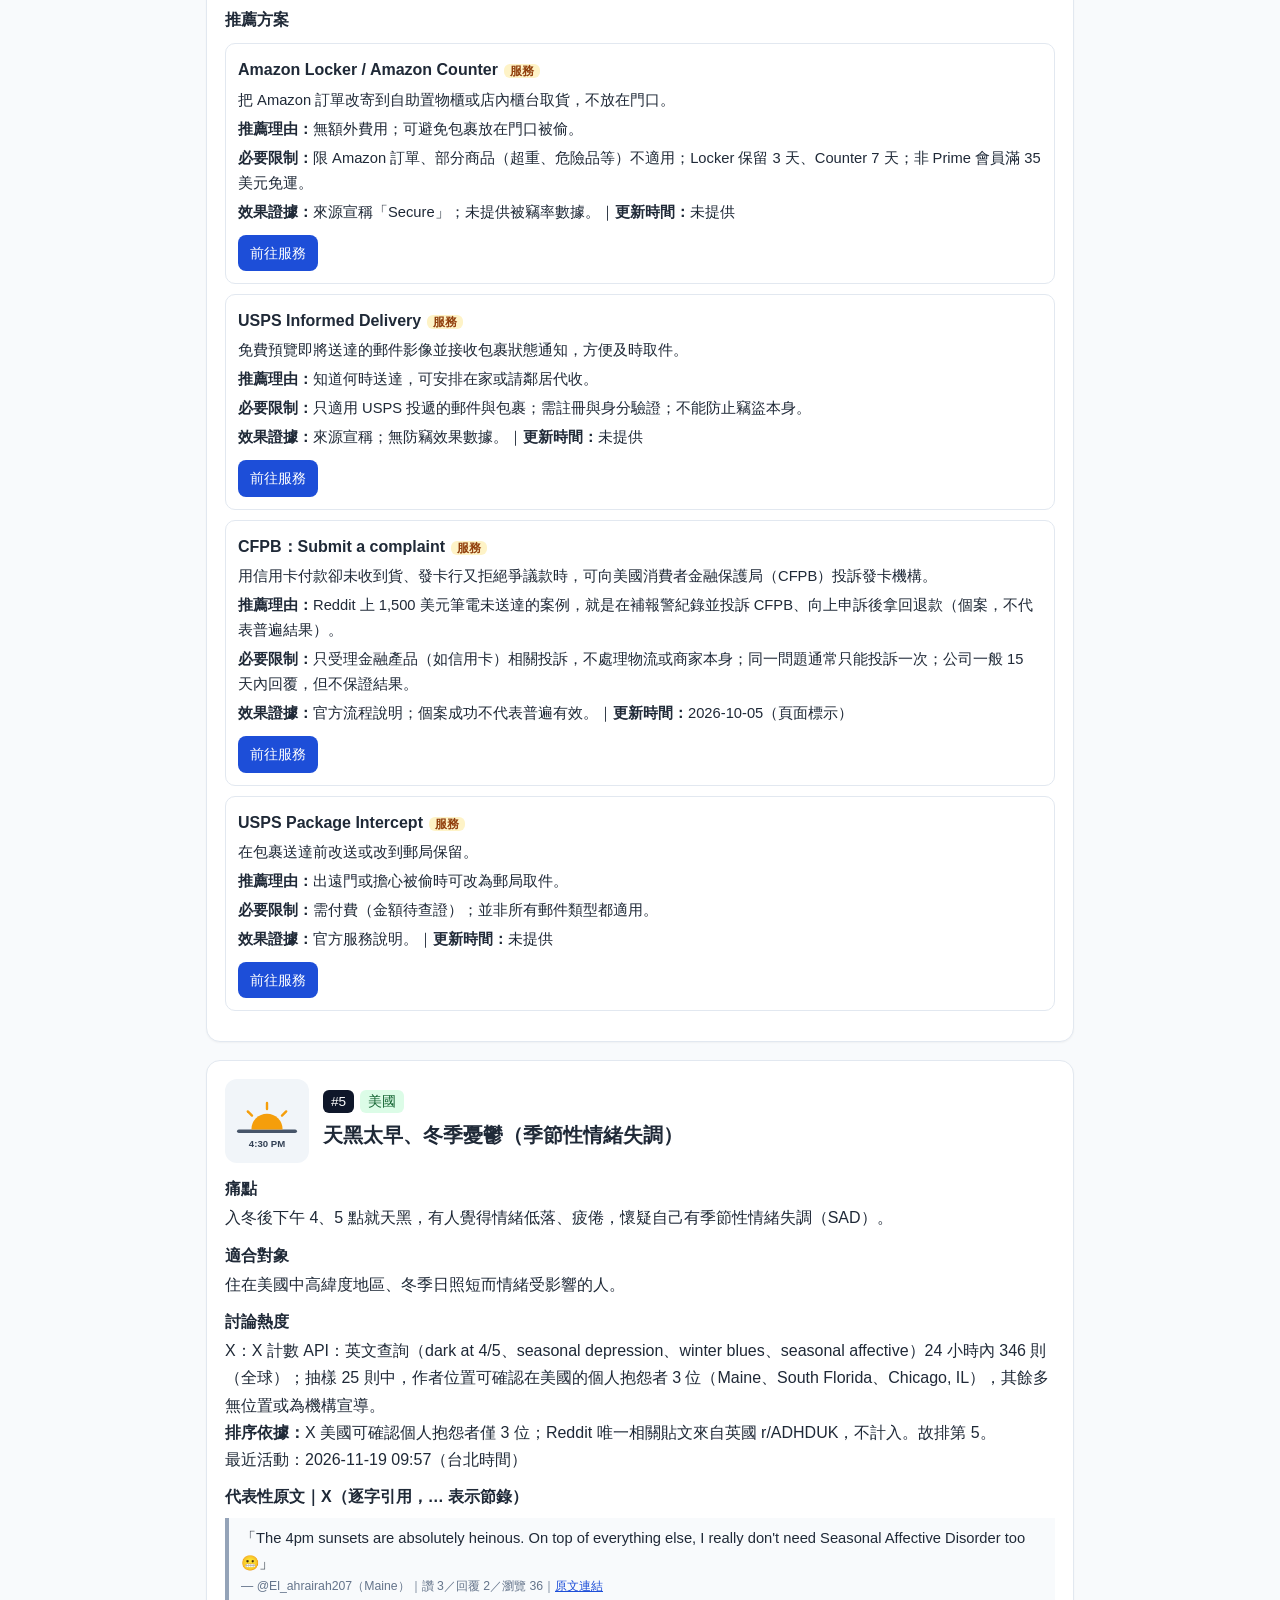
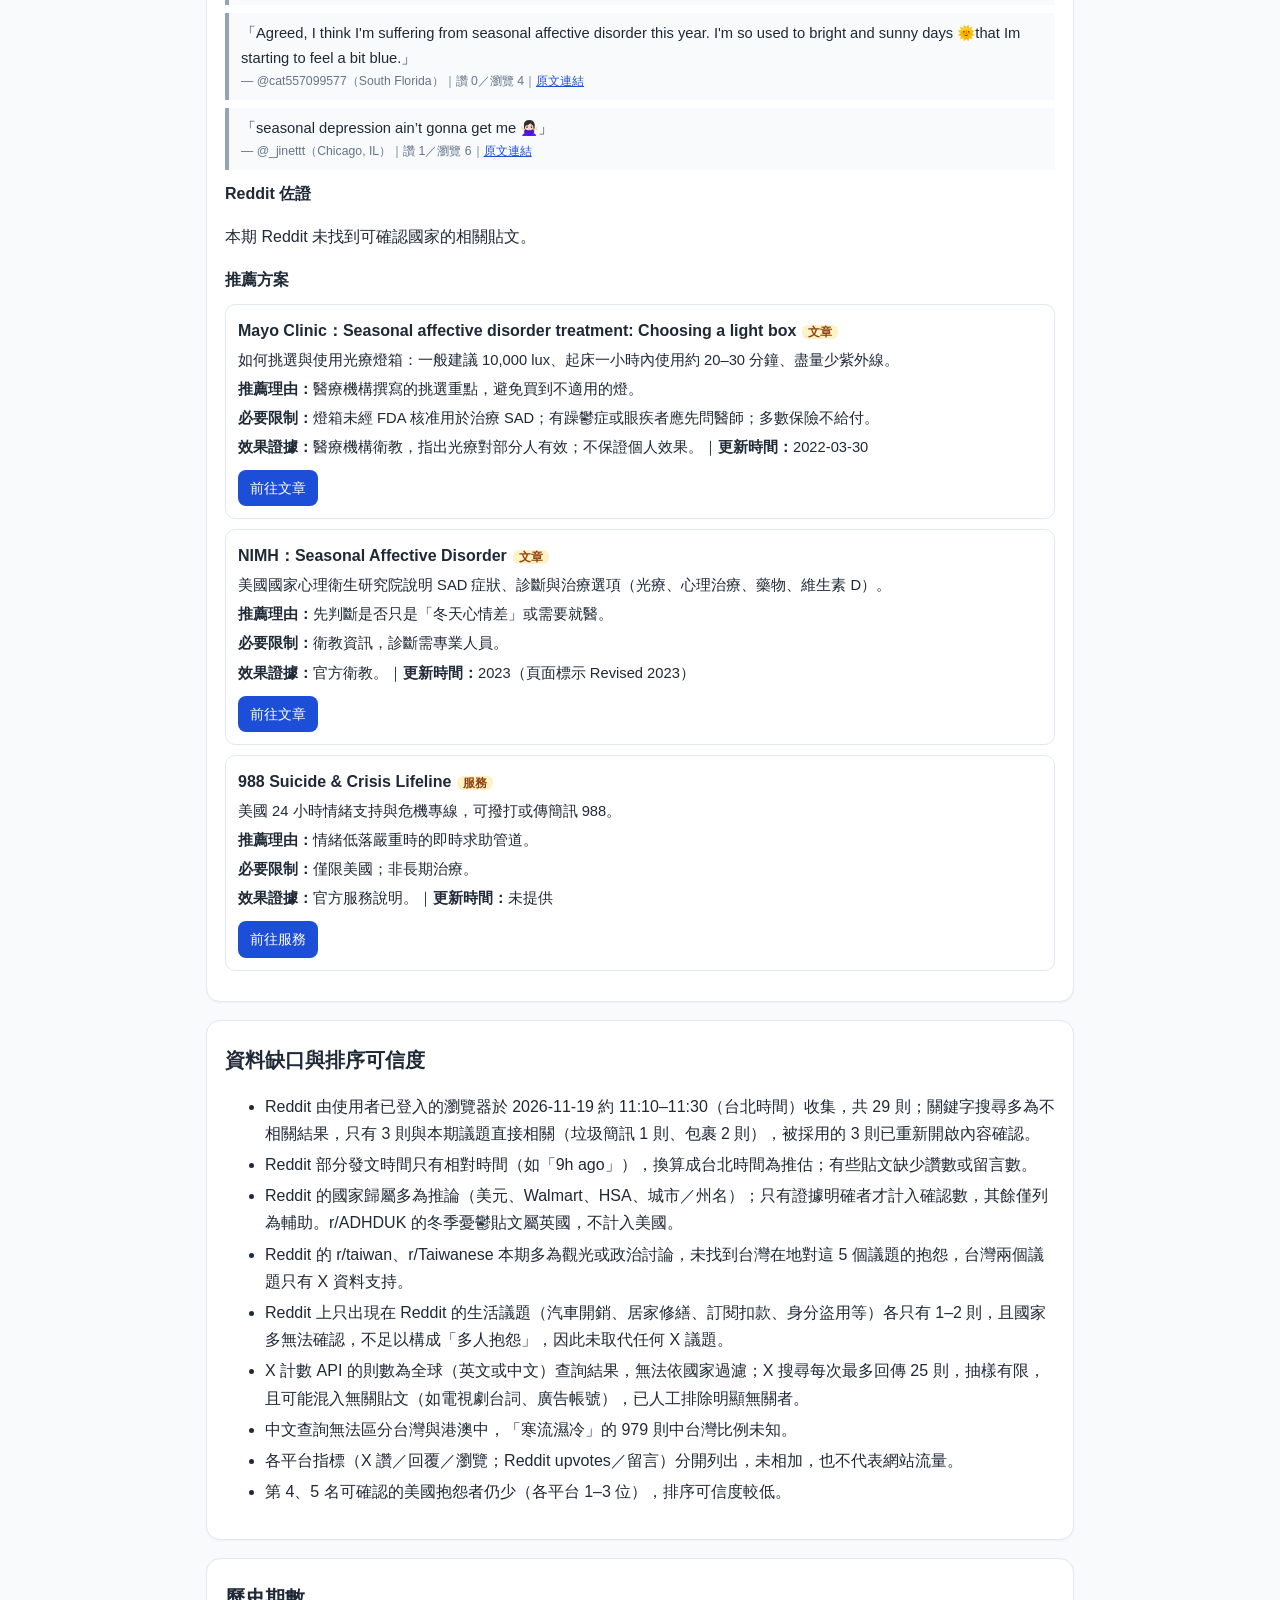
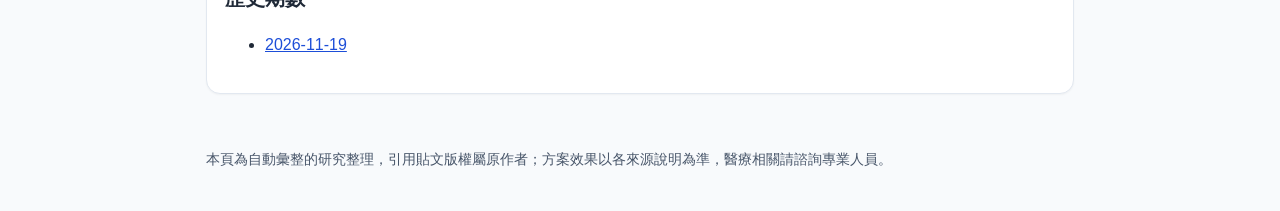
==== commit ed54dc2b: "Fix update timestamp" ====
--- a/issues/2026-11-19.html
+++ b/issues/2026-11-19.html
@@ -1,5 +1,5 @@
 <!doctype html><html lang="zh-Hant-TW"><head><meta charset="utf-8"><meta name="viewport" content="width=device-width,initial-scale=1"><title>生活小痛點解方目錄｜2026-11-19</title><meta name="description" content="從 X 討論整理台灣、美國使用者反覆抱怨的生活問題與可查證的解決方案。"><link rel="stylesheet" href="../assets/style.css"></head><body>
-<header><div class="w"><h1>生活小痛點解方目錄</h1><p>2026-11-19 期（更新版：加入 Reddit，更新於 2026-11-19 11:40（台北時間 UTC+8））｜台灣／美國｜從 X 與 Reddit 公開討論整理 5 個反覆出現的日常問題與可查證的解方</p></div></header><main>
+<header><div class="w"><h1>生活小痛點解方目錄</h1><p>2026-11-19 期（更新版：加入 Reddit，更新於 2026-11-19 11:14（台北時間 UTC+8））｜台灣／美國｜從 X 與 Reddit 公開討論整理 5 個反覆出現的日常問題與可查證的解方</p></div></header><main>
 <div class="note"><b>資料說明：</b><b>更新版</b>（2026-11-19 11:40（台北時間 UTC+8））：加入 Reddit 資料並重新排序（「包裹被偷」升為第 4、「冬季憂鬱」降為第 5）。<br>搜尋範圍：X 2026-11-18 10:25 – 2026-11-19 10:20（台北時間 UTC+8）；Reddit：收集當下往前約 24 小時（2026-11-18 約 11:00 起，台北時間）。資料蒐集：X：2026-11-19 10:25–10:50；Reddit：2026-11-19 約 11:10–11:30（皆為台北時間 UTC+8）。排名依「各平台可確認國家的獨立抱怨者數」為主、原始則數為輔；各平台指標分開列出、不相加。<br><b>揭露：</b>本站所有連結皆非聯盟連結，與任何品牌無贊助或合作關係；圖片皆為自製示意圖。內容僅供參考，不保證效果。</div>
 <nav class="toc"><a href="#spam">#1 垃圾／詐騙簡訊與騷擾電話停不下來</a><a href="#cold">#2 寒流濕冷、室內沒暖氣，怎麼安全保暖</a><a href="#privacy">#3 個資外洩頻傳，擔心冒名詐騙與帳號被盜</a><a href="#package">#4 包裹被偷（porch pirate）</a><a href="#sad">#5 天黑太早、冬季憂鬱（季節性情緒失調）</a></nav>
 <section class="card" id="spam"><div class="head"><svg viewBox="0 0 120 120" role="img" aria-label="手機收到大量簡訊示意圖"><rect x="38" y="14" width="44" height="88" rx="8" fill="#1f2937"/><rect x="43" y="24" width="34" height="66" rx="3" fill="#e5e7eb"/><rect x="47" y="30" width="24" height="9" rx="4" fill="#ef4444"/><rect x="51" y="44" width="22" height="9" rx="4" fill="#f97316"/><rect x="47" y="58" width="24" height="9" rx="4" fill="#ef4444"/><rect x="51" y="72" width="22" height="9" rx="4" fill="#f97316"/><circle cx="88" cy="22" r="13" fill="#dc2626"/><text x="88" y="27" font-size="13" text-anchor="middle" fill="#fff" font-family="sans-serif" font-weight="700">99+</text></svg><div><span class="rank">#1</span><span class="tag">美國</span><h2>垃圾／詐騙簡訊與騷擾電話停不下來</h2></div></div><dl>
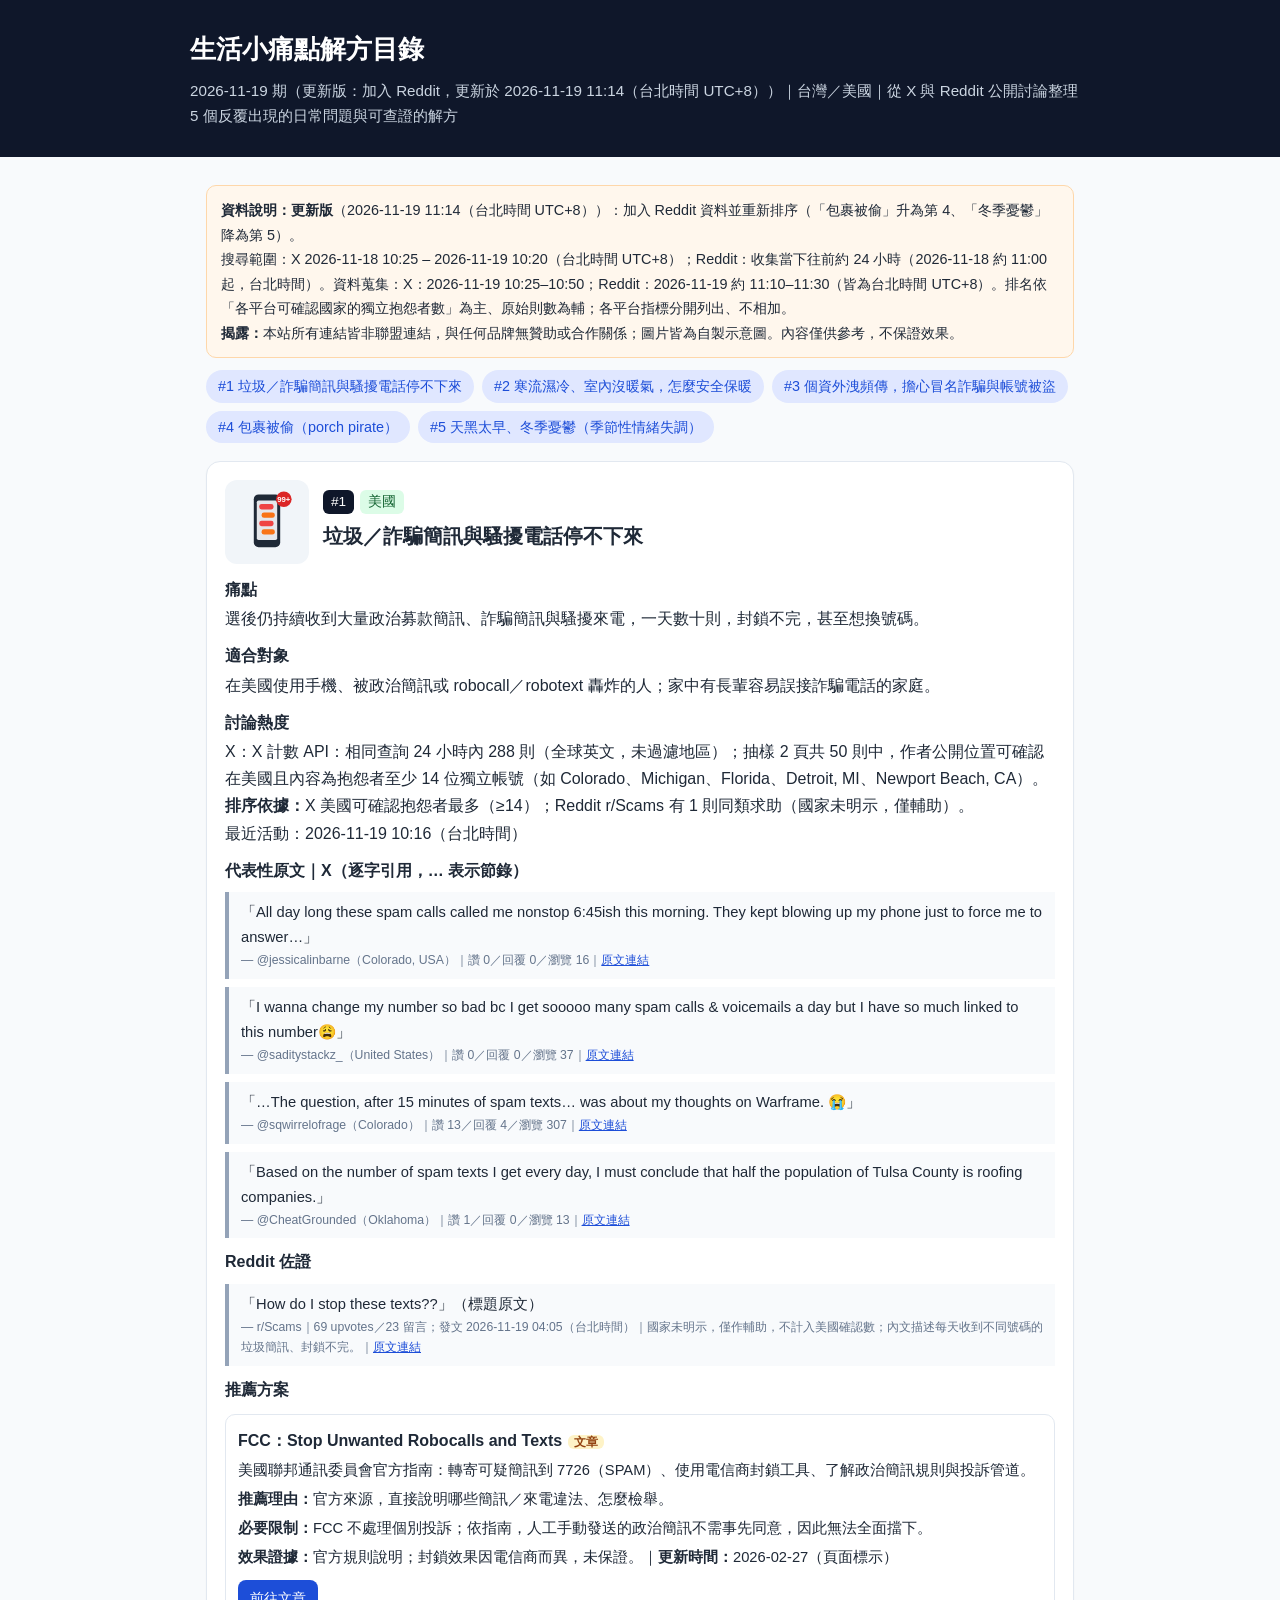
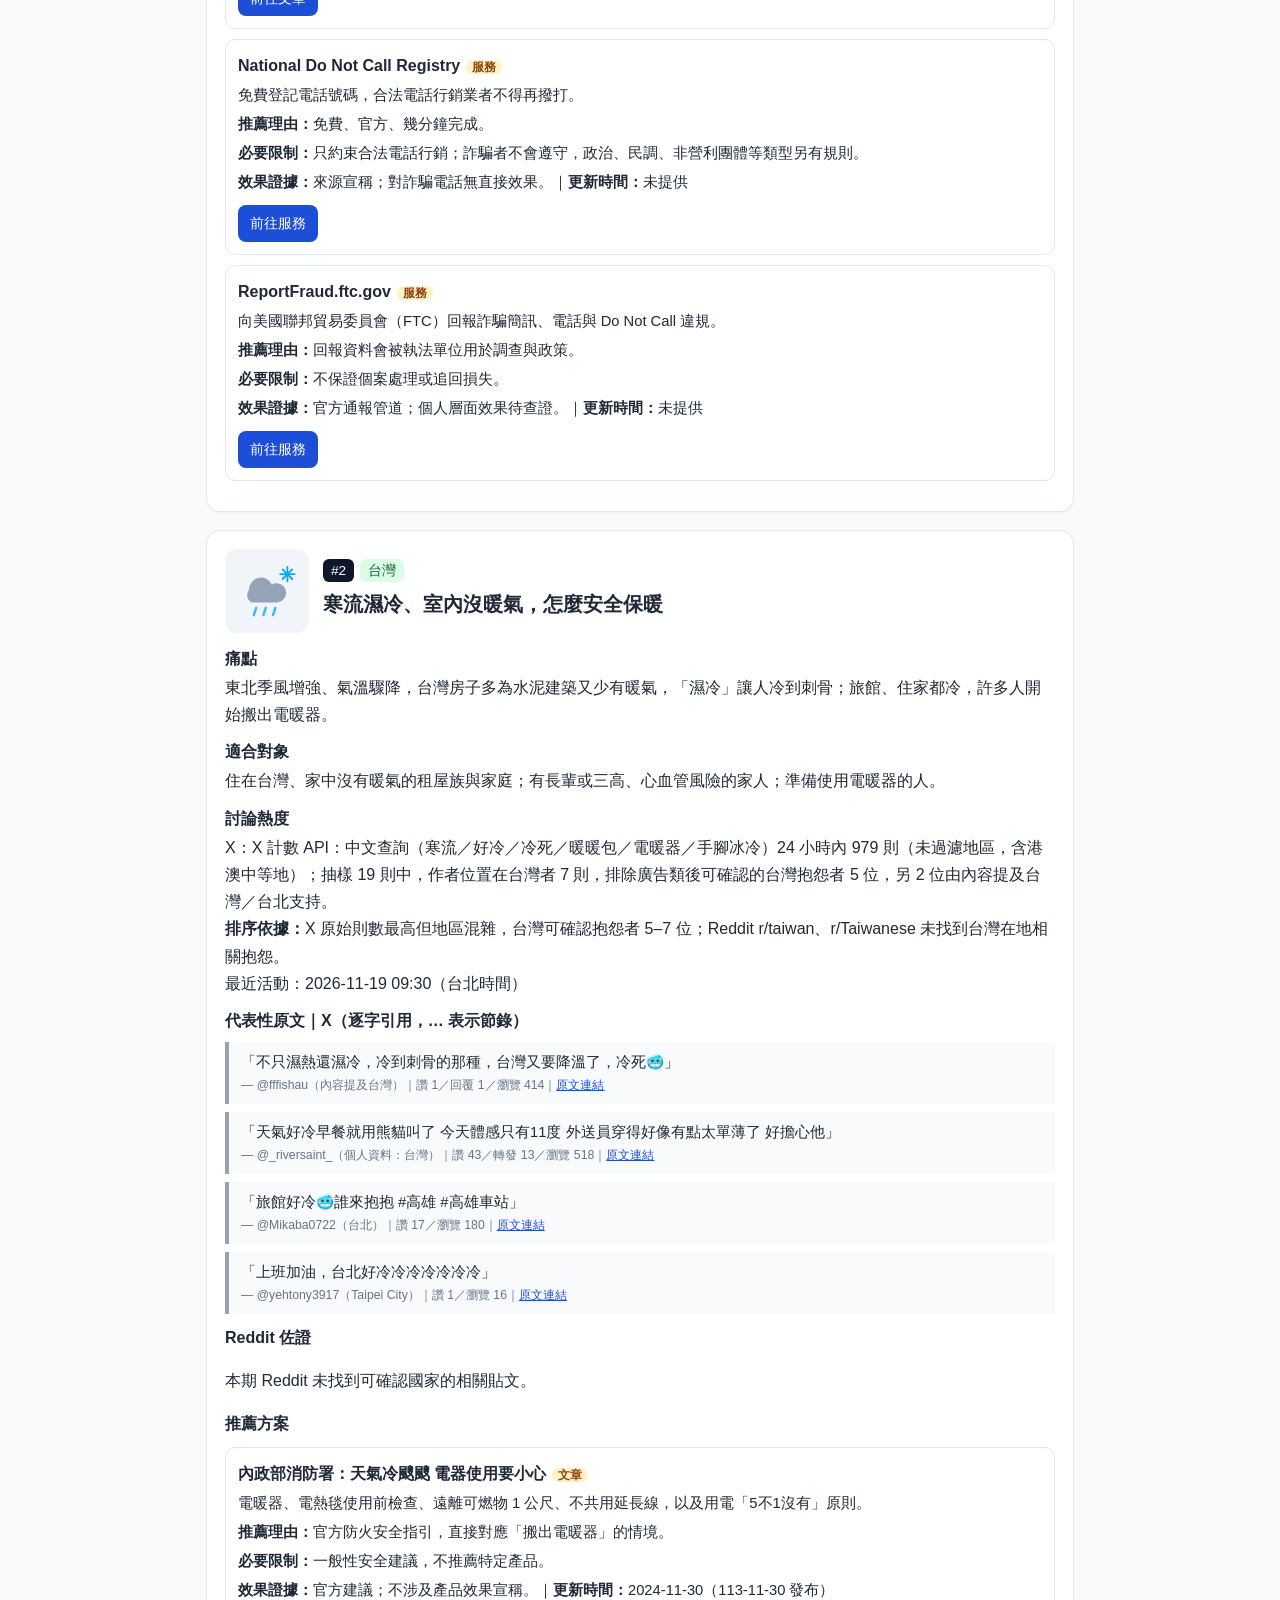
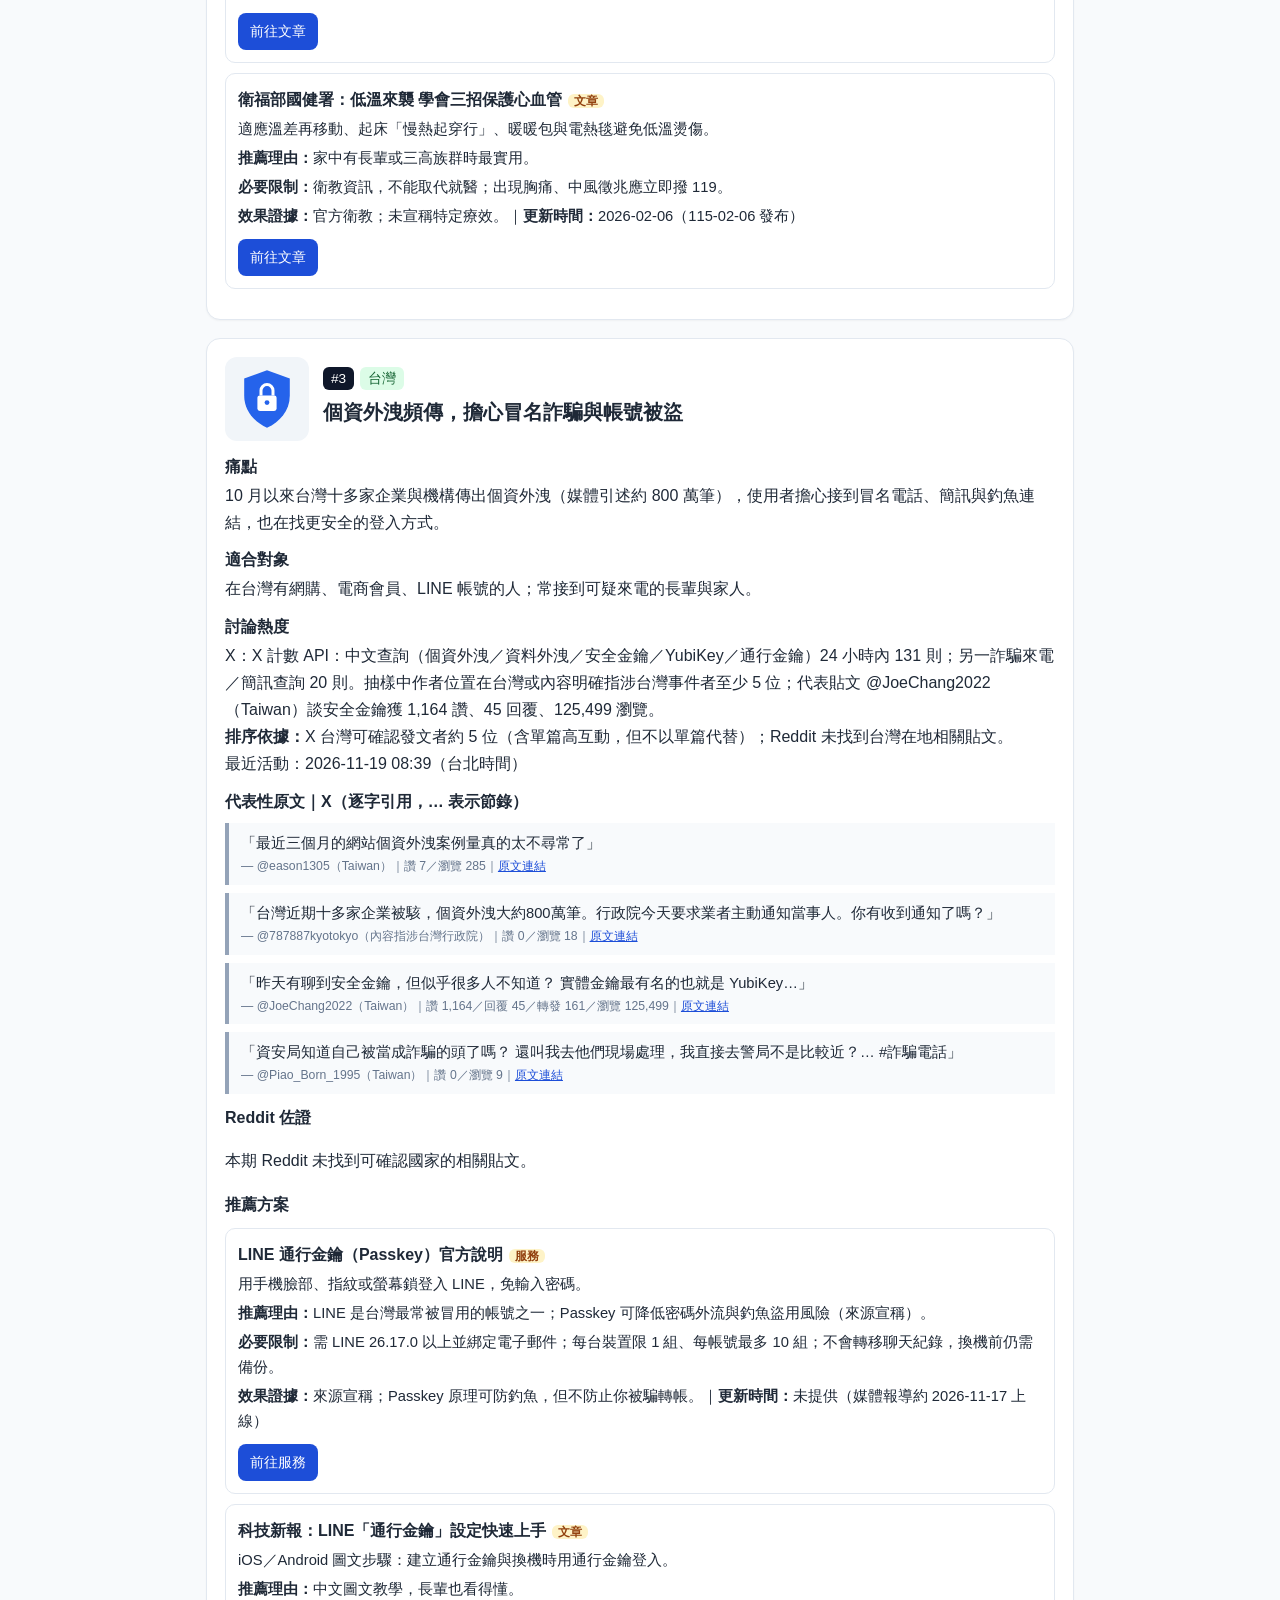
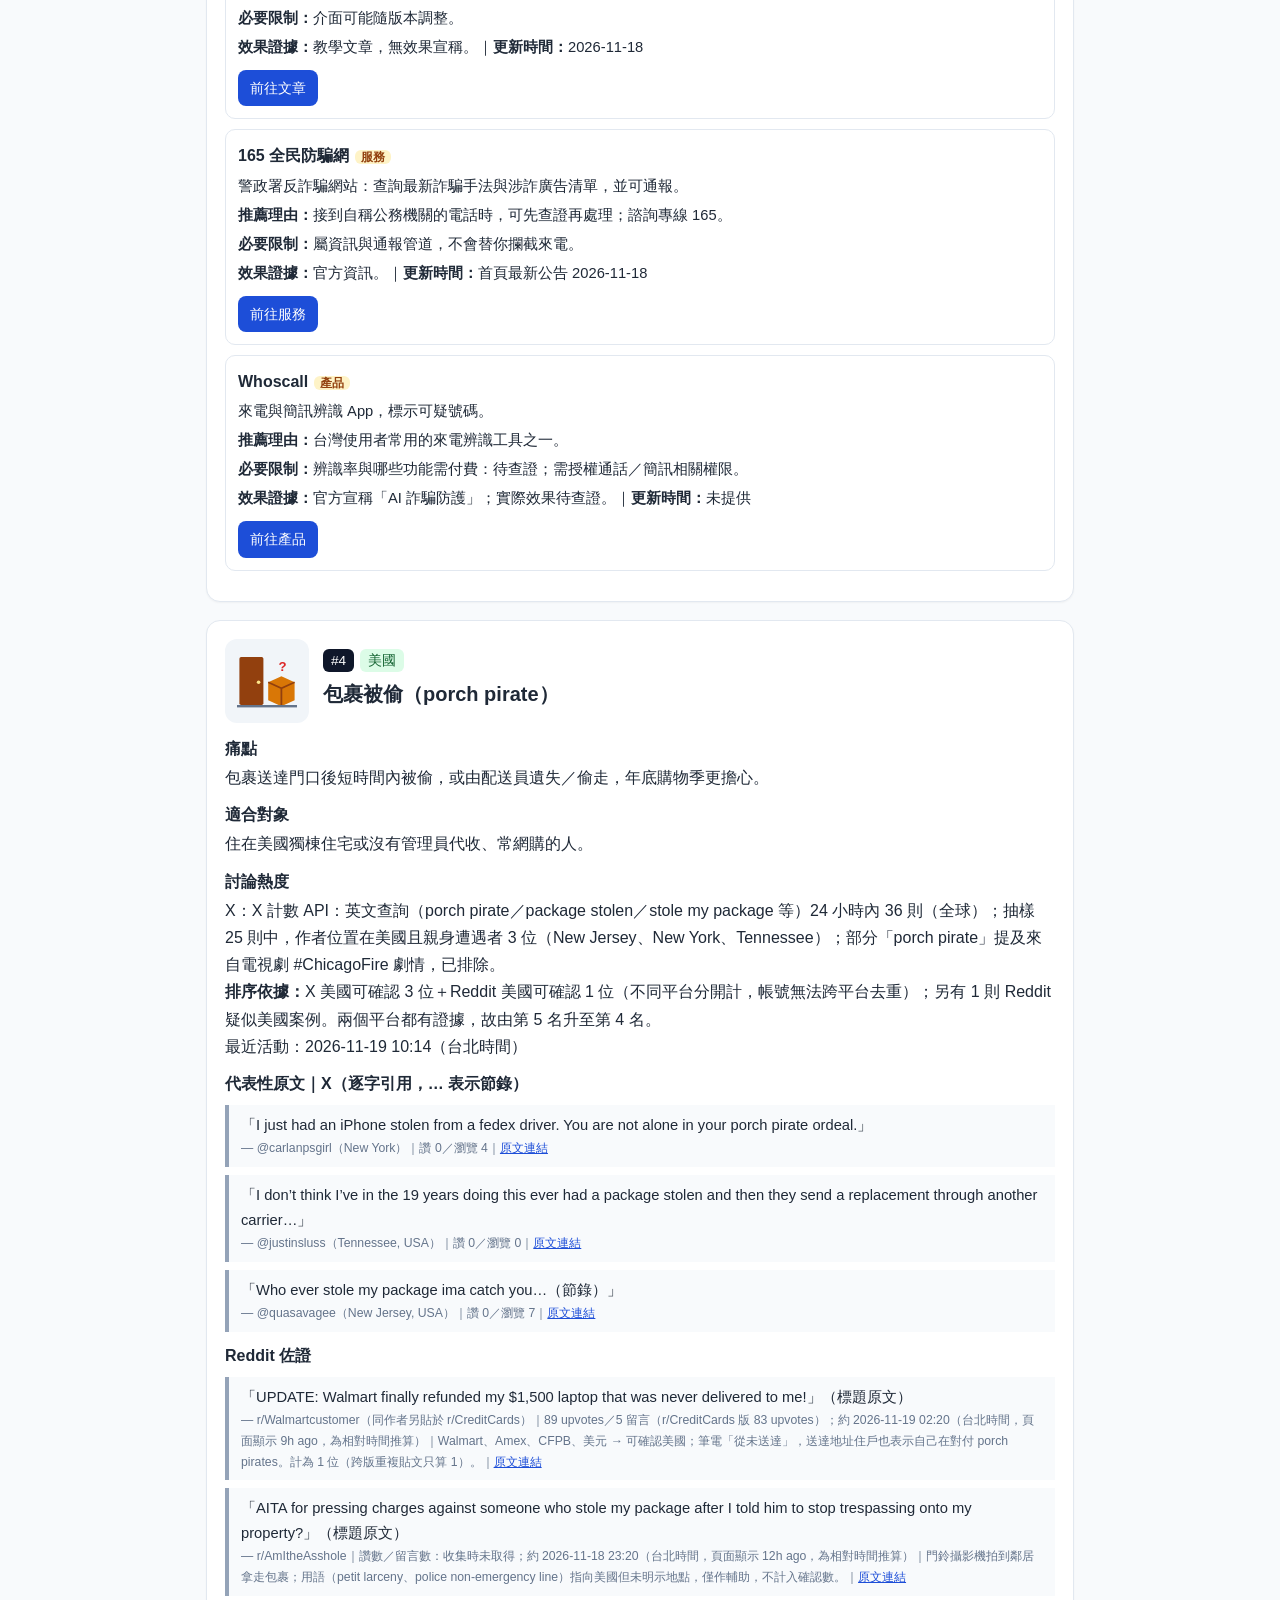
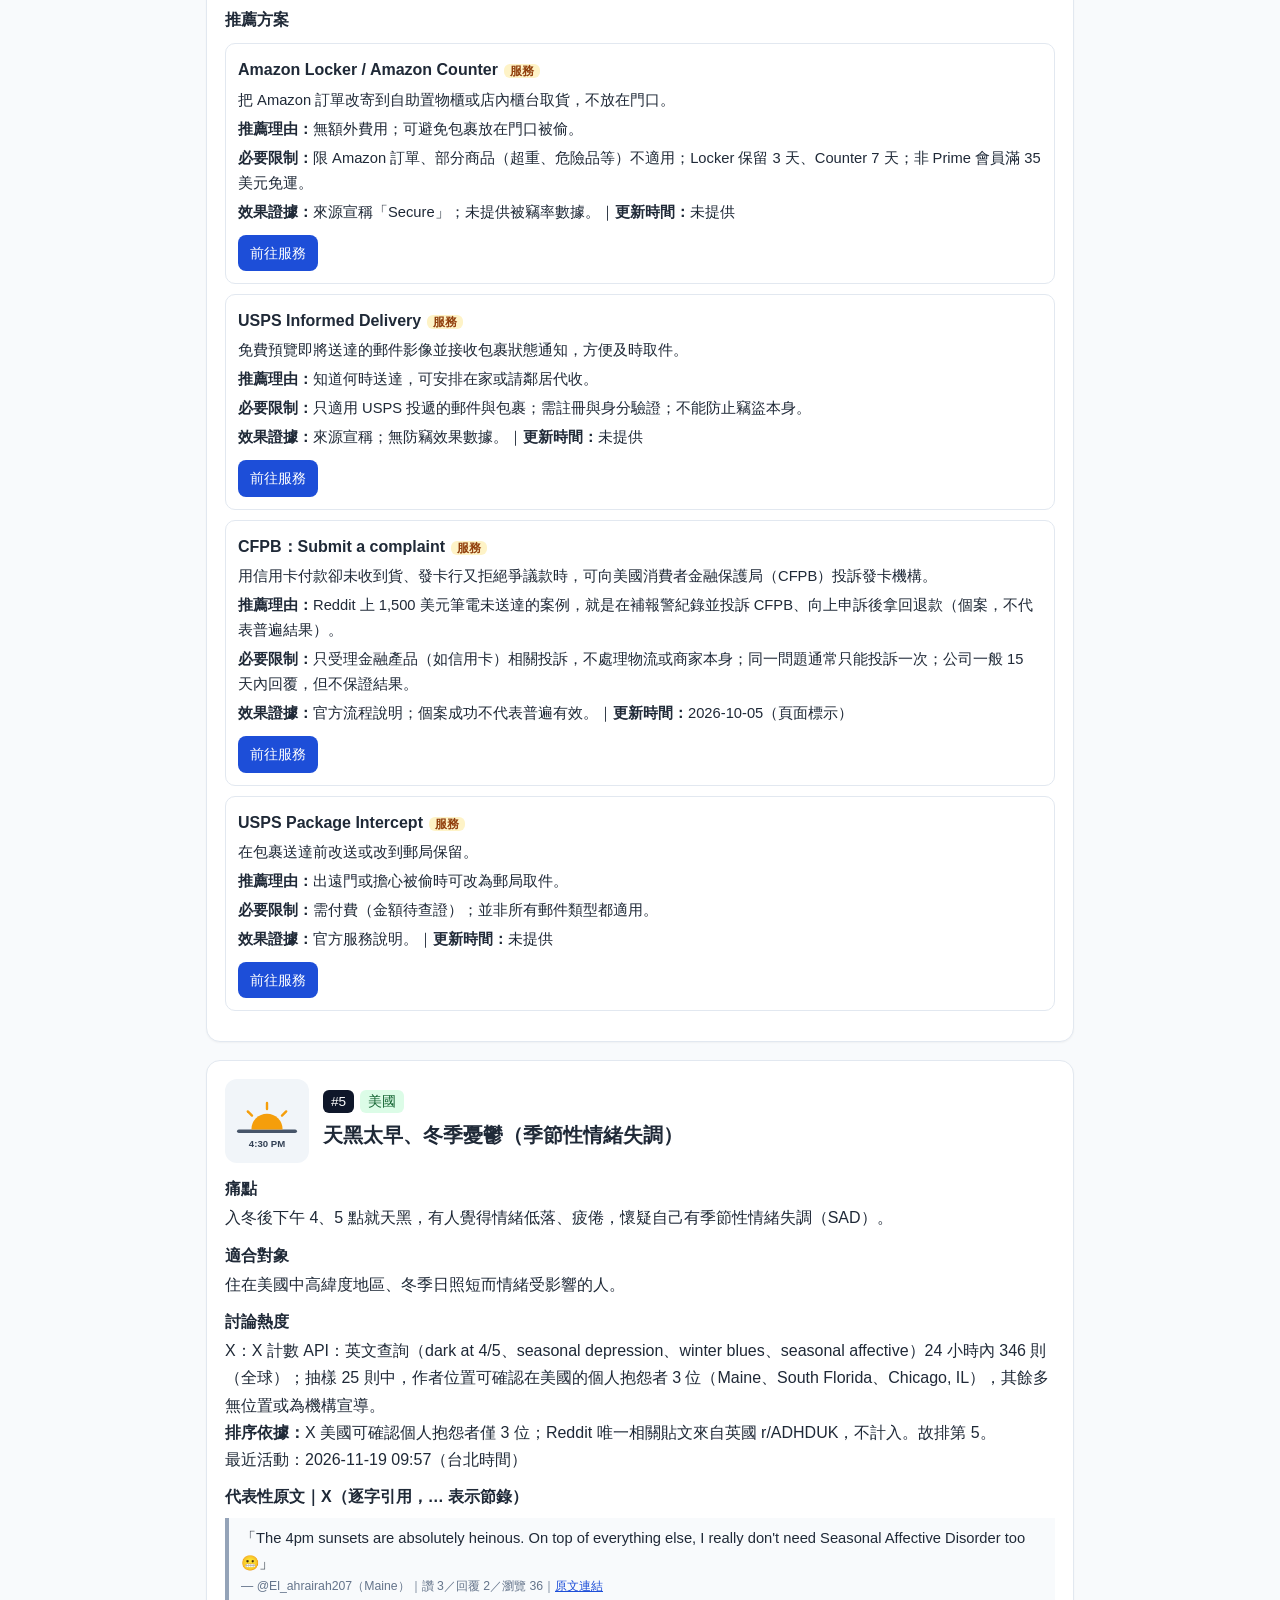
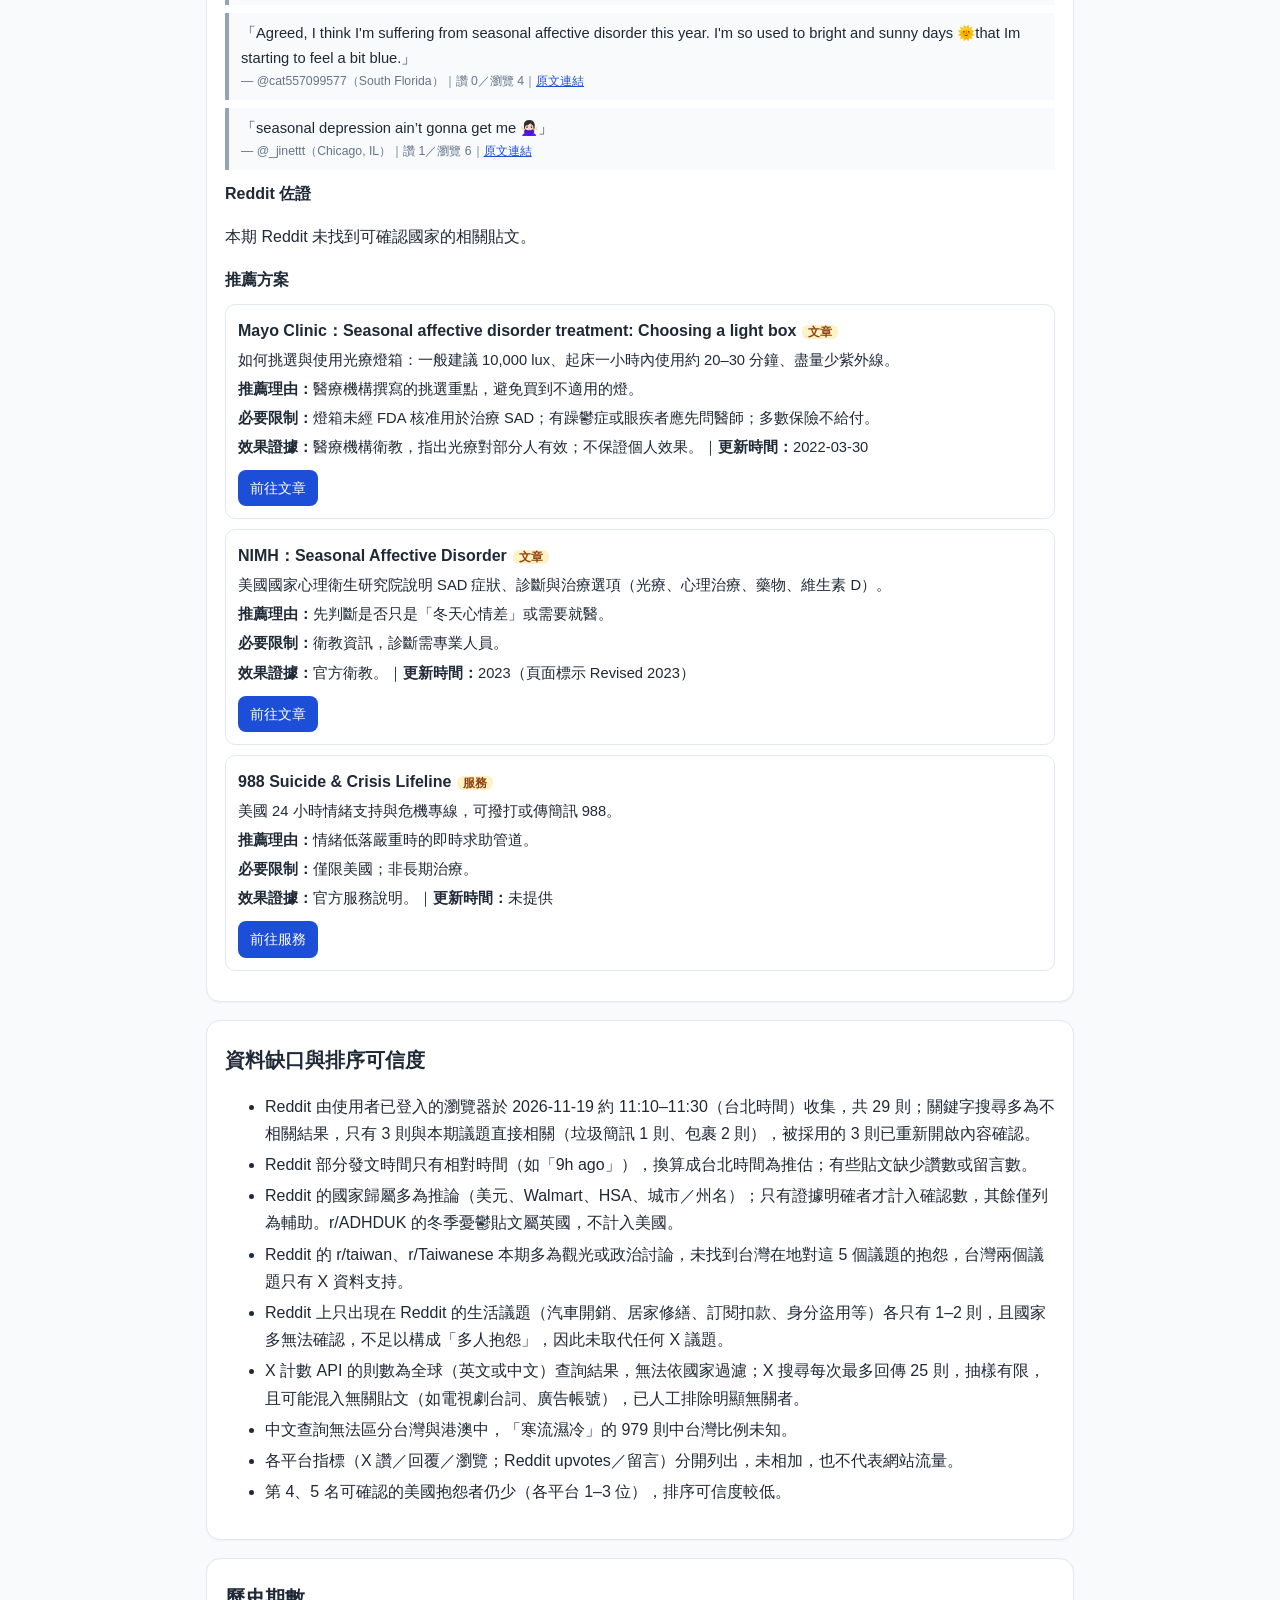
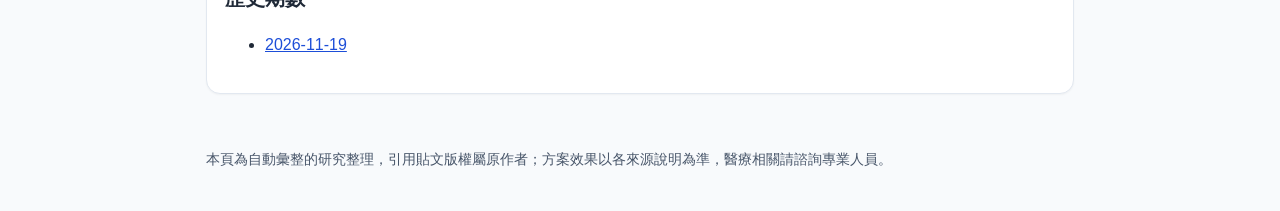
==== commit 96f40989: "Fix remaining timestamp" ====
--- a/issues/2026-11-19.html
+++ b/issues/2026-11-19.html
@@ -1,6 +1,6 @@
 <!doctype html><html lang="zh-Hant-TW"><head><meta charset="utf-8"><meta name="viewport" content="width=device-width,initial-scale=1"><title>生活小痛點解方目錄｜2026-11-19</title><meta name="description" content="從 X 討論整理台灣、美國使用者反覆抱怨的生活問題與可查證的解決方案。"><link rel="stylesheet" href="../assets/style.css"></head><body>
 <header><div class="w"><h1>生活小痛點解方目錄</h1><p>2026-11-19 期（更新版：加入 Reddit，更新於 2026-11-19 11:14（台北時間 UTC+8））｜台灣／美國｜從 X 與 Reddit 公開討論整理 5 個反覆出現的日常問題與可查證的解方</p></div></header><main>
-<div class="note"><b>資料說明：</b><b>更新版</b>（2026-11-19 11:40（台北時間 UTC+8））：加入 Reddit 資料並重新排序（「包裹被偷」升為第 4、「冬季憂鬱」降為第 5）。<br>搜尋範圍：X 2026-11-18 10:25 – 2026-11-19 10:20（台北時間 UTC+8）；Reddit：收集當下往前約 24 小時（2026-11-18 約 11:00 起，台北時間）。資料蒐集：X：2026-11-19 10:25–10:50；Reddit：2026-11-19 約 11:10–11:30（皆為台北時間 UTC+8）。排名依「各平台可確認國家的獨立抱怨者數」為主、原始則數為輔；各平台指標分開列出、不相加。<br><b>揭露：</b>本站所有連結皆非聯盟連結，與任何品牌無贊助或合作關係；圖片皆為自製示意圖。內容僅供參考，不保證效果。</div>
+<div class="note"><b>資料說明：</b><b>更新版</b>（2026-11-19 11:14（台北時間 UTC+8））：加入 Reddit 資料並重新排序（「包裹被偷」升為第 4、「冬季憂鬱」降為第 5）。<br>搜尋範圍：X 2026-11-18 10:25 – 2026-11-19 10:20（台北時間 UTC+8）；Reddit：收集當下往前約 24 小時（2026-11-18 約 11:00 起，台北時間）。資料蒐集：X：2026-11-19 10:25–10:50；Reddit：2026-11-19 約 11:10–11:30（皆為台北時間 UTC+8）。排名依「各平台可確認國家的獨立抱怨者數」為主、原始則數為輔；各平台指標分開列出、不相加。<br><b>揭露：</b>本站所有連結皆非聯盟連結，與任何品牌無贊助或合作關係；圖片皆為自製示意圖。內容僅供參考，不保證效果。</div>
 <nav class="toc"><a href="#spam">#1 垃圾／詐騙簡訊與騷擾電話停不下來</a><a href="#cold">#2 寒流濕冷、室內沒暖氣，怎麼安全保暖</a><a href="#privacy">#3 個資外洩頻傳，擔心冒名詐騙與帳號被盜</a><a href="#package">#4 包裹被偷（porch pirate）</a><a href="#sad">#5 天黑太早、冬季憂鬱（季節性情緒失調）</a></nav>
 <section class="card" id="spam"><div class="head"><svg viewBox="0 0 120 120" role="img" aria-label="手機收到大量簡訊示意圖"><rect x="38" y="14" width="44" height="88" rx="8" fill="#1f2937"/><rect x="43" y="24" width="34" height="66" rx="3" fill="#e5e7eb"/><rect x="47" y="30" width="24" height="9" rx="4" fill="#ef4444"/><rect x="51" y="44" width="22" height="9" rx="4" fill="#f97316"/><rect x="47" y="58" width="24" height="9" rx="4" fill="#ef4444"/><rect x="51" y="72" width="22" height="9" rx="4" fill="#f97316"/><circle cx="88" cy="22" r="13" fill="#dc2626"/><text x="88" y="27" font-size="13" text-anchor="middle" fill="#fff" font-family="sans-serif" font-weight="700">99+</text></svg><div><span class="rank">#1</span><span class="tag">美國</span><h2>垃圾／詐騙簡訊與騷擾電話停不下來</h2></div></div><dl>
 <dt>痛點</dt><dd>選後仍持續收到大量政治募款簡訊、詐騙簡訊與騷擾來電，一天數十則，封鎖不完，甚至想換號碼。</dd><dt>適合對象</dt><dd>在美國使用手機、被政治簡訊或 robocall／robotext 轟炸的人；家中有長輩容易誤接詐騙電話的家庭。</dd><dt>討論熱度</dt><dd>X：X 計數 API：相同查詢 24 小時內 288 則（全球英文，未過濾地區）；抽樣 2 頁共 50 則中，作者公開位置可確認在美國且內容為抱怨者至少 14 位獨立帳號（如 Colorado、Michigan、Florida、Detroit, MI、Newport Beach, CA）。<br><b>排序依據：</b>X 美國可確認抱怨者最多（≥14）；Reddit r/Scams 有 1 則同類求助（國家未明示，僅輔助）。<br>最近活動：2026-11-19 10:16（台北時間）</dd><dt>代表性原文｜X（逐字引用，… 表示節錄）</dt><dd>
